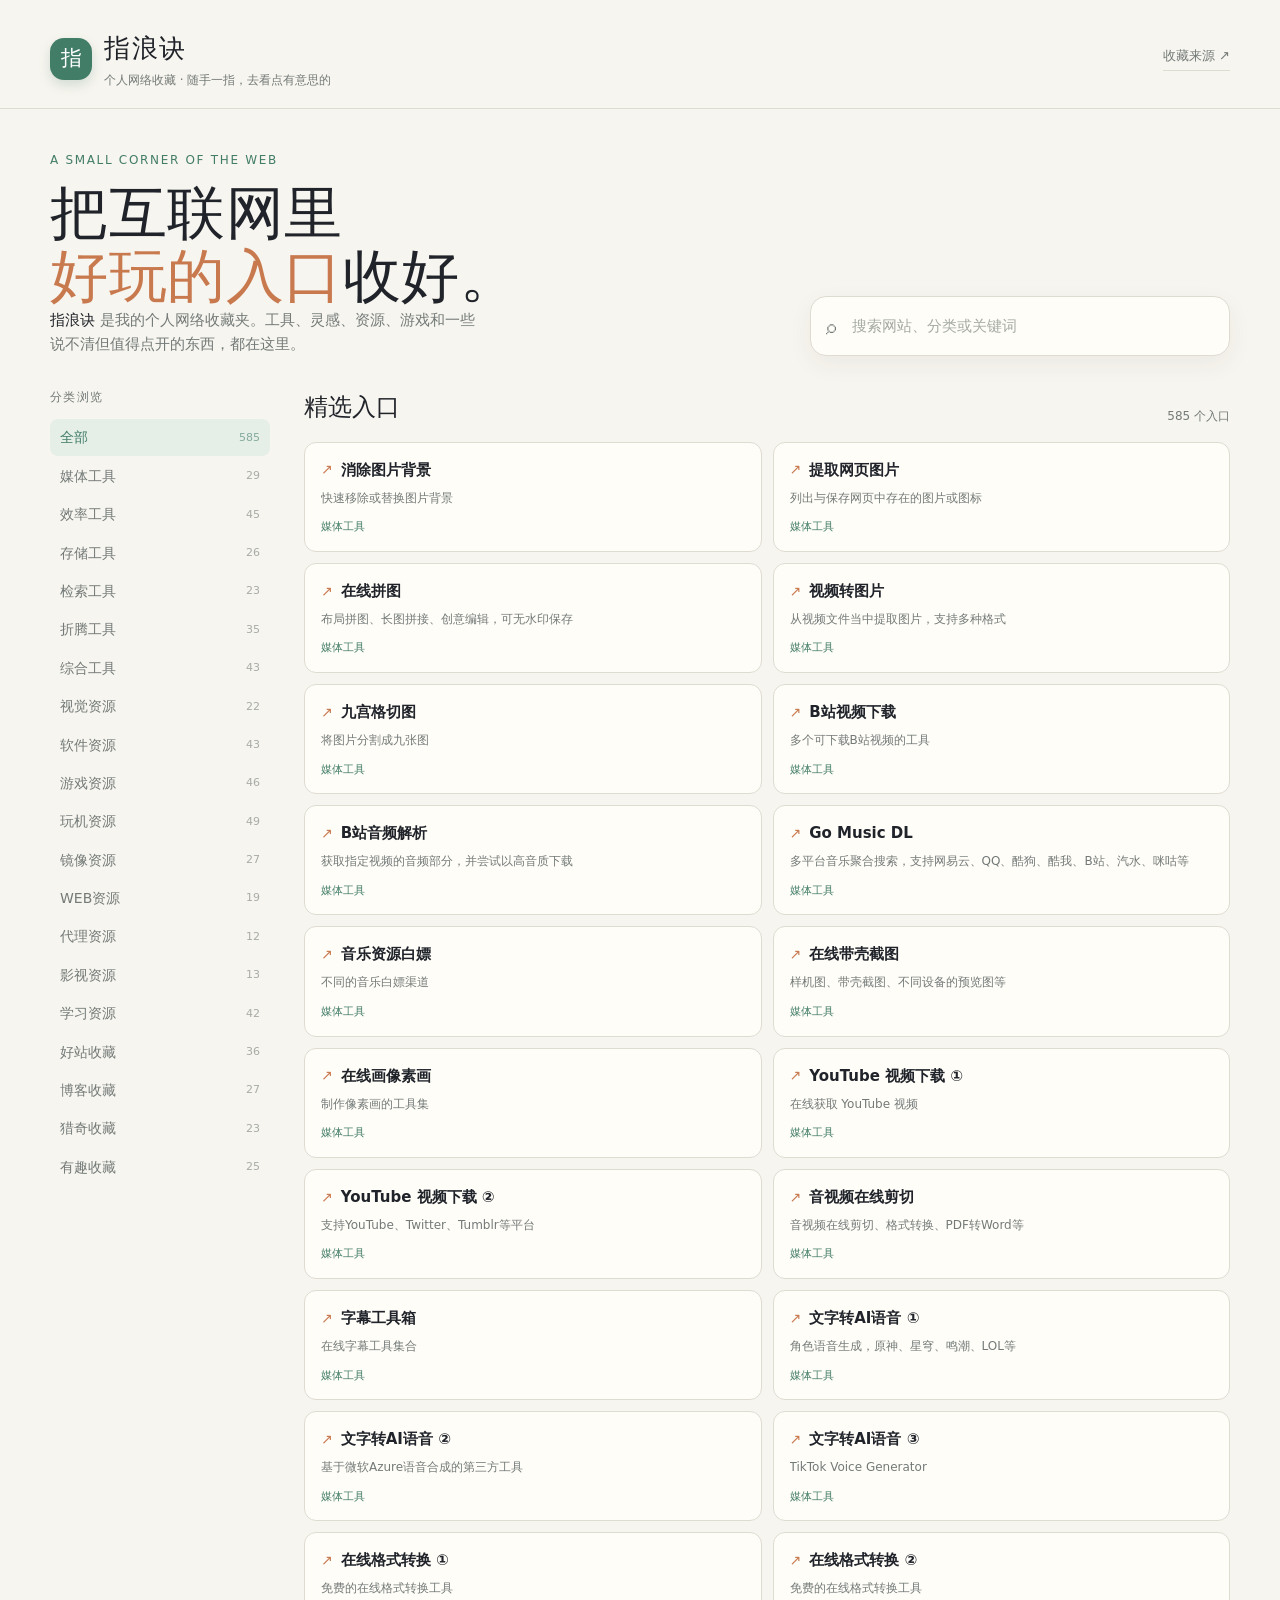
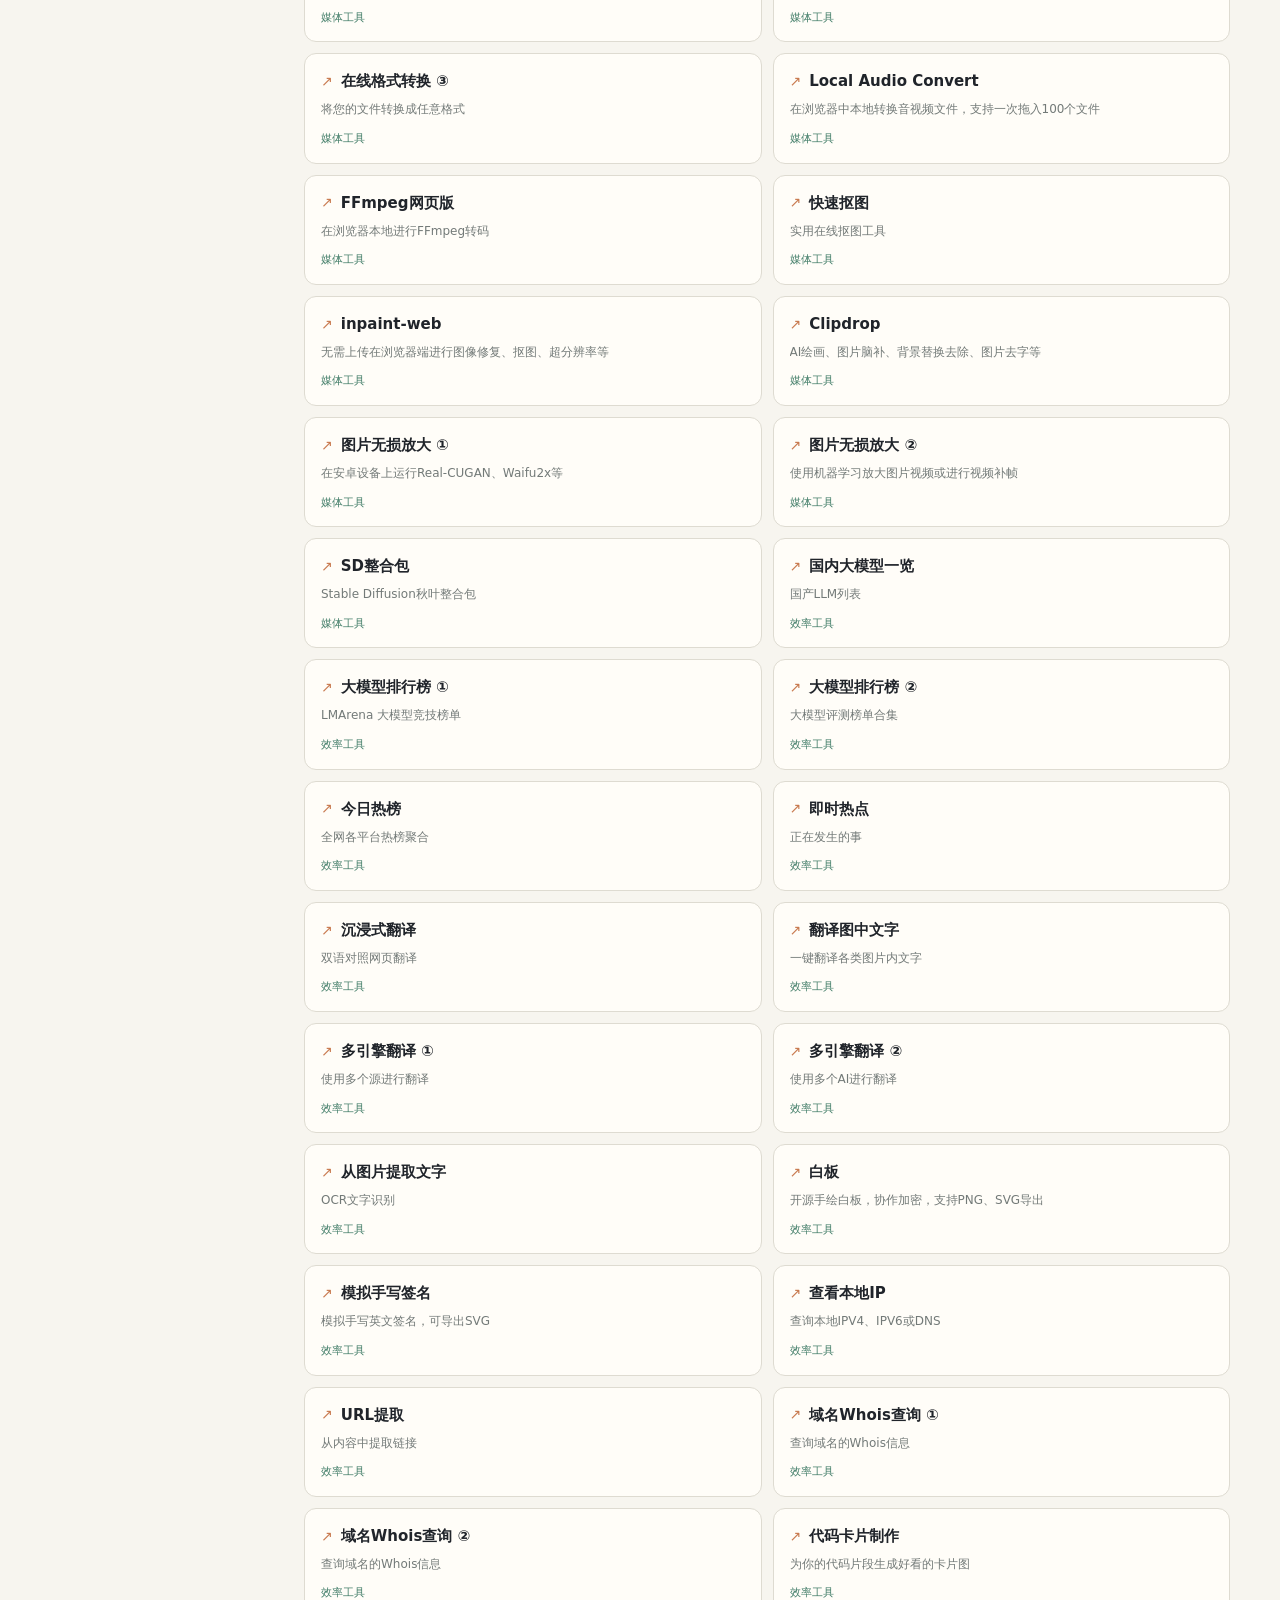
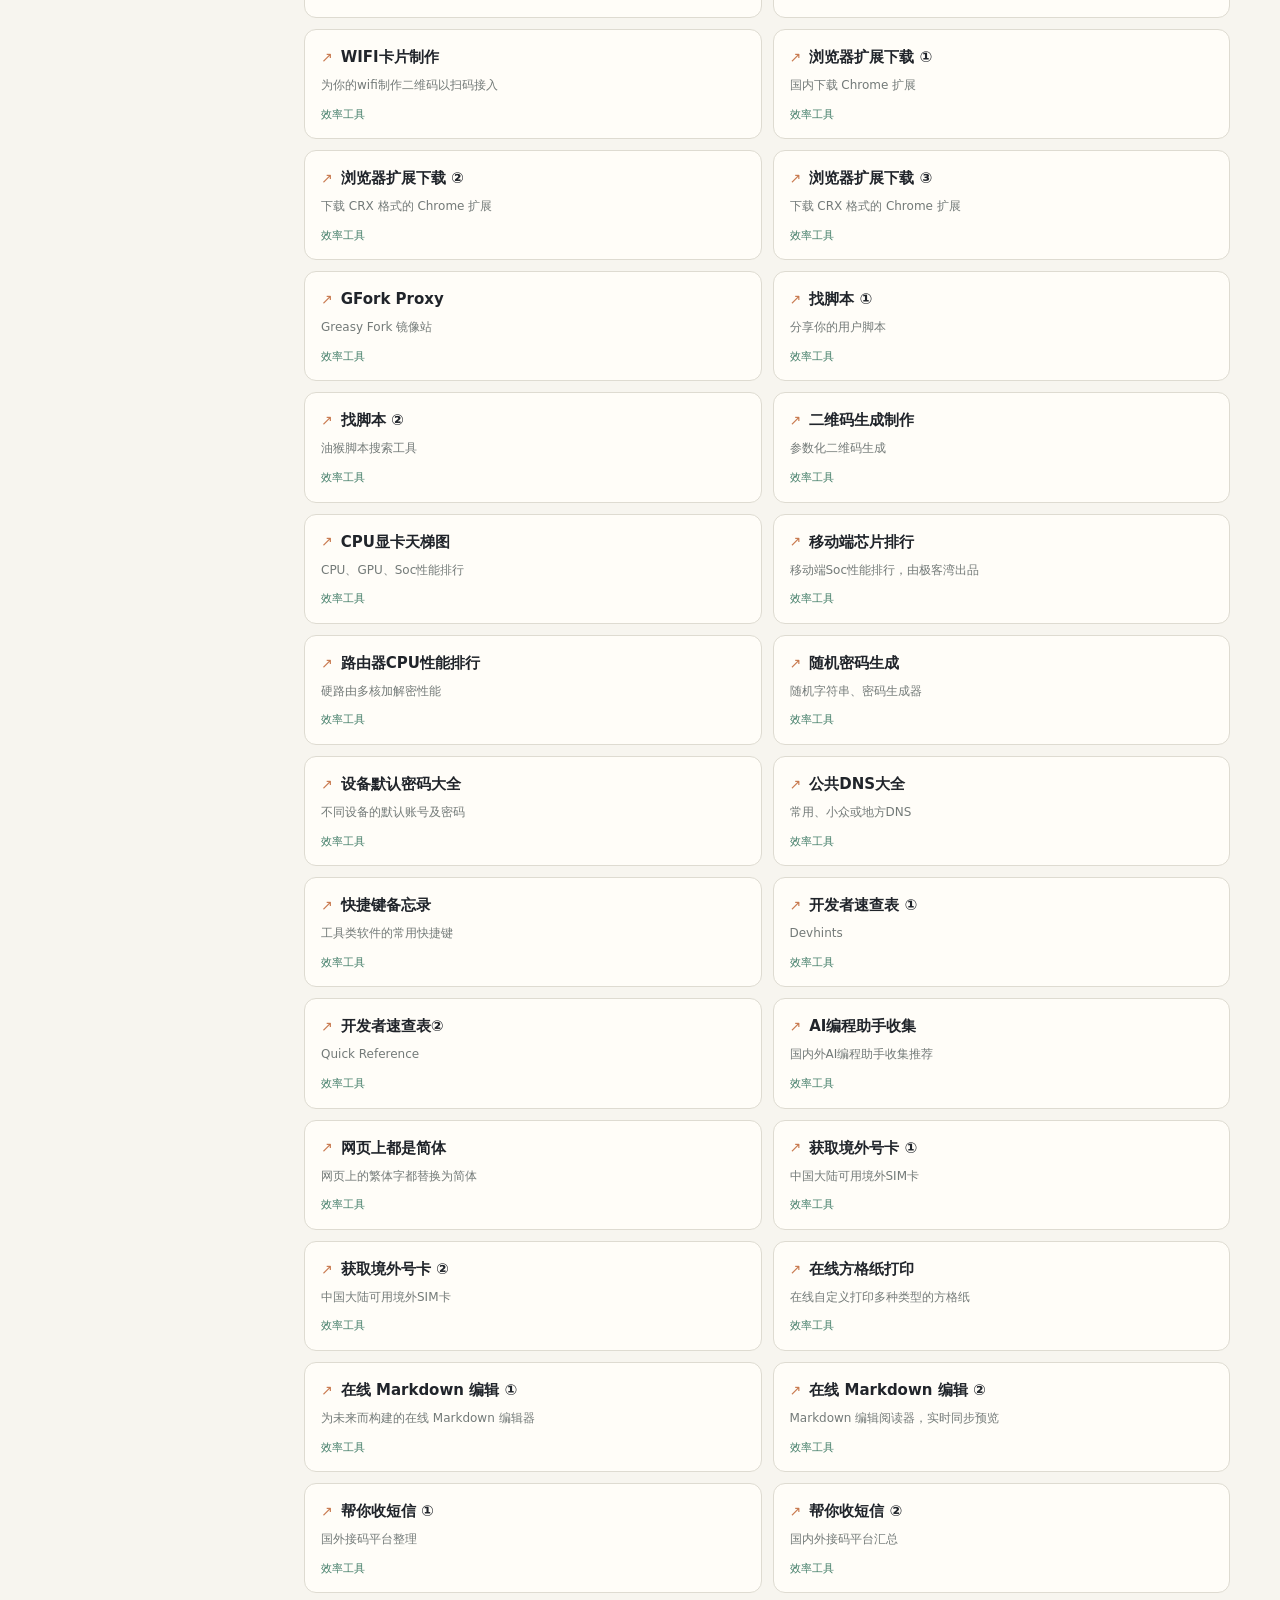
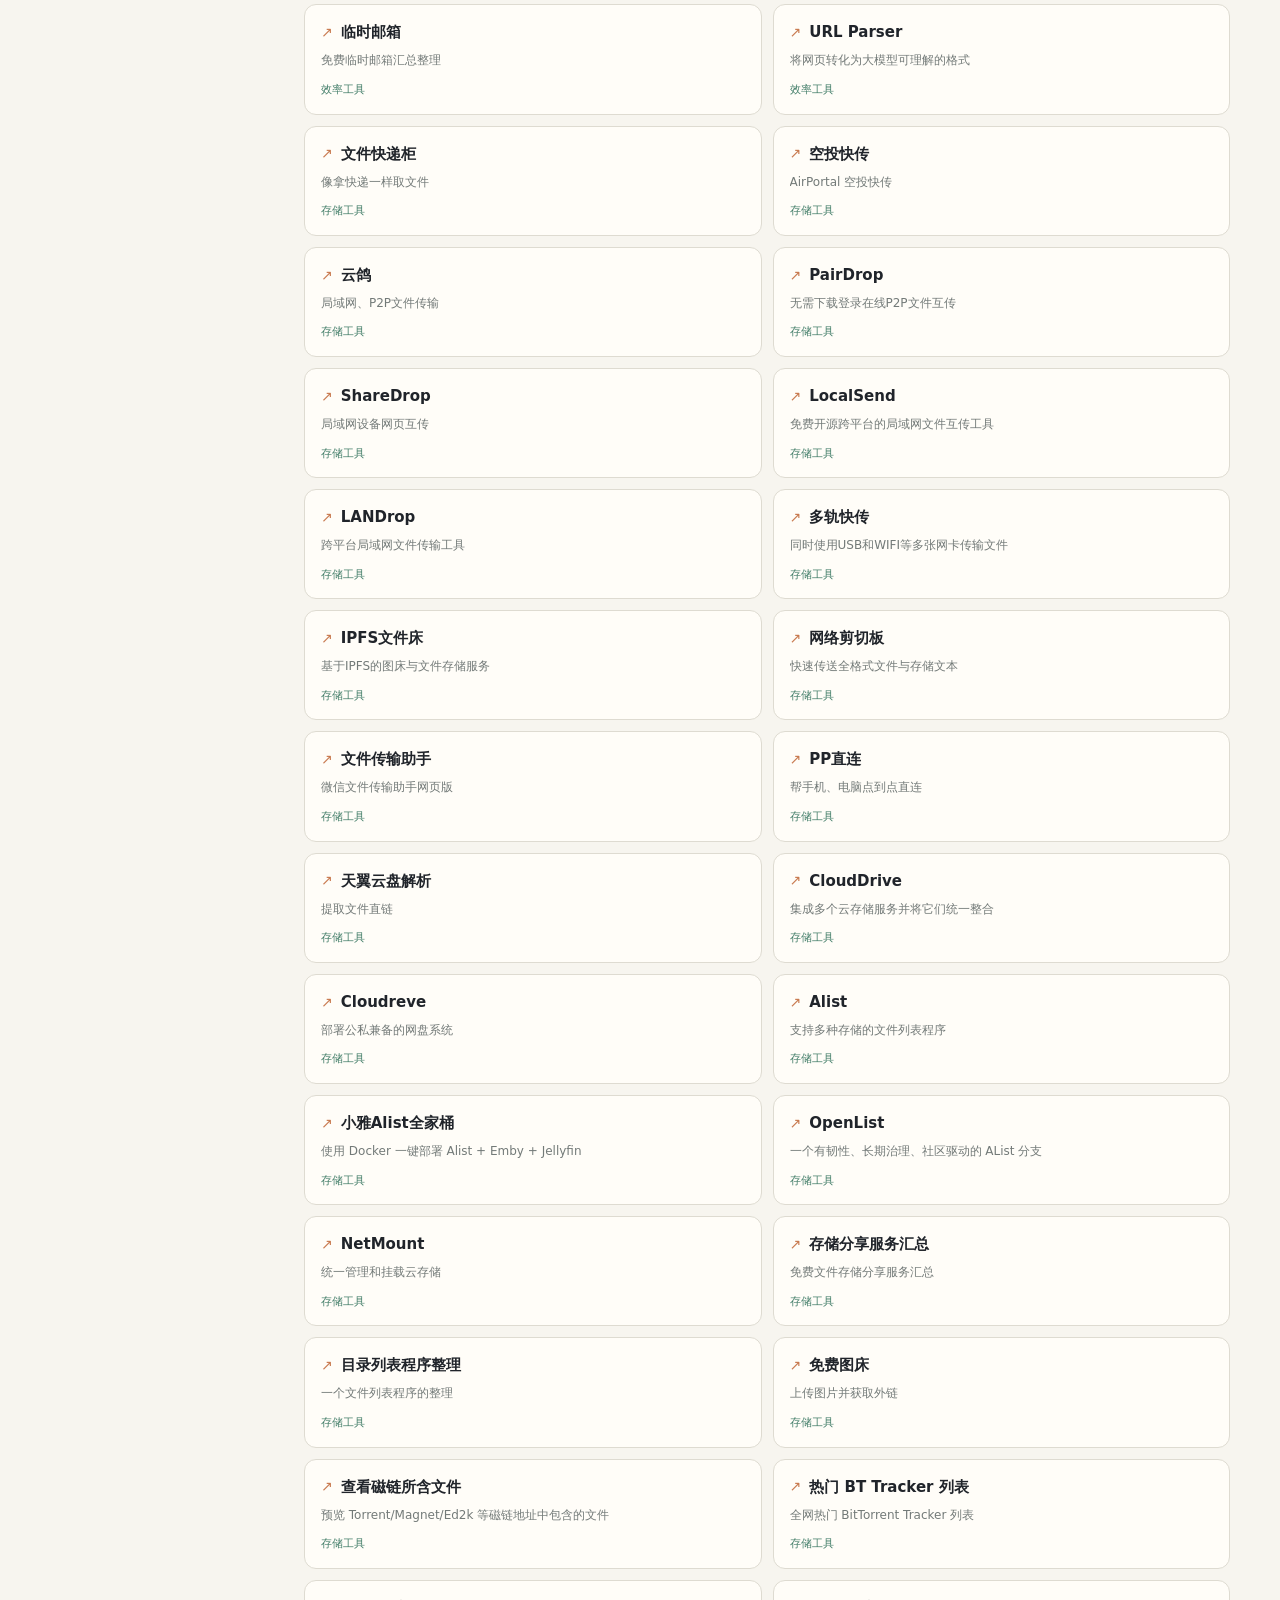
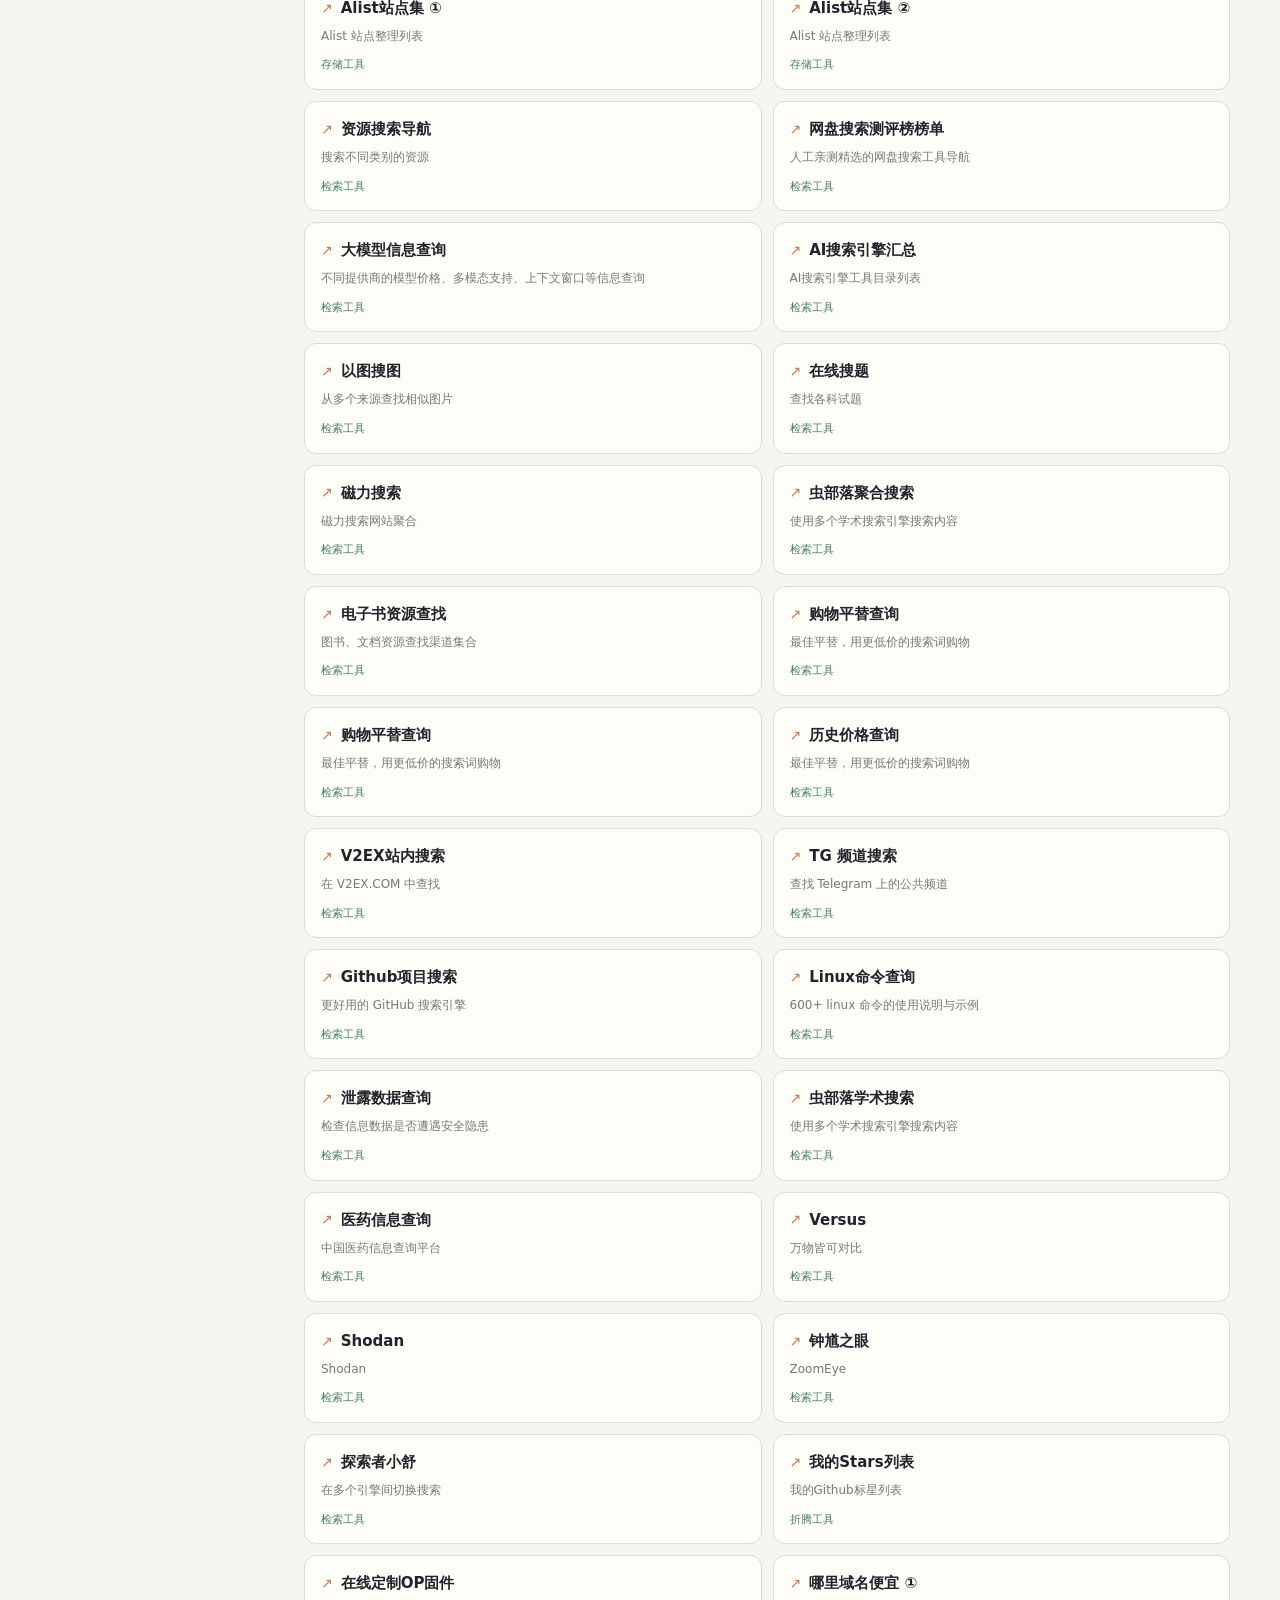
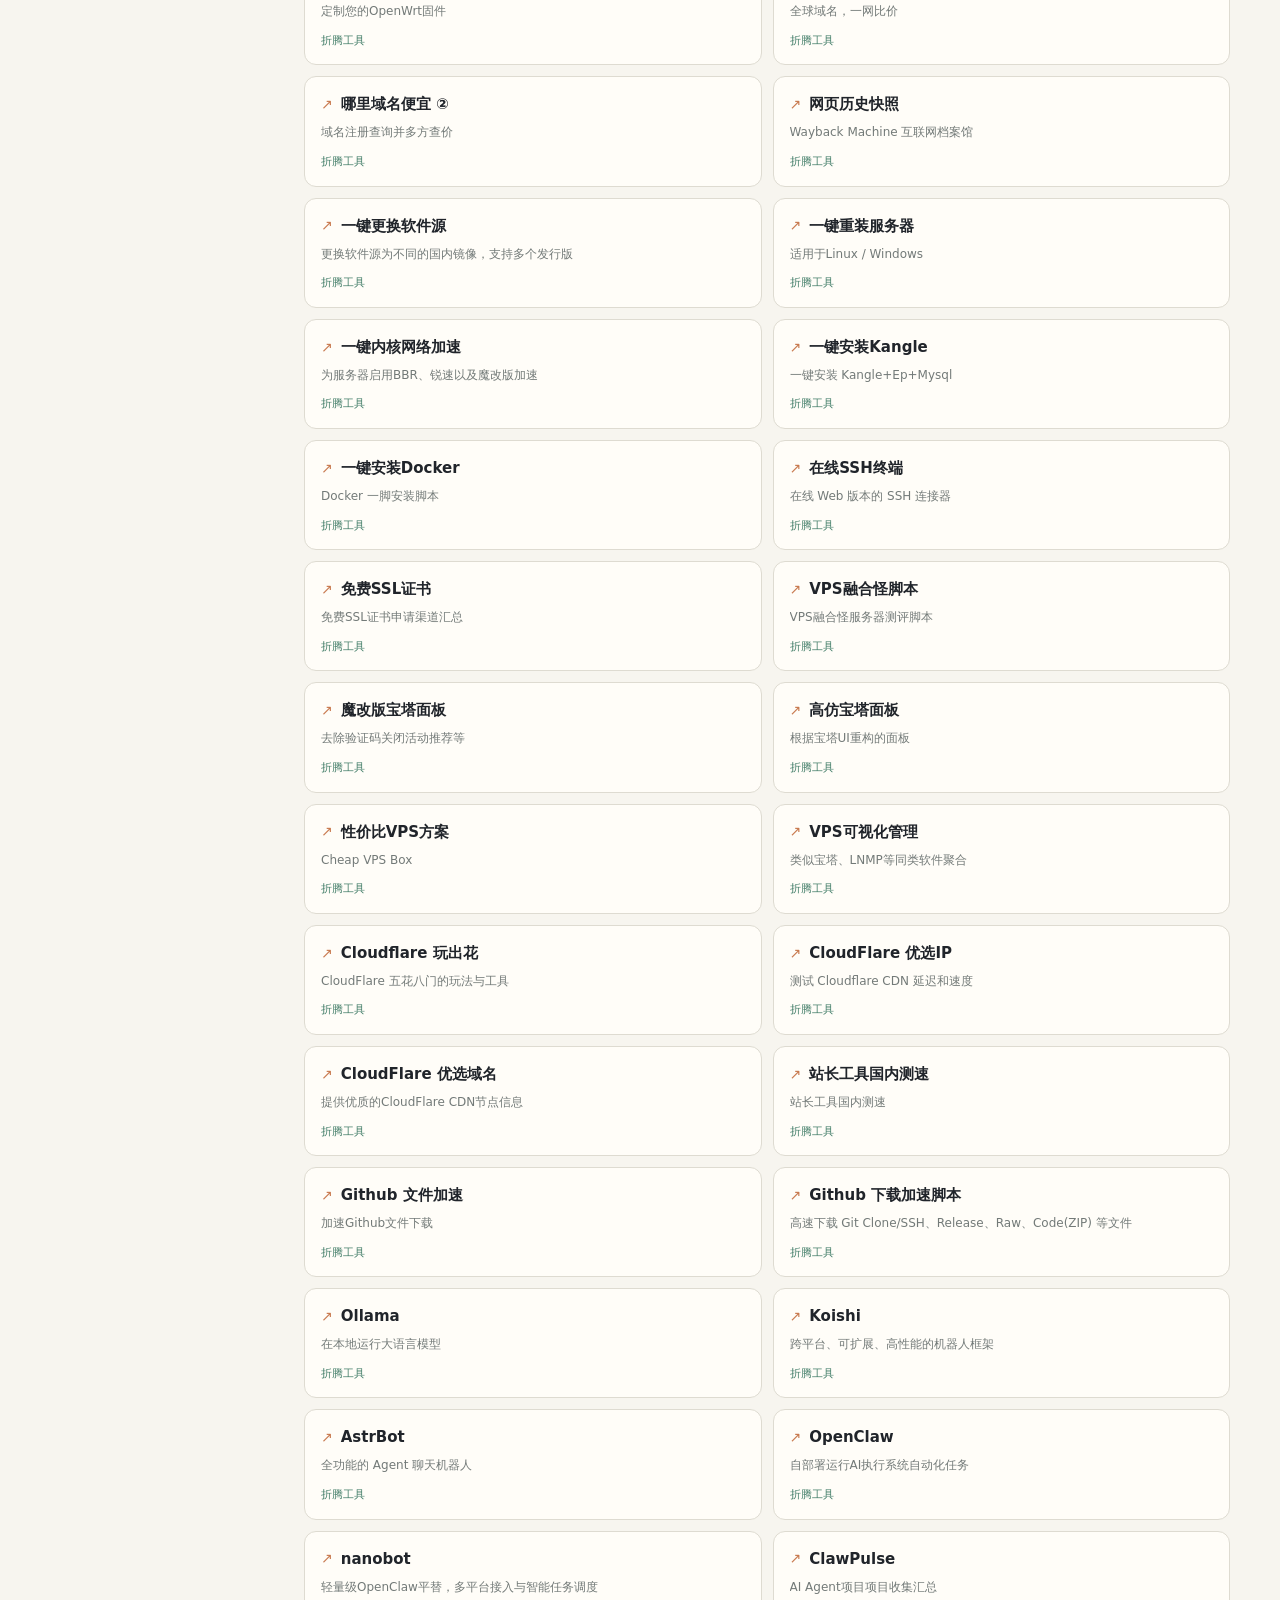
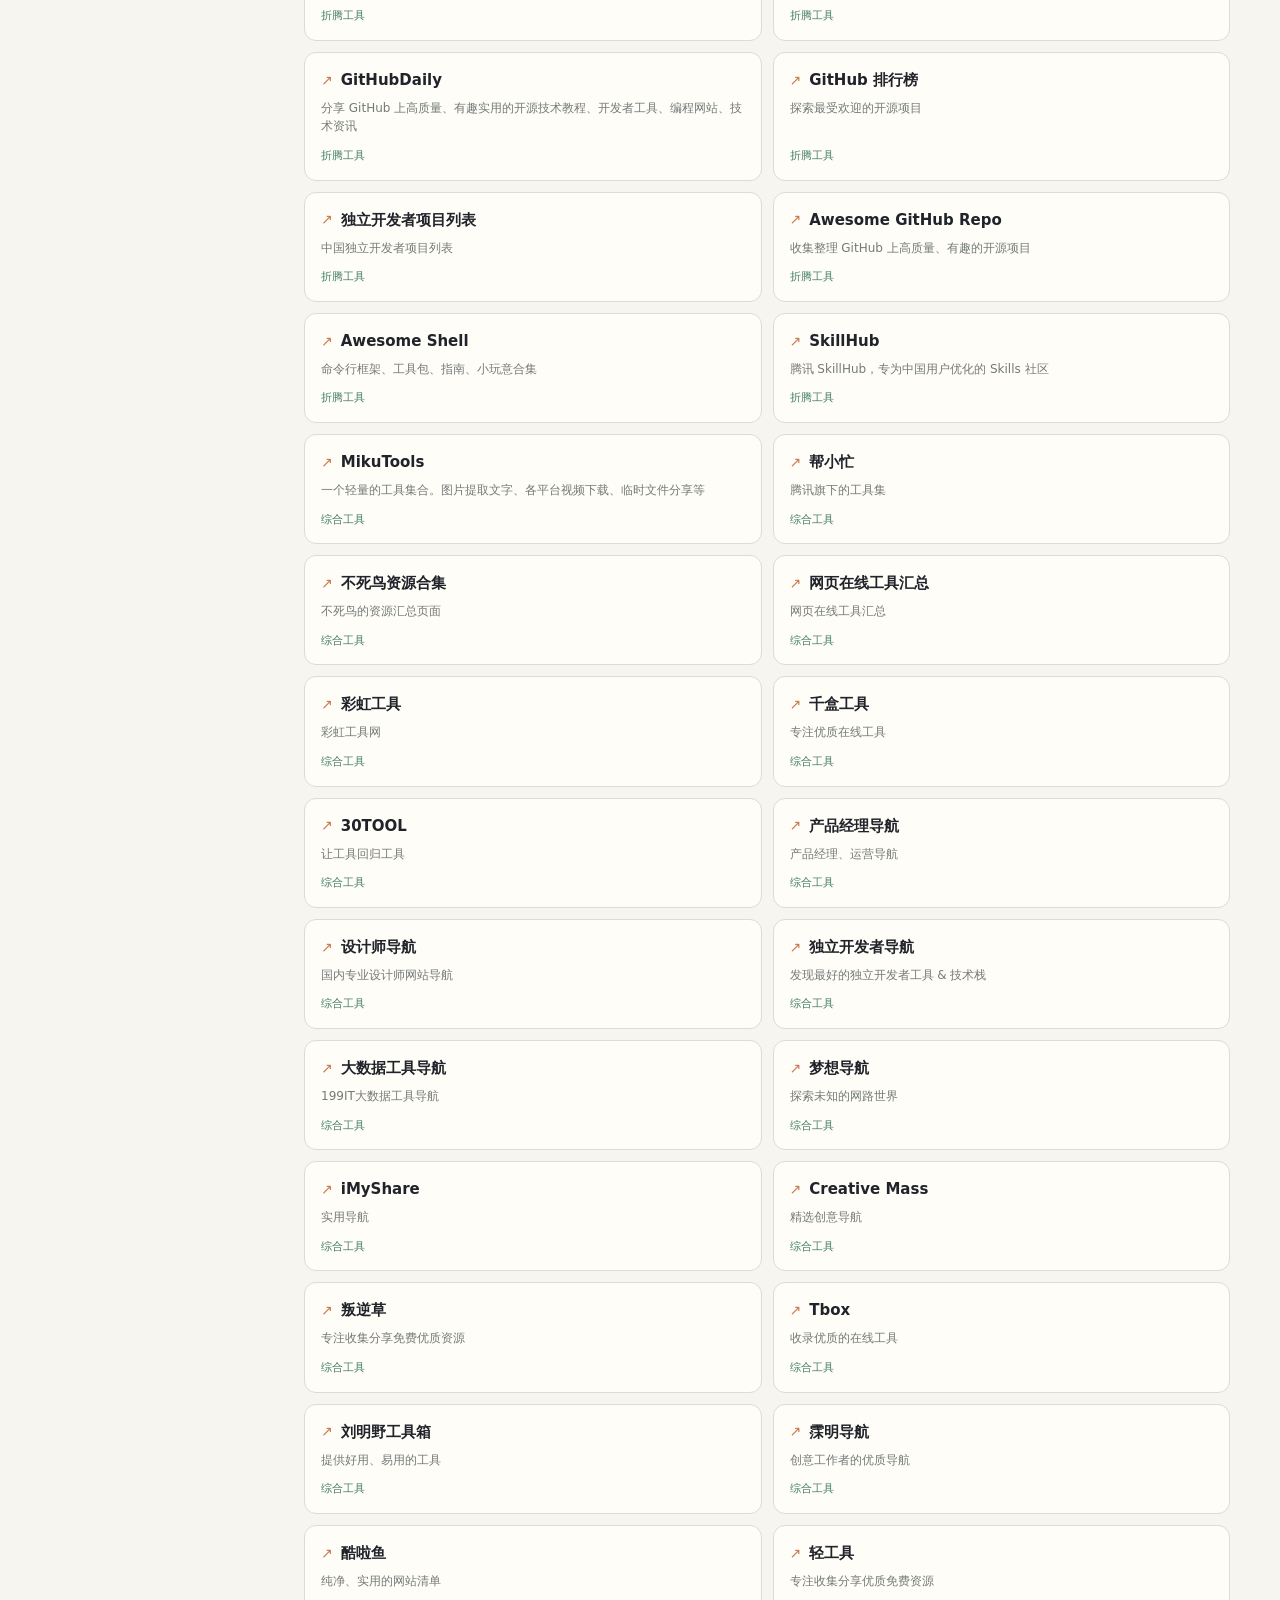
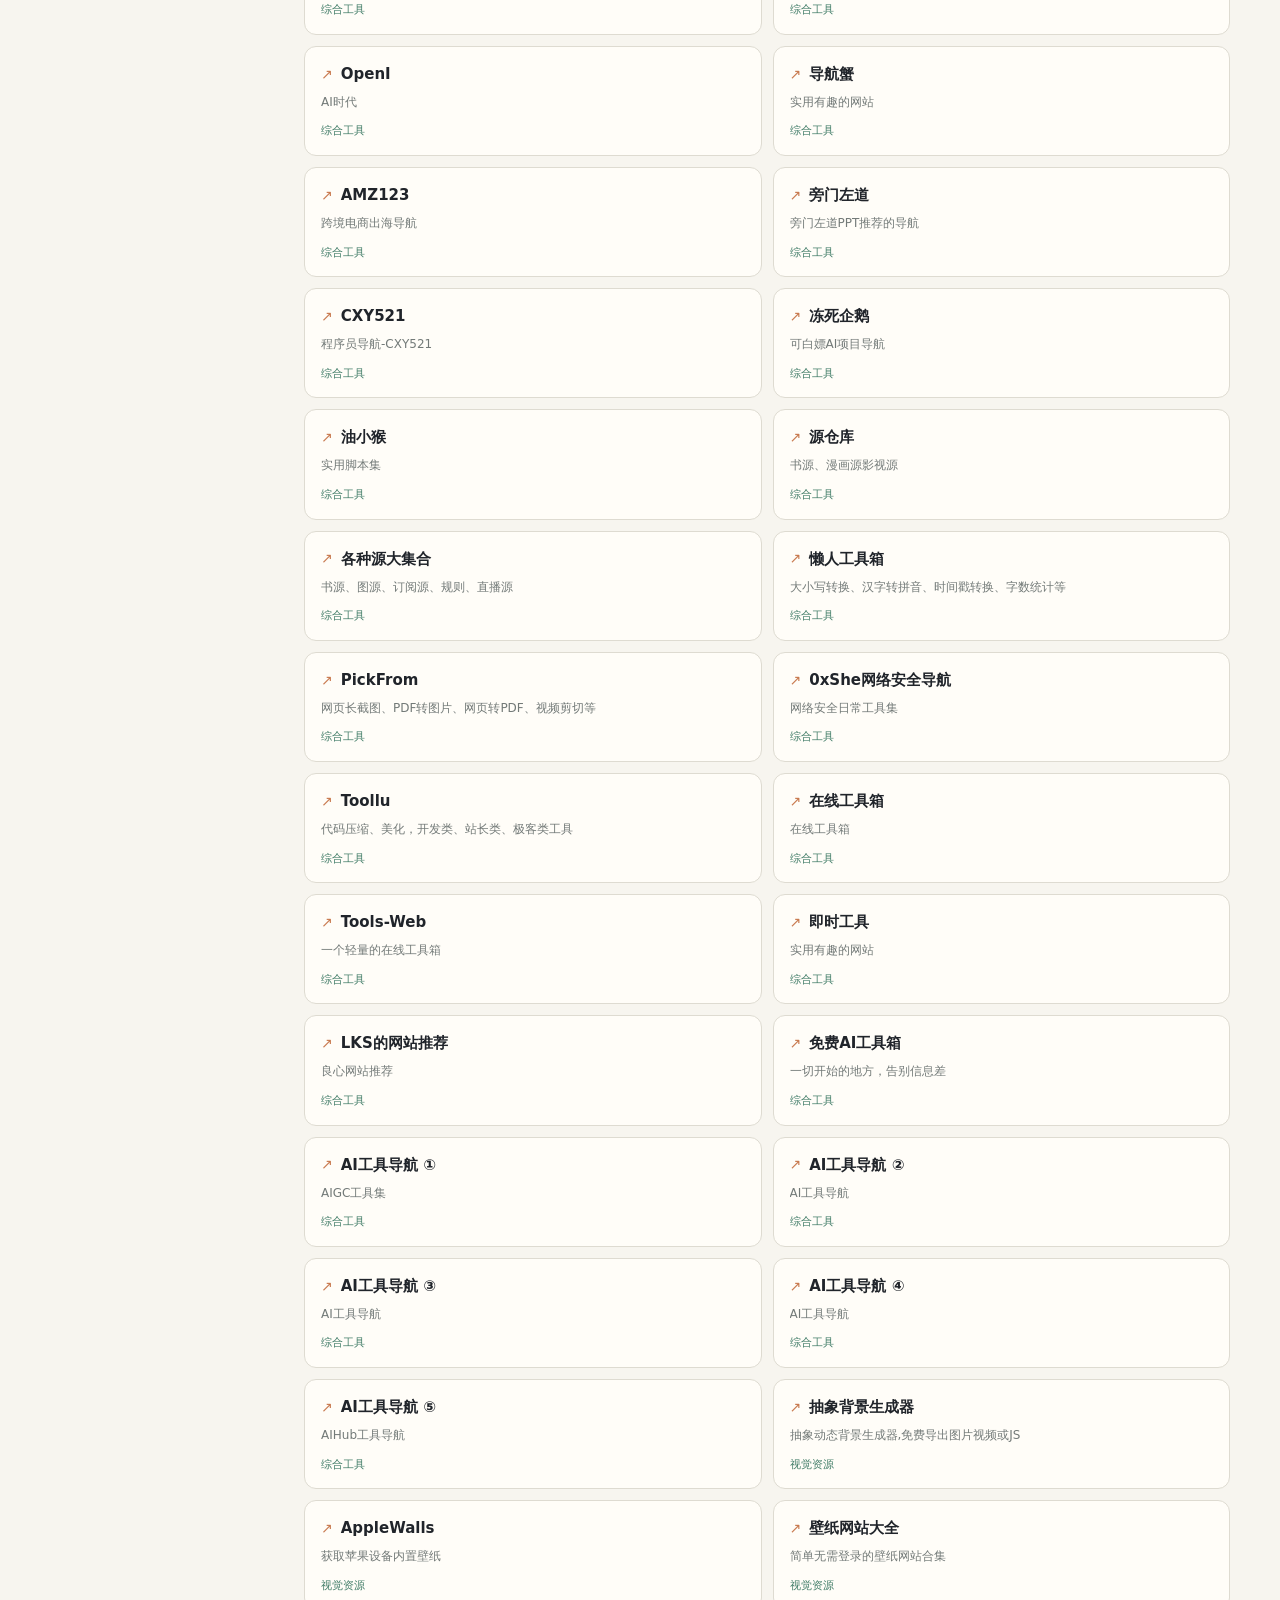
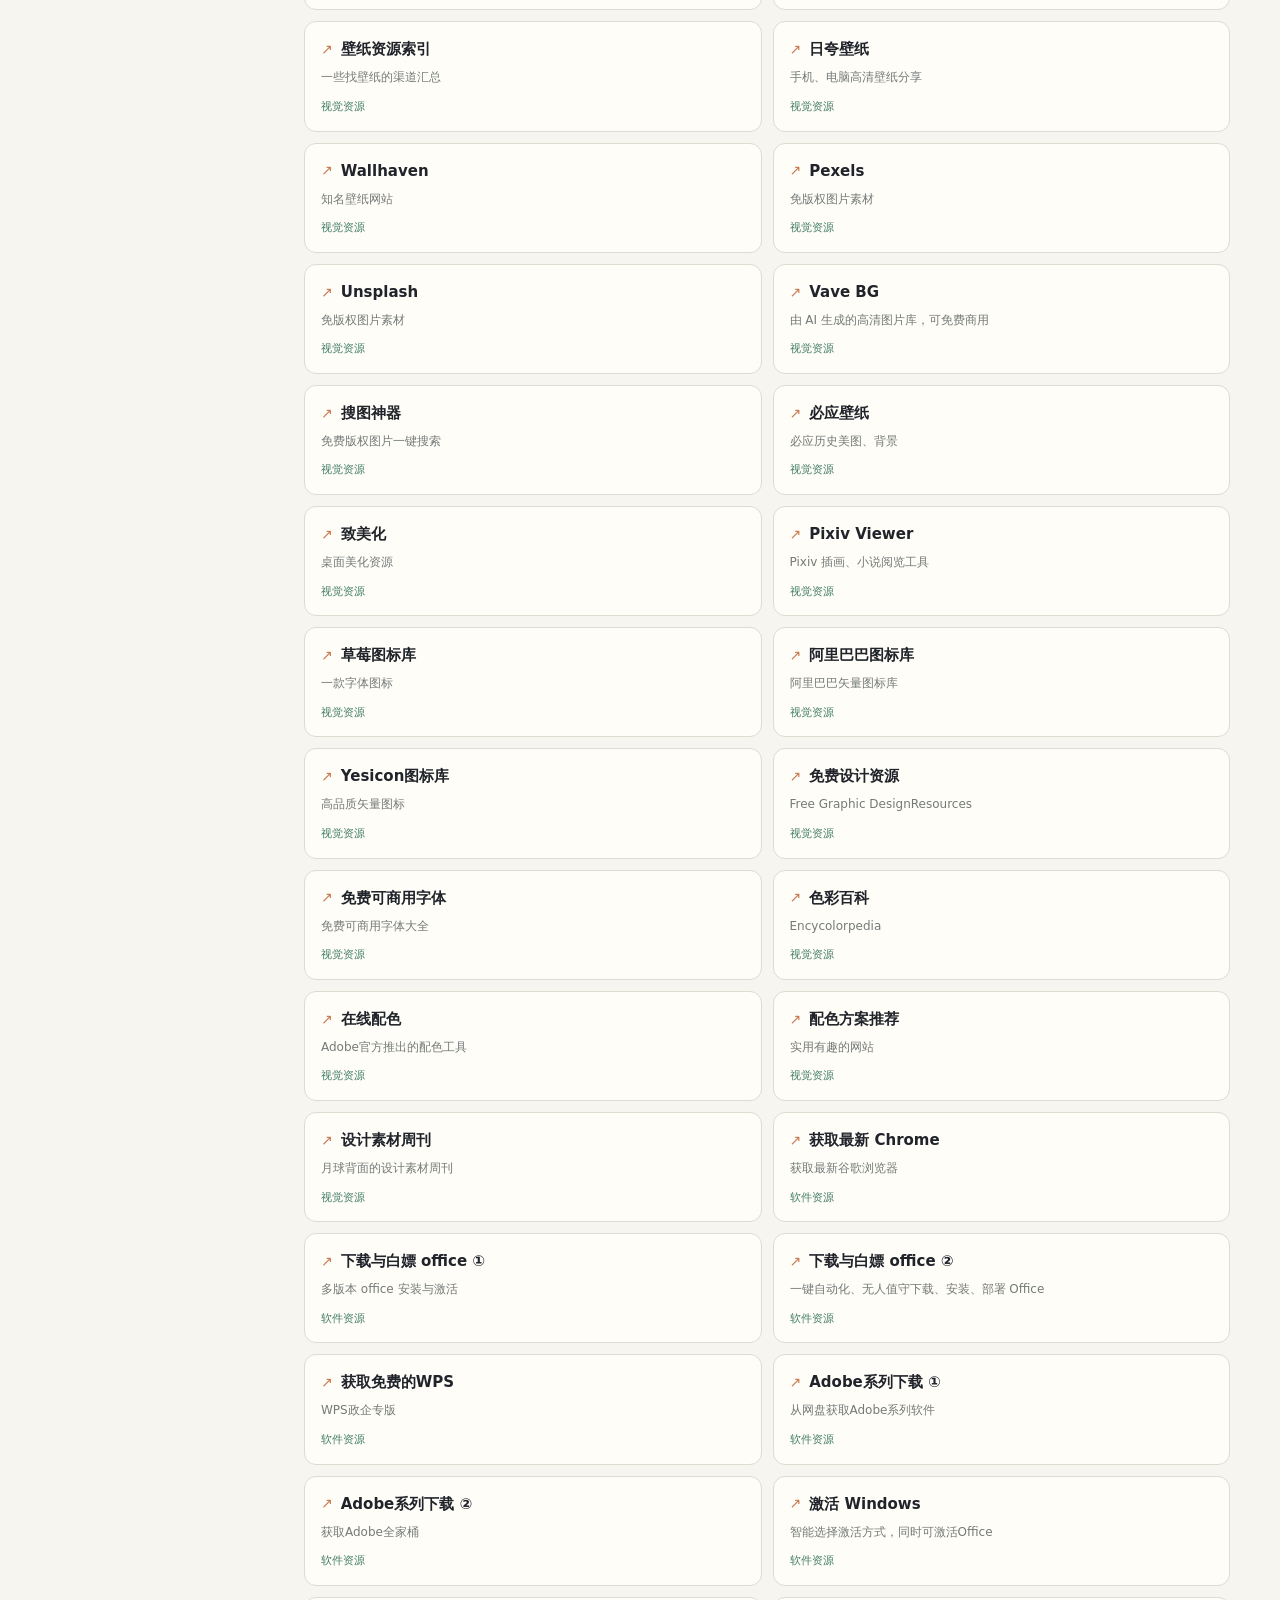
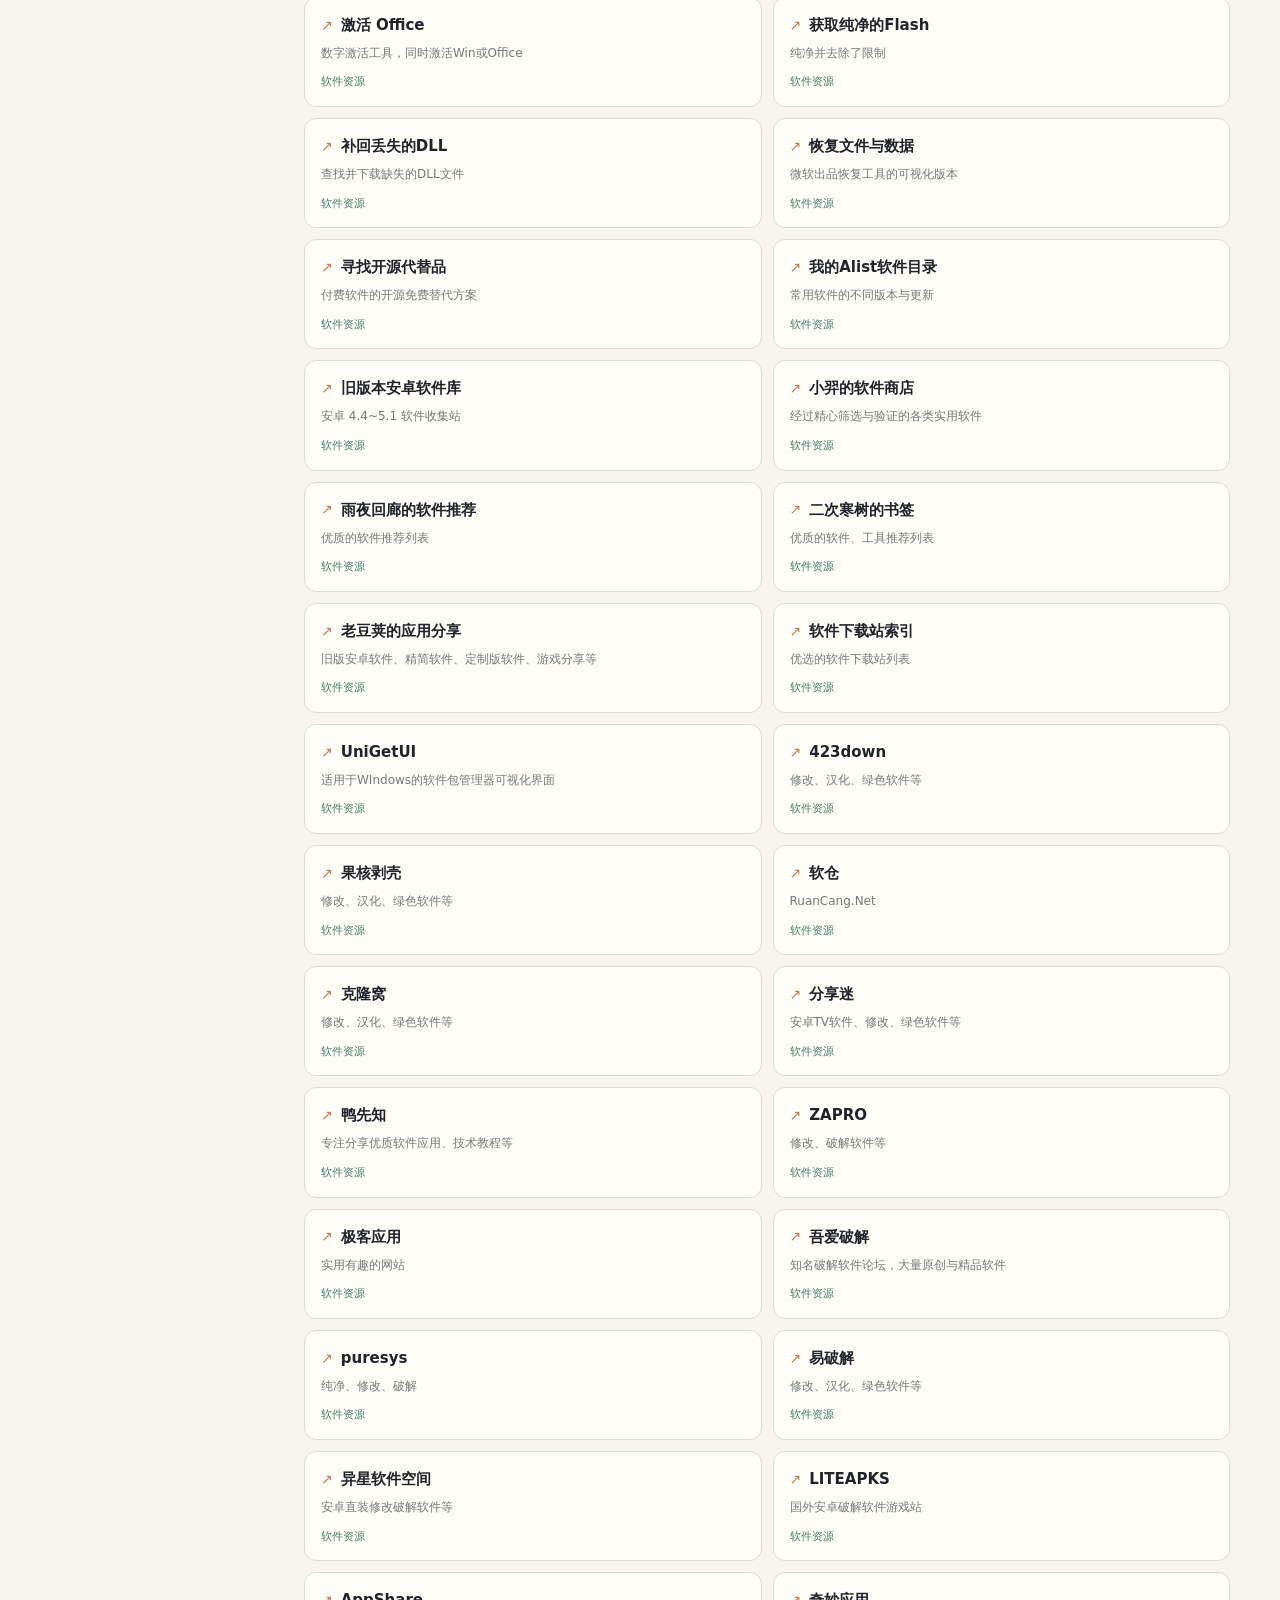
==== index.html @ 89e2f851 "feat: 重做指浪诀个人导航站" ====
﻿<!doctype html>
<html lang="zh-CN">
<head>
<meta charset="utf-8">
<meta name="viewport" content="width=device-width,initial-scale=1,viewport-fit=cover">
<meta name="theme-color" content="#f7f5ef">
<meta name="description" content="指浪诀：把常用、好玩、有趣的互联网入口收在一起。">
<title>指浪诀 · 个人网络收藏</title>
<style>
:root{--paper:#f7f5ef;--ink:#20242a;--muted:#737a78;--line:#dedbd1;--card:#fffdf8;--green:#427d68;--green-soft:#e5efe8;--orange:#c8794e;--shadow:0 8px 24px rgba(46,48,38,.06)}
*{box-sizing:border-box;margin:0;padding:0}
html{scroll-behavior:smooth}
body{background:var(--paper);color:var(--ink);font-family:ui-rounded,"PingFang SC","Microsoft YaHei",system-ui,sans-serif;line-height:1.6;-webkit-font-smoothing:antialiased}
a{color:inherit;text-decoration:none}
.shell{width:min(1180px,calc(100% - 32px));margin:0 auto}
.site-header{padding:28px 0 18px;border-bottom:1px solid var(--line)}
.header-row{display:flex;align-items:center;justify-content:space-between;gap:16px}
.brand{display:flex;align-items:center;gap:12px}.mark{width:42px;height:42px;border-radius:14px;background:var(--green);color:#fff;display:grid;place-items:center;font-size:21px;box-shadow:0 5px 12px rgba(66,125,104,.2)}
.brand h1{font-family:Georgia,"Times New Roman",serif;font-size:26px;letter-spacing:.06em;font-weight:500}.brand p{font-size:12px;color:var(--muted);margin-top:1px}
.header-link{font-size:13px;color:var(--muted);border-bottom:1px solid var(--line);padding-bottom:3px}.header-link:hover{color:var(--green);border-color:var(--green)}
.hero{padding:42px 0 32px;display:grid;grid-template-columns:1fr minmax(280px,420px);gap:48px;align-items:end}.eyebrow{color:var(--green);font-size:12px;letter-spacing:.14em;text-transform:uppercase;margin-bottom:13px}.hero h2{font-family:Georgia,"Times New Roman",serif;font-size:clamp(34px,5vw,58px);line-height:1.08;font-weight:500;letter-spacing:.01em;max-width:600px}.hero h2 em{color:var(--orange);font-style:normal}.hero-copy{color:var(--muted);font-size:15px;max-width:430px}.hero-copy strong{color:var(--ink);font-weight:500}
.search-wrap{background:var(--card);border:1px solid var(--line);border-radius:16px;padding:7px;box-shadow:var(--shadow);display:flex;align-items:center;gap:8px}.search-icon{font-size:20px;padding:0 8px;color:var(--muted)}#search{border:0;outline:0;background:transparent;width:100%;font:inherit;color:var(--ink);font-size:15px;padding:10px 0}#search::placeholder{color:#a5aaa4}.clear{border:0;background:var(--green-soft);color:var(--green);border-radius:10px;padding:8px 10px;cursor:pointer;font-size:12px;display:none}.clear.visible{display:block}
.main-grid{display:grid;grid-template-columns:220px 1fr;gap:34px;align-items:start;padding-bottom:70px}.sidebar{position:sticky;top:18px}.sidebar-title{font-size:12px;color:var(--muted);letter-spacing:.12em;margin-bottom:12px}.category-list{display:flex;flex-direction:column;gap:2px}.category-button{border:0;background:transparent;color:var(--muted);font:inherit;font-size:14px;text-align:left;border-radius:8px;padding:7px 10px;cursor:pointer;display:flex;justify-content:space-between;align-items:center}.category-button:hover,.category-button.active{background:var(--green-soft);color:var(--green)}.category-button span:last-child{font-size:11px;opacity:.6}
.content-head{display:flex;align-items:end;justify-content:space-between;gap:12px;margin-bottom:15px}.content-head h3{font-family:Georgia,"Times New Roman",serif;font-size:24px;font-weight:500}.result-count{font-size:12px;color:var(--muted)}.cards{display:grid;grid-template-columns:repeat(2,minmax(0,1fr));gap:11px}.site-card{background:var(--card);border:1px solid var(--line);border-radius:12px;padding:15px 16px;min-height:108px;display:flex;flex-direction:column;justify-content:space-between;transition:transform .18s,box-shadow .18s,border-color .18s}.site-card:hover{transform:translateY(-2px);border-color:#b9d4c5;box-shadow:var(--shadow)}.site-name{font-size:15px;font-weight:600;display:flex;gap:8px;align-items:center}.site-name::before{content:"↗";color:var(--orange);font-size:14px;font-weight:400}.site-desc{color:var(--muted);font-size:12px;line-height:1.55;margin-top:7px;display:-webkit-box;-webkit-line-clamp:2;-webkit-box-orient:vertical;overflow:hidden}.site-category{font-size:11px;color:var(--green);margin-top:11px}.empty{background:var(--card);border:1px dashed var(--line);border-radius:12px;padding:34px 20px;text-align:center;color:var(--muted);display:none}.empty.show{display:block}.empty strong{display:block;color:var(--ink);font-family:Georgia,serif;font-size:20px;font-weight:500;margin-bottom:5px}
.site-footer{border-top:1px solid var(--line);padding:20px 0 30px;color:var(--muted);font-size:12px;display:flex;justify-content:space-between;gap:12px}.site-footer a:hover{color:var(--green)}
@media(max-width:780px){.hero{grid-template-columns:1fr;gap:22px;padding-top:30px}.main-grid{grid-template-columns:1fr;gap:22px}.sidebar{position:static}.category-list{flex-direction:row;overflow:auto;padding-bottom:4px;scrollbar-width:none}.category-list::-webkit-scrollbar{display:none}.category-button{white-space:nowrap;background:var(--card);border:1px solid var(--line);padding:7px 11px}.category-button.active{border-color:#b9d4c5}.cards{grid-template-columns:repeat(2,minmax(0,1fr))}}
@media(max-width:500px){.shell{width:min(100% - 24px,1180px)}.site-header{padding-top:19px}.brand h1{font-size:23px}.mark{width:38px;height:38px;border-radius:12px}.header-link{font-size:12px}.hero h2{font-size:38px}.hero-copy{font-size:14px}.cards{grid-template-columns:1fr;gap:9px}.site-card{min-height:96px;padding:14px}.site-footer{display:block}.site-footer span{display:block;margin-bottom:4px}}
</style>
</head>
<body>
<header class="site-header"><div class="shell header-row"><a class="brand" href="."><span class="mark">指</span><span><h1>指浪诀</h1><p>个人网络收藏 · 随手一指，去看点有意思的</p></span></a><a class="header-link" href="https://link.pixcat.cn" target="_blank" rel="noreferrer">收藏来源 ↗</a></div></header>
<main class="shell">
<section class="hero"><div><p class="eyebrow">A small corner of the web</p><h2>把互联网里<br><em>好玩的入口</em>收好。</h2><p class="hero-copy"><strong>指浪诀</strong> 是我的个人网络收藏夹。工具、灵感、资源、游戏和一些说不清但值得点开的东西，都在这里。</p></div><div class="search-wrap"><span class="search-icon">⌕</span><input id="search" type="search" placeholder="搜索网站、分类或关键词" autocomplete="off"><button id="clear" class="clear" type="button">清除</button></div></section>
<div class="main-grid"><aside class="sidebar"><p class="sidebar-title">分类浏览</p><nav id="categories" class="category-list" aria-label="网站分类"></nav></aside><section><div class="content-head"><h3 id="heading">精选入口</h3><p id="count" class="result-count"></p></div><div id="cards" class="cards"></div><div id="empty" class="empty"><strong>没有找到这个入口</strong><span>换个关键词，或从左侧挑一个分类看看。</span></div></section></div>
</main>
<footer class="site-footer shell"><span>指浪诀 · 把常用的留在手边</span><a href="https://link.pixcat.cn" target="_blank" rel="noreferrer">部分收藏整理自 link.pixcat.cn ↗</a></footer>
<script>
const state={groups:[],category:'全部',query:''};
const els={categories:document.querySelector('#categories'),cards:document.querySelector('#cards'),heading:document.querySelector('#heading'),count:document.querySelector('#count'),empty:document.querySelector('#empty'),search:document.querySelector('#search'),clear:document.querySelector('#clear')};
const featured=['效率工具','媒体工具','检索工具','视觉资源','游戏资源','学习资源','好站收藏','博客收藏','有趣收藏'];
function totalSites(){return state.groups.reduce((n,g)=>n+g.sites.length,0)}
function renderCategories(){const all=[{category:'全部',sites:Array(totalSites())},...state.groups];els.categories.innerHTML=all.map(g=>`<button class="category-button ${state.category===g.category?'active':''}" data-category="${escapeAttr(g.category)}"><span>${escapeHtml(g.category)}</span><span>${g.sites.length}</span></button>`).join('')}
function currentSites(){let groups=state.groups.filter(g=>state.category==='全部'||g.category===state.category);let sites=groups.flatMap(g=>g.sites.map(s=>({...s,category:g.category})));const q=state.query.trim().toLowerCase();if(q)sites=sites.filter(s=>`${s.name} ${s.desc} ${s.category}`.toLowerCase().includes(q));return sites}
function render(){const sites=currentSites();els.heading.textContent=state.query?`搜索：${state.query}`:state.category==='全部'?'精选入口':state.category;els.count.textContent=`${sites.length} 个入口`;els.cards.innerHTML=sites.map(s=>`<a class="site-card" href="${escapeAttr(s.href)}" target="_blank" rel="noopener noreferrer"><span><span class="site-name">${escapeHtml(s.name)}</span><span class="site-desc">${escapeHtml(s.desc||'实用有趣的网站')}</span></span><span class="site-category">${escapeHtml(s.category)}</span></a>`).join('');els.empty.classList.toggle('show',sites.length===0);els.cards.style.display=sites.length?'grid':'none';renderCategories()}
function escapeHtml(v){return String(v).replace(/[&<>"']/g,c=>({'&':'&amp;','<':'&lt;','>':'&gt;','"':'&quot;',"'":'&#39;'}[c]))}function escapeAttr(v){return escapeHtml(v)}
els.categories.addEventListener('click',e=>{const b=e.target.closest('[data-category]');if(!b)return;state.category=b.dataset.category;state.query='';els.search.value='';els.clear.classList.remove('visible');render();window.scrollTo({top:document.querySelector('.main-grid').offsetTop-12,behavior:'smooth'})});els.search.addEventListener('input',e=>{state.query=e.target.value;state.category='全部';els.clear.classList.toggle('visible',Boolean(state.query));render()});els.clear.addEventListener('click',()=>{state.query='';els.search.value='';els.clear.classList.remove('visible');render();els.search.focus()});
fetch('./bookmarks.json').then(r=>{if(!r.ok)throw new Error('load failed');return r.json()}).then(data=>{state.groups=data;render()}).catch(()=>{els.heading.textContent='暂时无法加载收藏';els.count.textContent='请刷新页面重试';els.empty.classList.add('show');els.empty.querySelector('span').textContent='收藏数据加载失败，请稍后刷新。'});
</script>
</body>
</html>
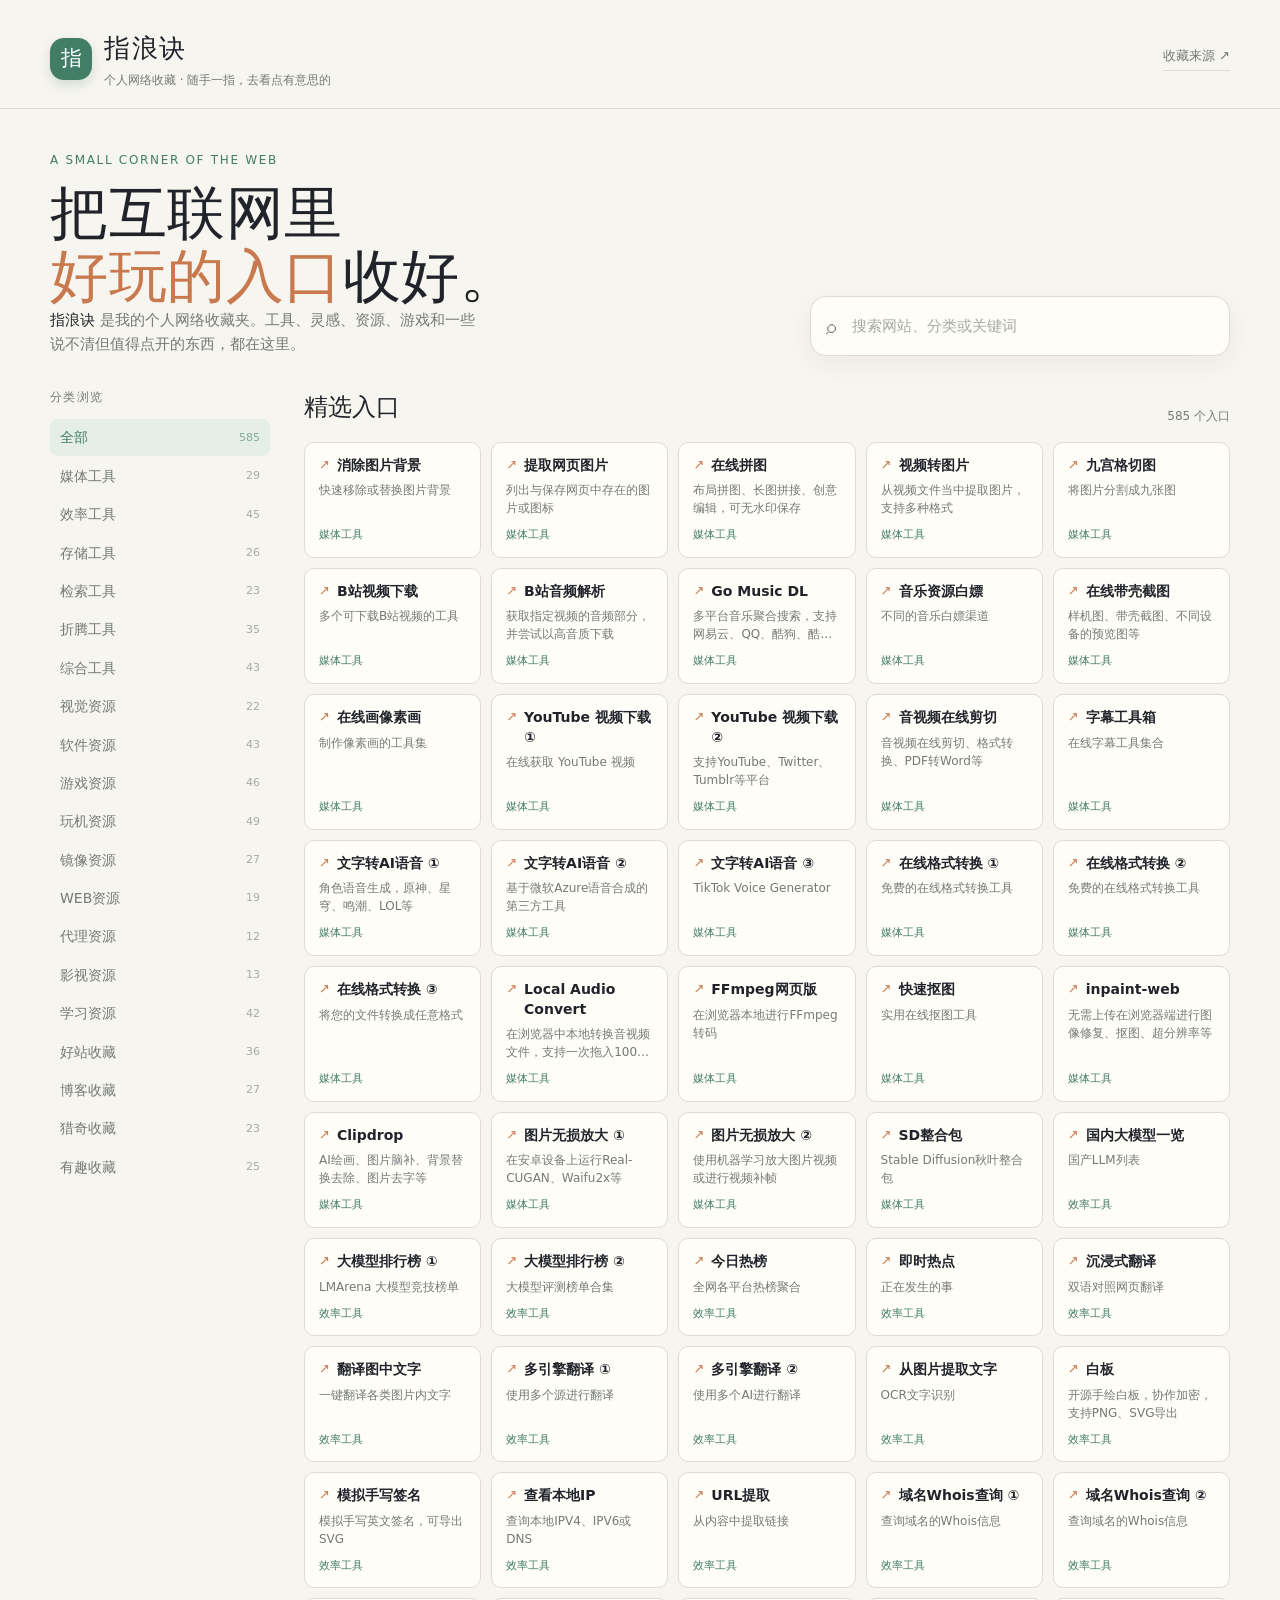
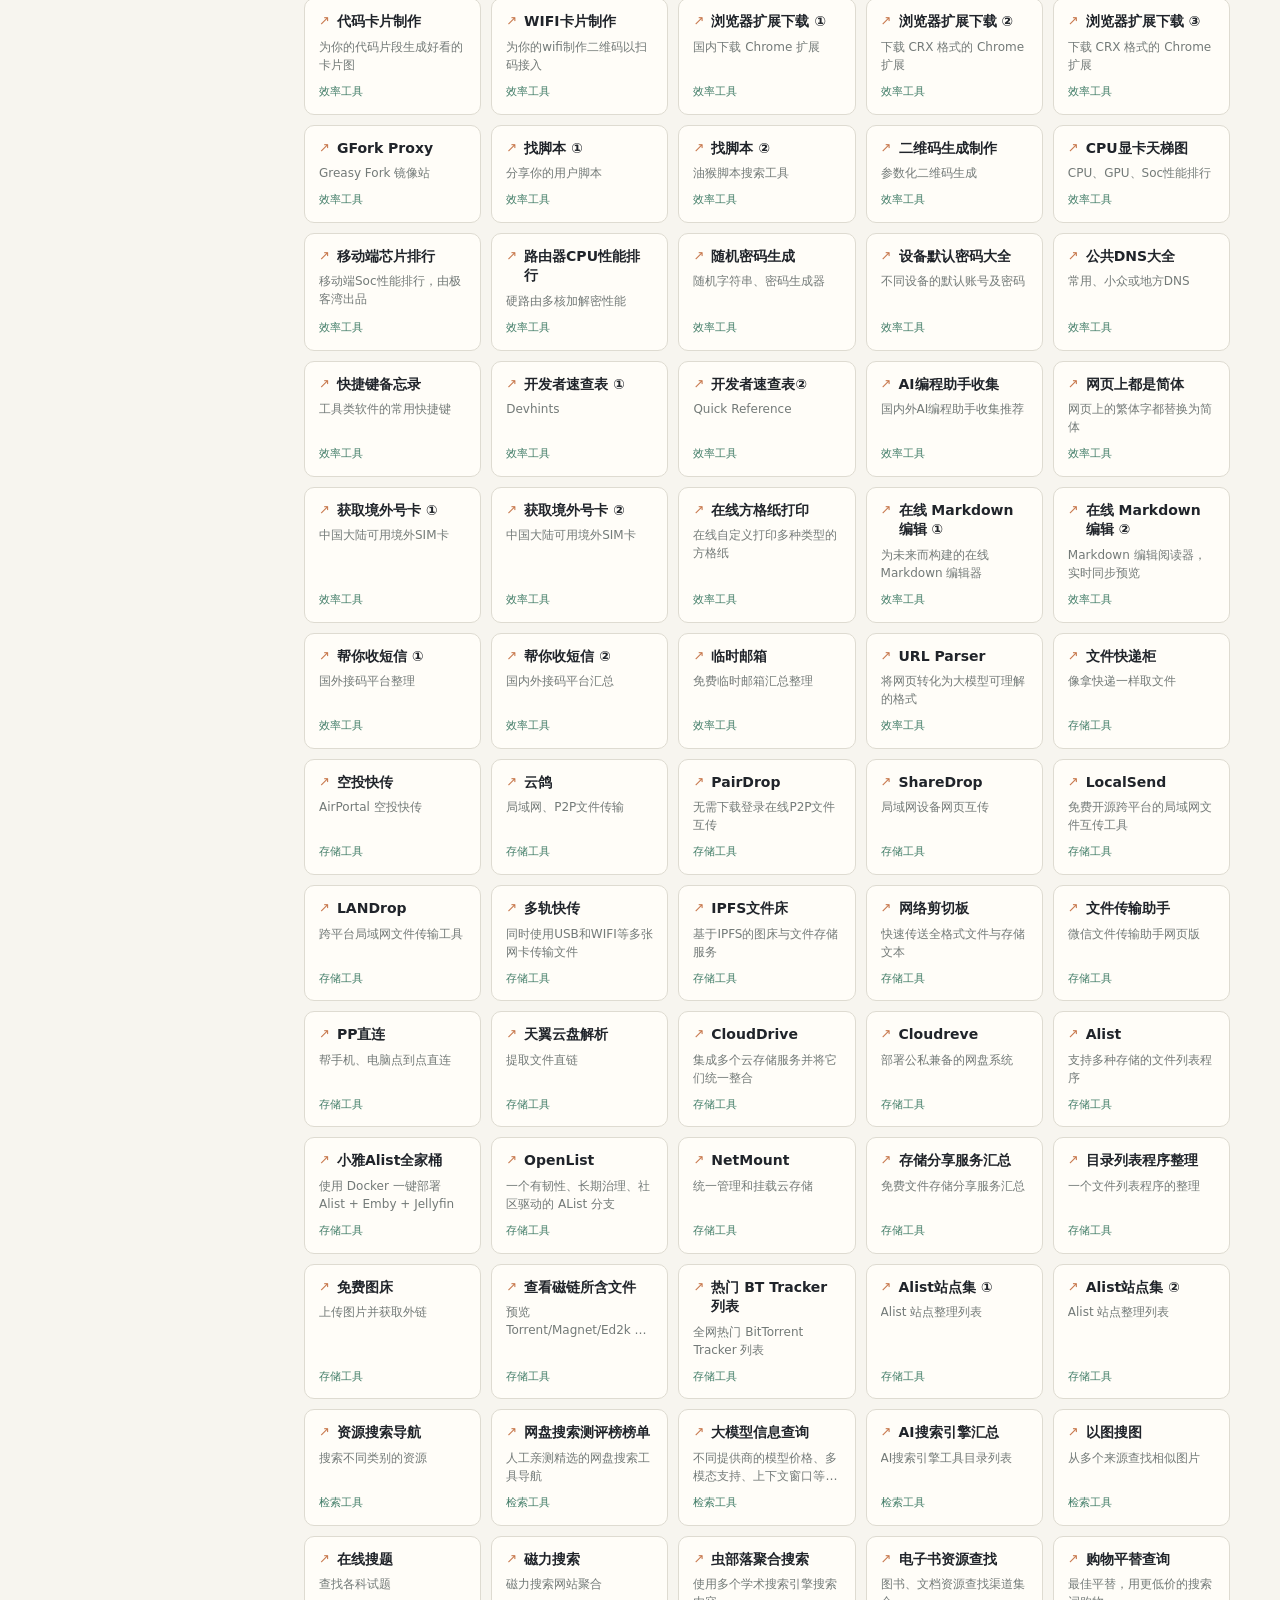
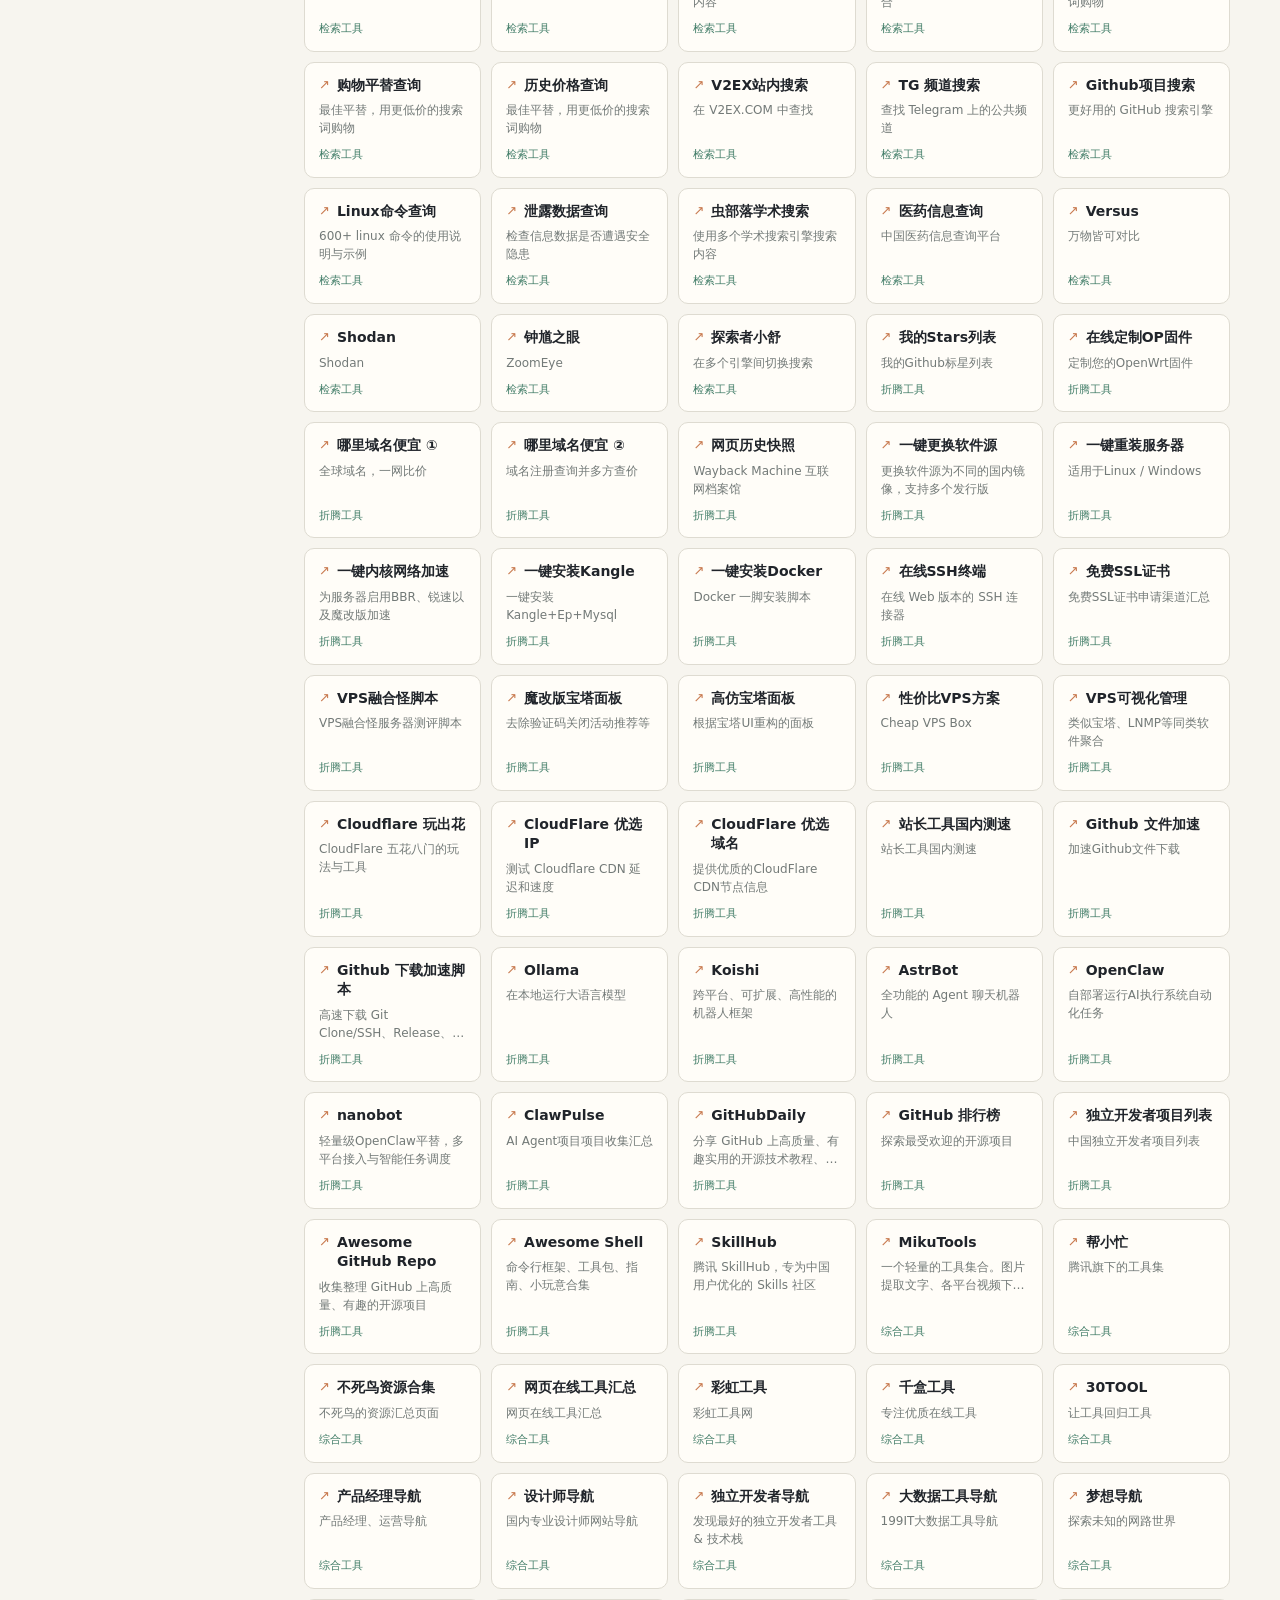
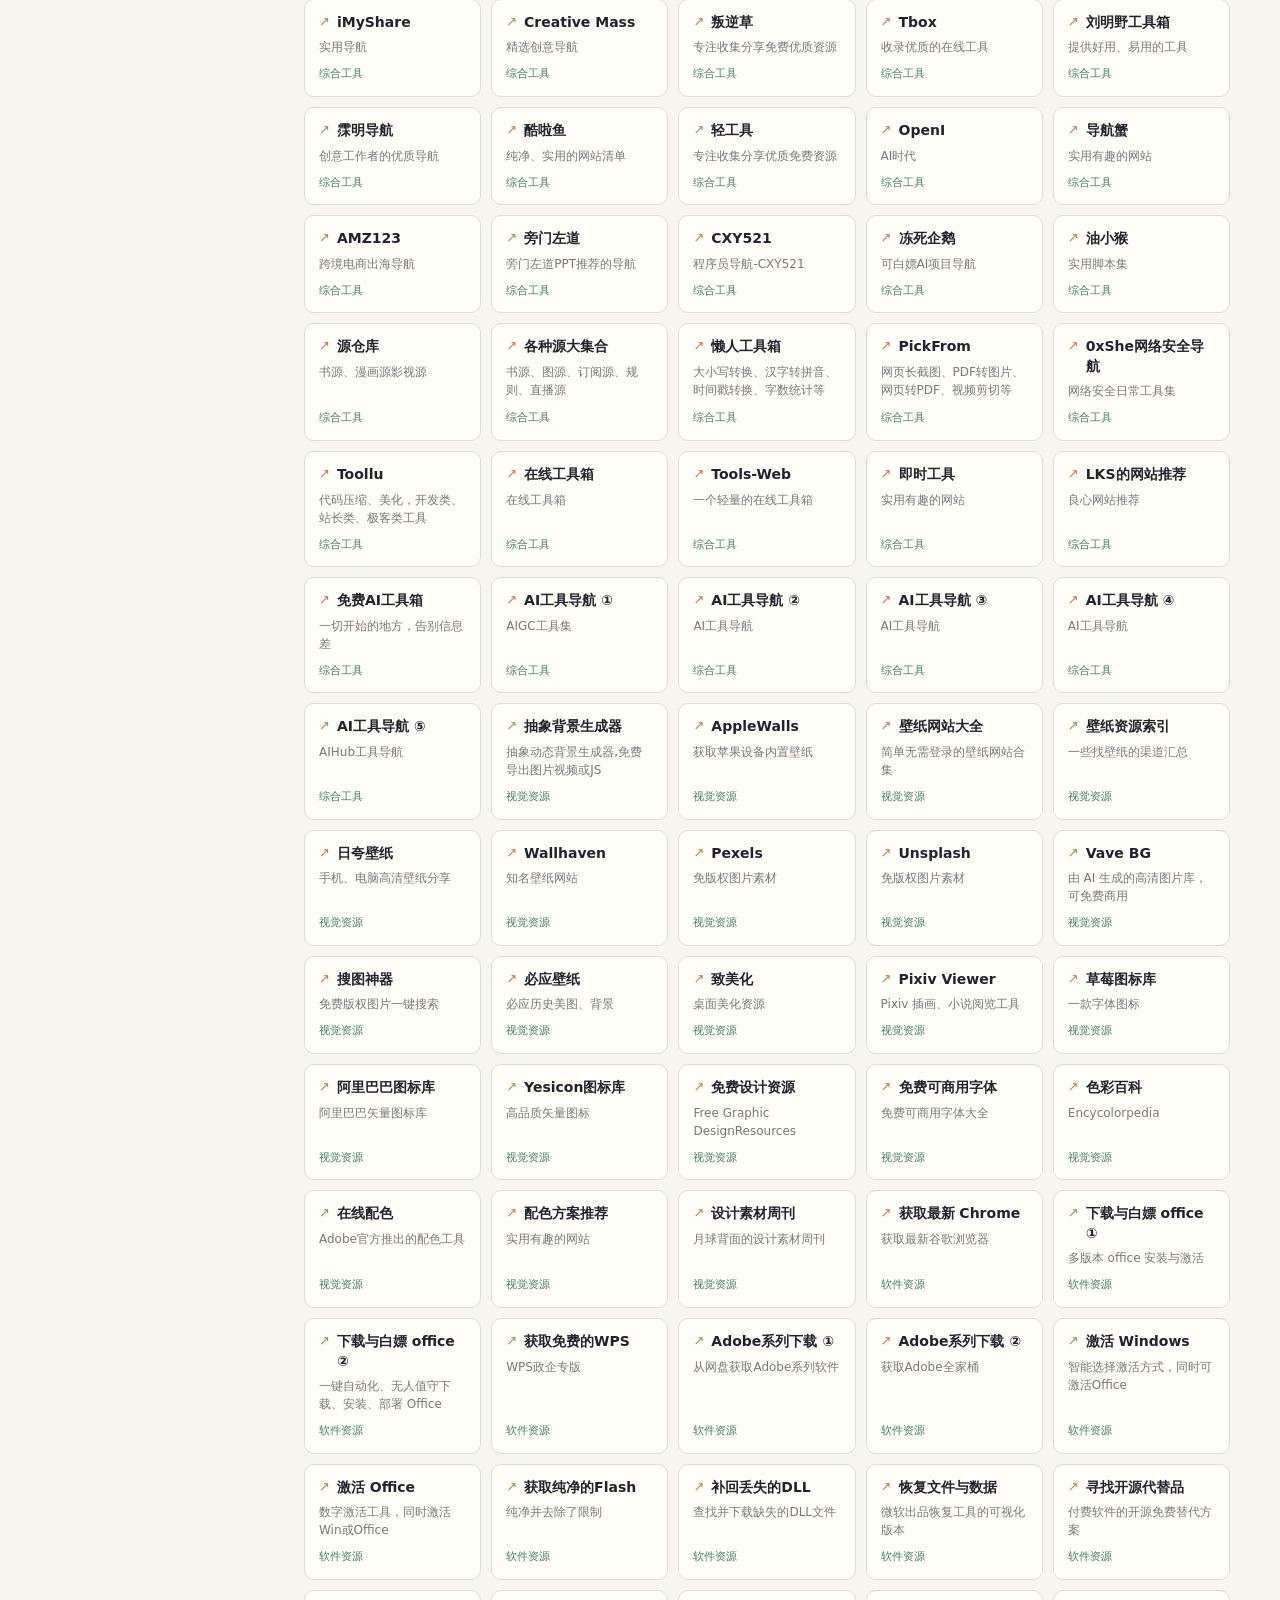
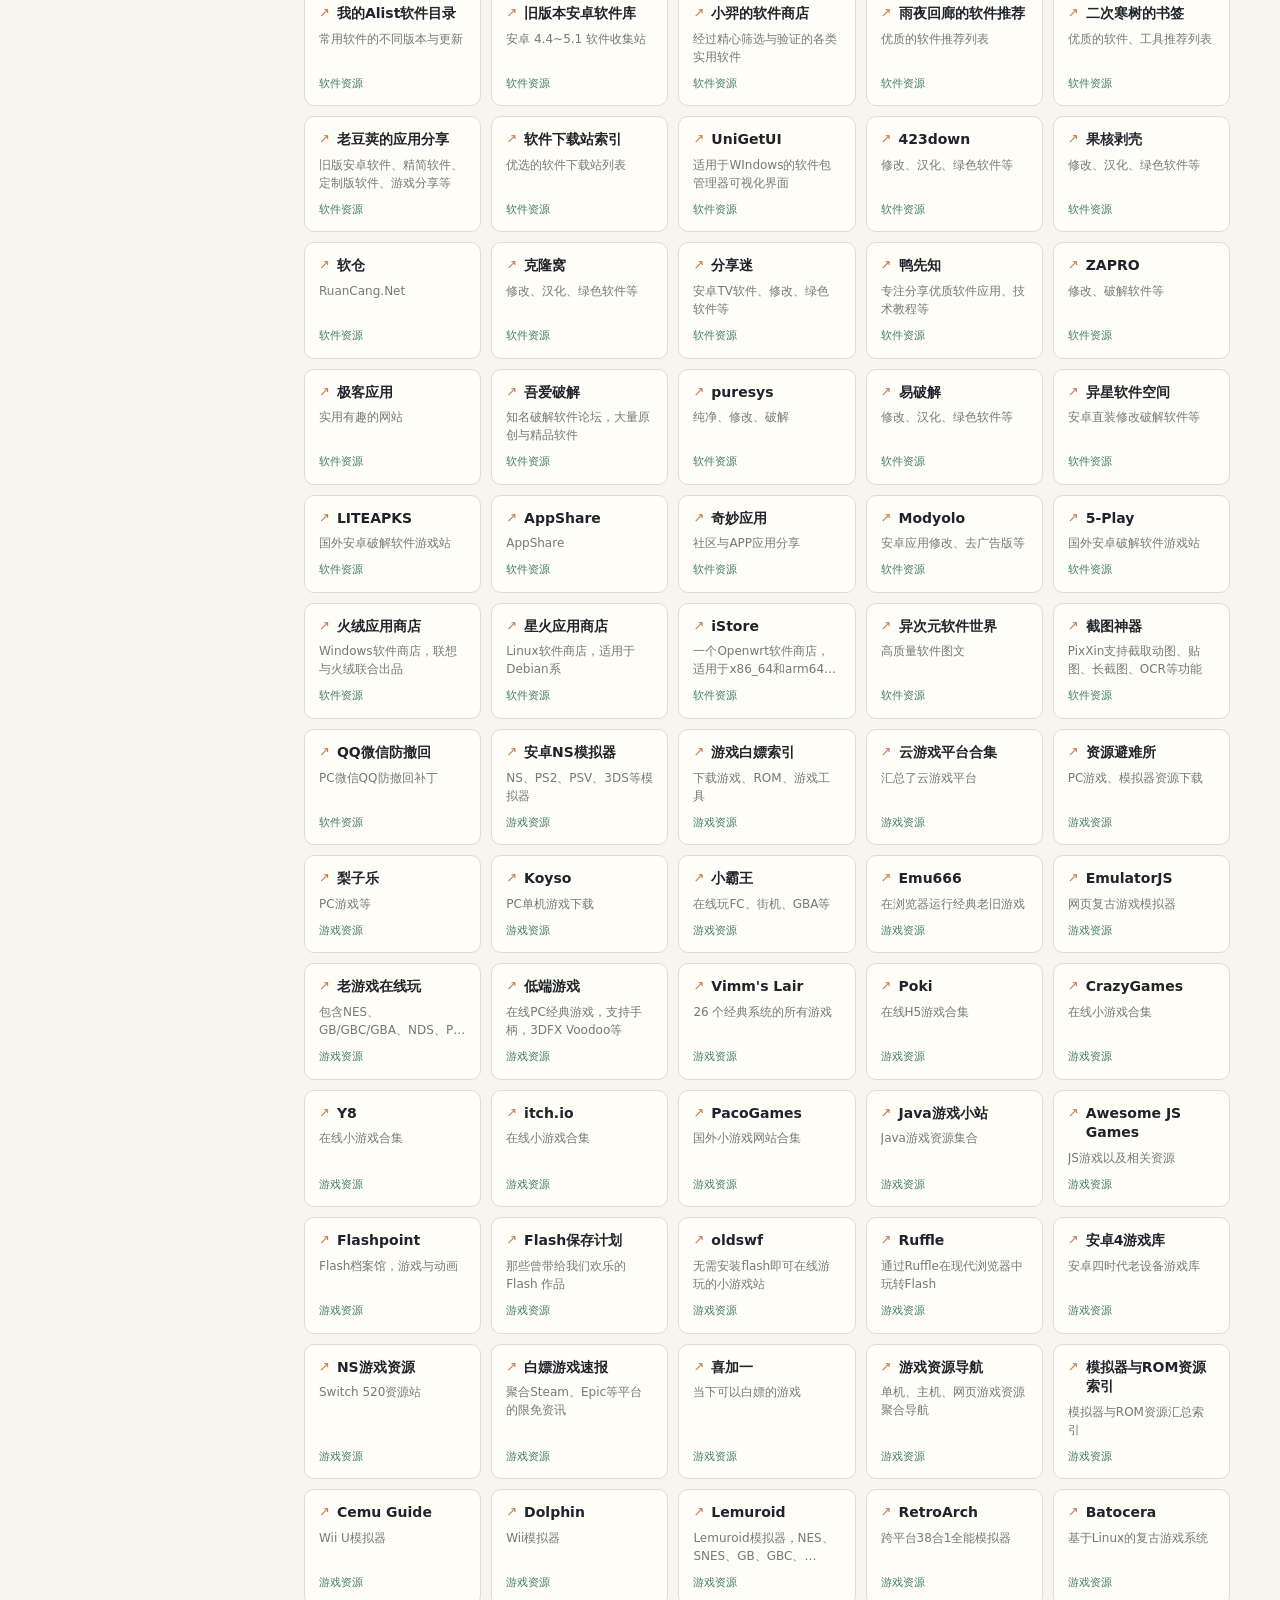
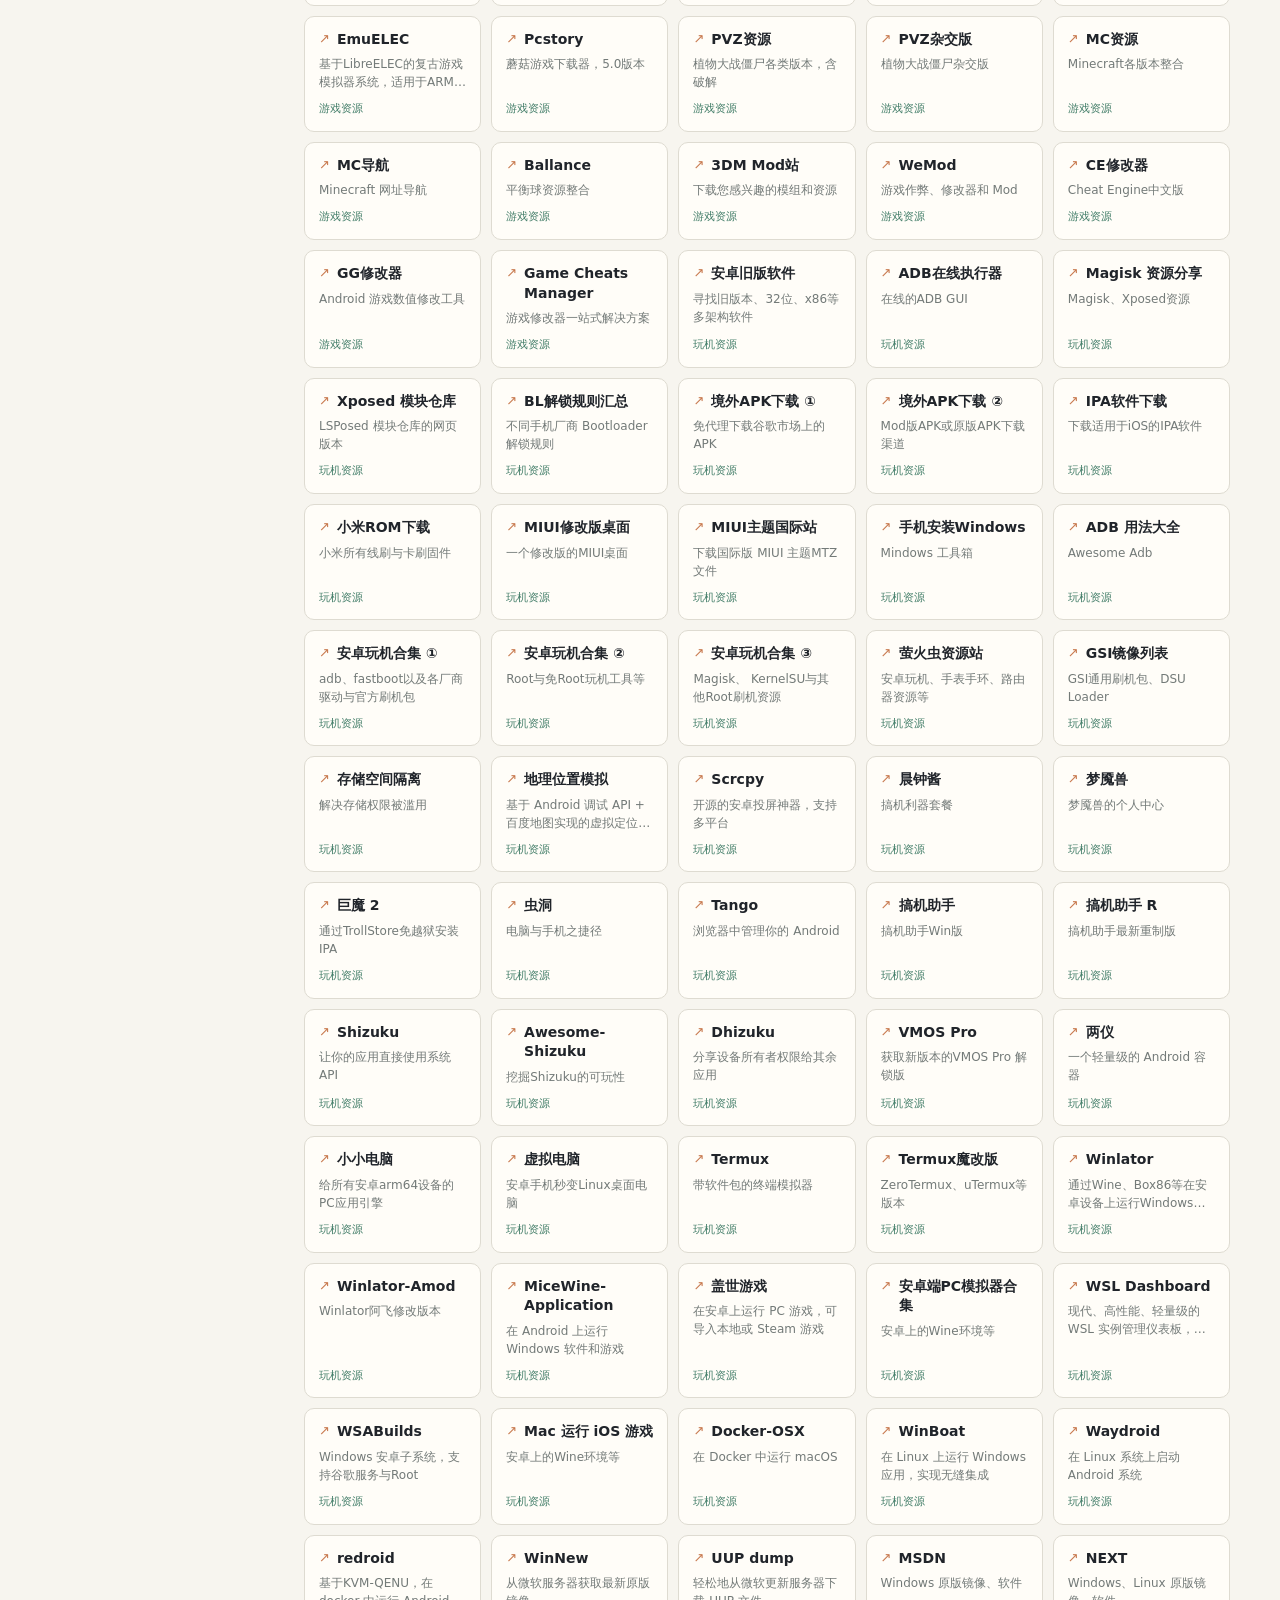
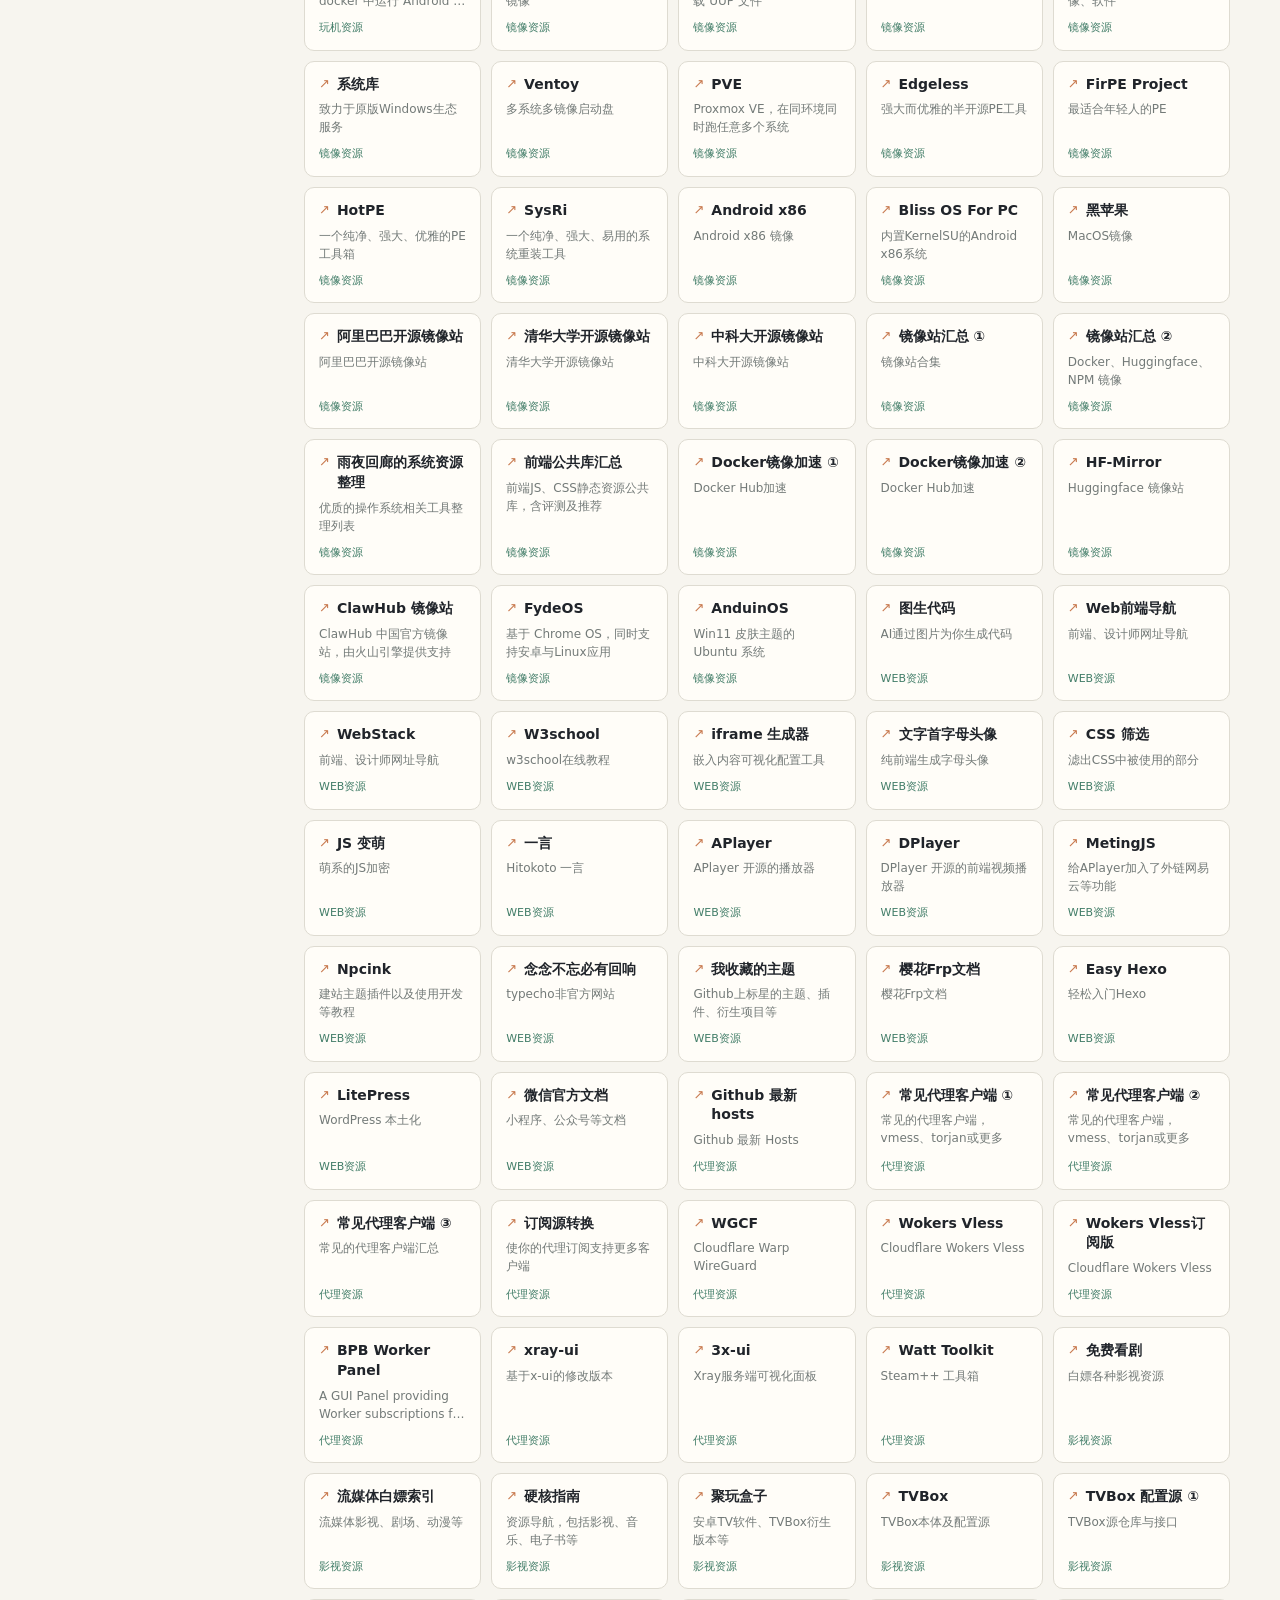
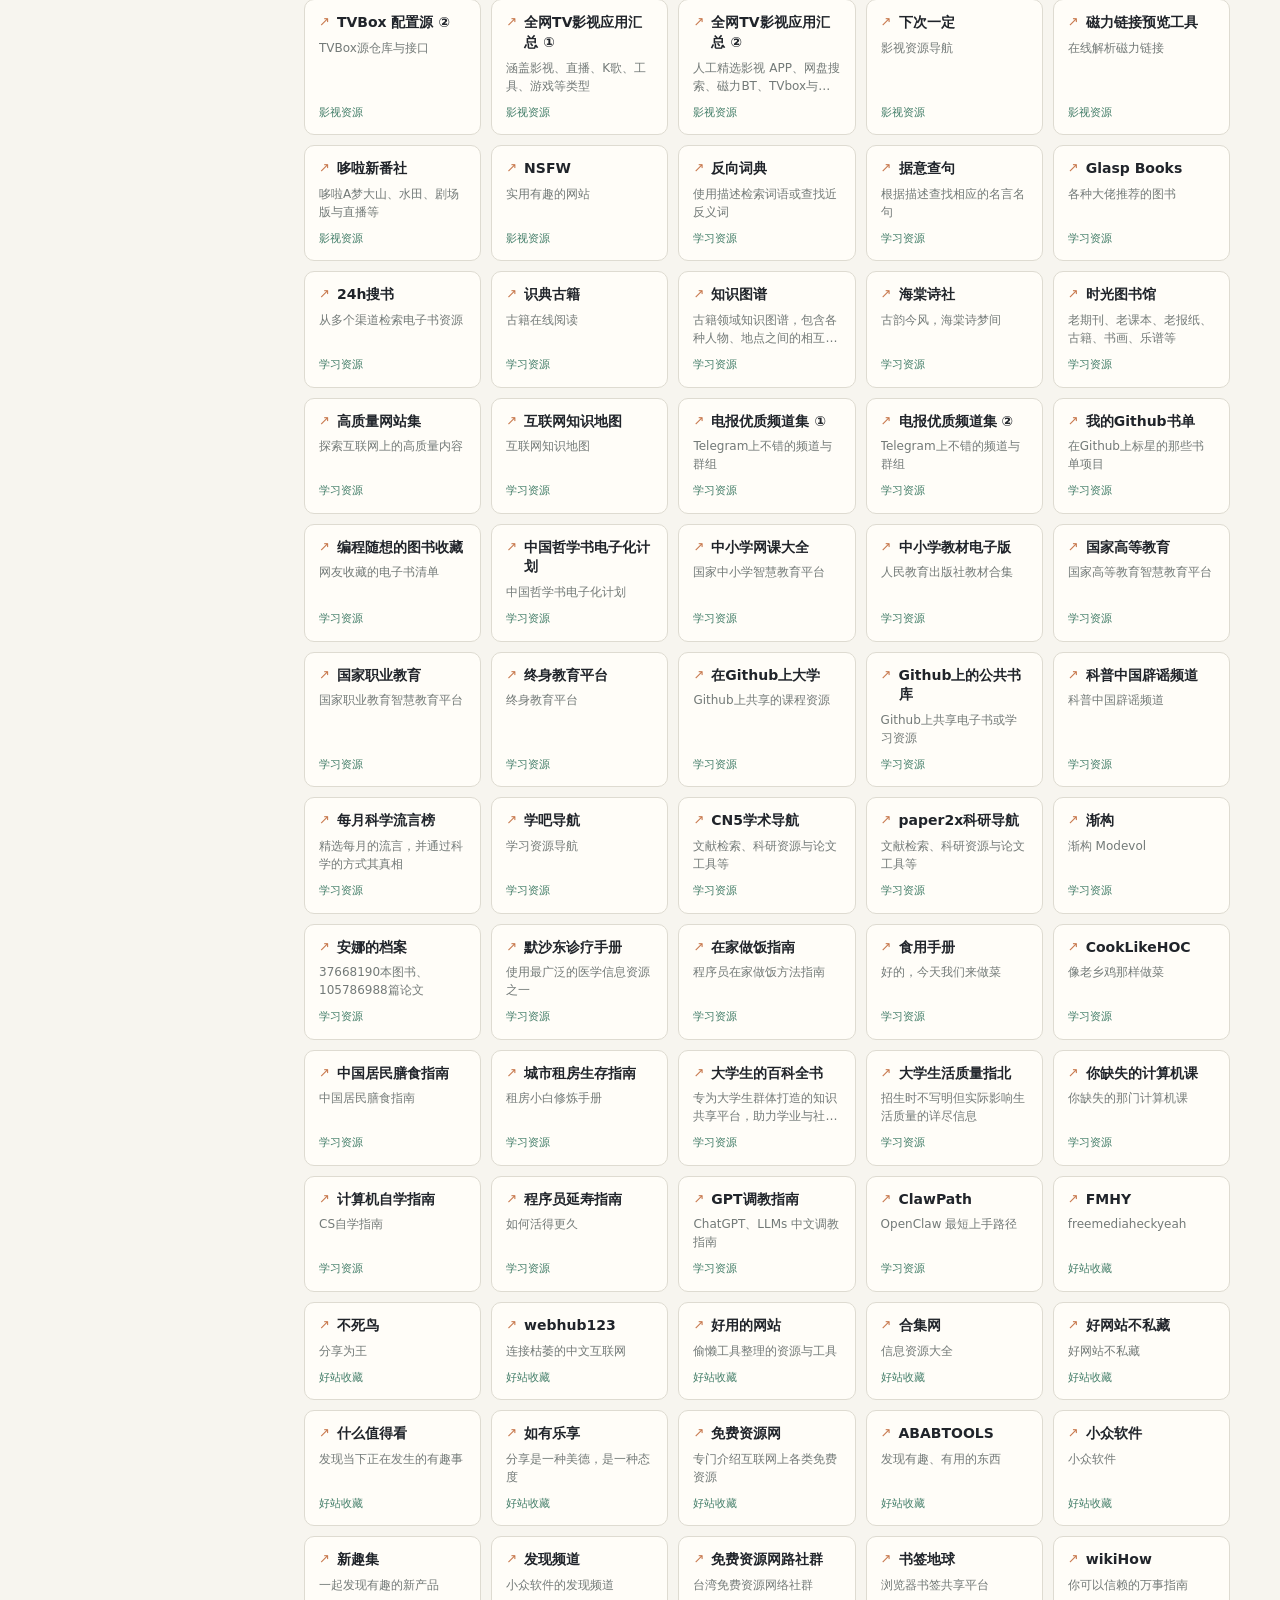
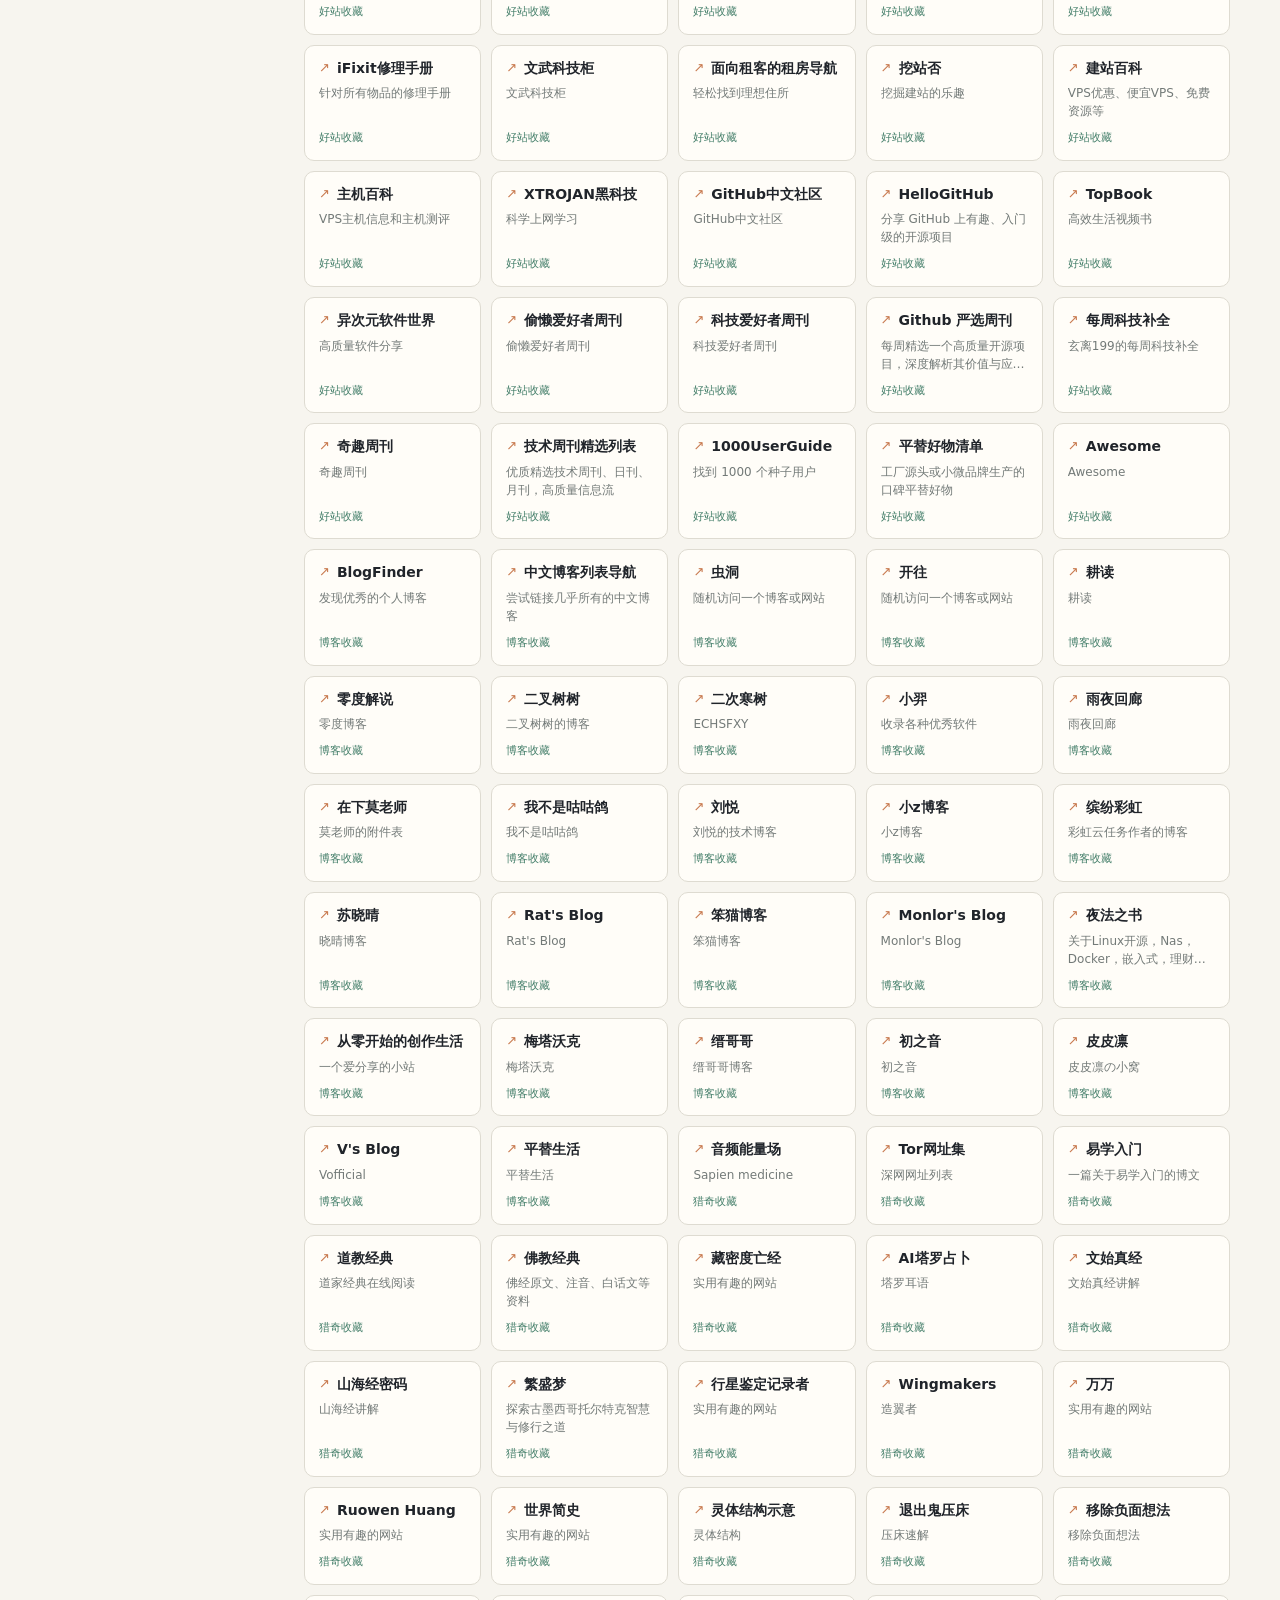
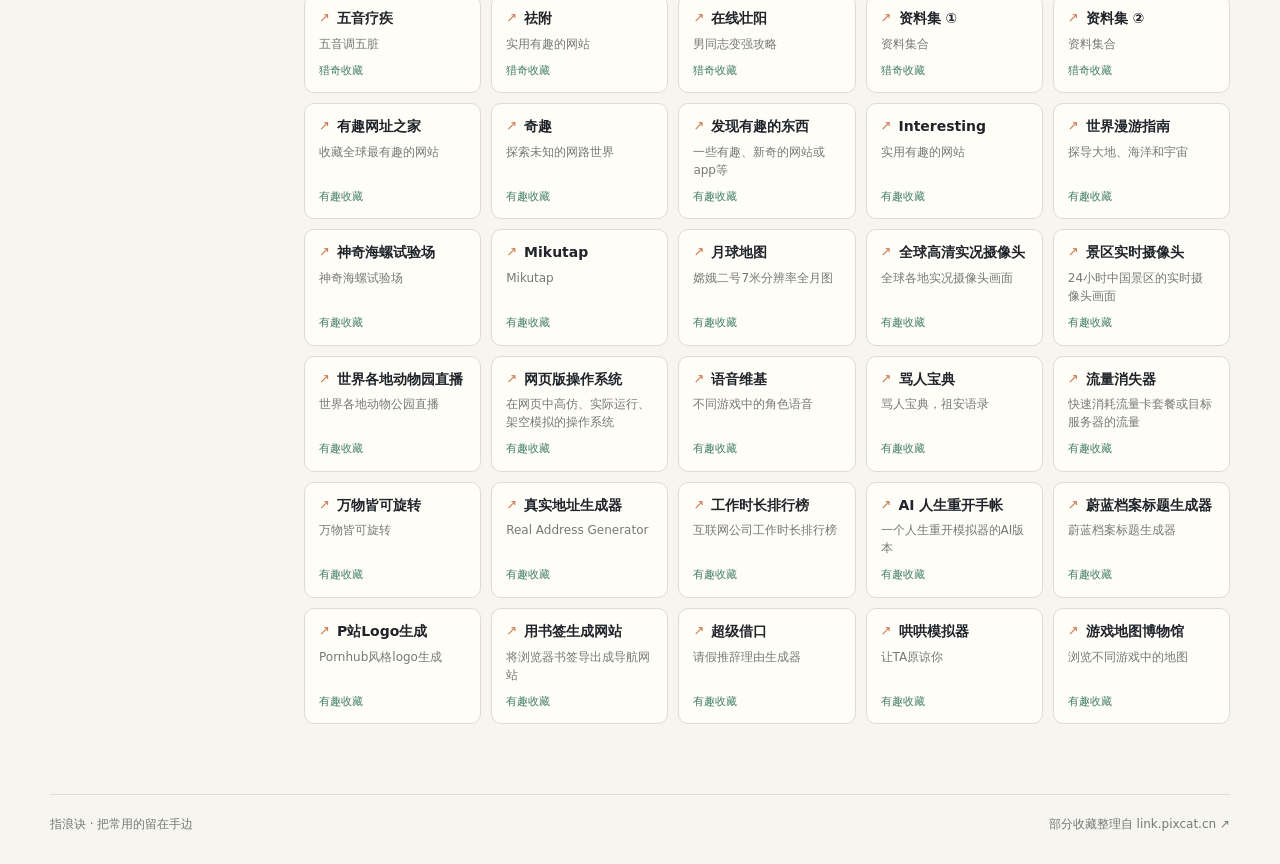
==== commit 378580f0: "Add mobile gesture category menu" ====
--- a/index.html
+++ b/index.html
@@ -20,30 +20,41 @@
 .header-link{font-size:13px;color:var(--muted);border-bottom:1px solid var(--line);padding-bottom:3px}.header-link:hover{color:var(--green);border-color:var(--green)}
 .hero{padding:42px 0 32px;display:grid;grid-template-columns:1fr minmax(280px,420px);gap:48px;align-items:end}.eyebrow{color:var(--green);font-size:12px;letter-spacing:.14em;text-transform:uppercase;margin-bottom:13px}.hero h2{font-family:Georgia,"Times New Roman",serif;font-size:clamp(34px,5vw,58px);line-height:1.08;font-weight:500;letter-spacing:.01em;max-width:600px}.hero h2 em{color:var(--orange);font-style:normal}.hero-copy{color:var(--muted);font-size:15px;max-width:430px}.hero-copy strong{color:var(--ink);font-weight:500}
 .search-wrap{background:var(--card);border:1px solid var(--line);border-radius:16px;padding:7px;box-shadow:var(--shadow);display:flex;align-items:center;gap:8px}.search-icon{font-size:20px;padding:0 8px;color:var(--muted)}#search{border:0;outline:0;background:transparent;width:100%;font:inherit;color:var(--ink);font-size:15px;padding:10px 0}#search::placeholder{color:#a5aaa4}.clear{border:0;background:var(--green-soft);color:var(--green);border-radius:10px;padding:8px 10px;cursor:pointer;font-size:12px;display:none}.clear.visible{display:block}
-.main-grid{display:grid;grid-template-columns:220px 1fr;gap:34px;align-items:start;padding-bottom:70px}.sidebar{position:sticky;top:18px}.sidebar-title{font-size:12px;color:var(--muted);letter-spacing:.12em;margin-bottom:12px}.category-list{display:flex;flex-direction:column;gap:2px}.category-button{border:0;background:transparent;color:var(--muted);font:inherit;font-size:14px;text-align:left;border-radius:8px;padding:7px 10px;cursor:pointer;display:flex;justify-content:space-between;align-items:center}.category-button:hover,.category-button.active{background:var(--green-soft);color:var(--green)}.category-button span:last-child{font-size:11px;opacity:.6}
-.content-head{display:flex;align-items:end;justify-content:space-between;gap:12px;margin-bottom:15px}.content-head h3{font-family:Georgia,"Times New Roman",serif;font-size:24px;font-weight:500}.result-count{font-size:12px;color:var(--muted)}.cards{display:grid;grid-template-columns:repeat(2,minmax(0,1fr));gap:11px}.site-card{background:var(--card);border:1px solid var(--line);border-radius:12px;padding:15px 16px;min-height:108px;display:flex;flex-direction:column;justify-content:space-between;transition:transform .18s,box-shadow .18s,border-color .18s}.site-card:hover{transform:translateY(-2px);border-color:#b9d4c5;box-shadow:var(--shadow)}.site-name{font-size:15px;font-weight:600;display:flex;gap:8px;align-items:center}.site-name::before{content:"↗";color:var(--orange);font-size:14px;font-weight:400}.site-desc{color:var(--muted);font-size:12px;line-height:1.55;margin-top:7px;display:-webkit-box;-webkit-line-clamp:2;-webkit-box-orient:vertical;overflow:hidden}.site-category{font-size:11px;color:var(--green);margin-top:11px}.empty{background:var(--card);border:1px dashed var(--line);border-radius:12px;padding:34px 20px;text-align:center;color:var(--muted);display:none}.empty.show{display:block}.empty strong{display:block;color:var(--ink);font-family:Georgia,serif;font-size:20px;font-weight:500;margin-bottom:5px}
+.main-grid{display:grid;grid-template-columns:220px 1fr;gap:34px;align-items:start;padding-bottom:70px}.sidebar{position:sticky;top:18px}.sidebar-title{font-size:12px;color:var(--muted);letter-spacing:.12em;margin-bottom:12px}.category-select{display:none;width:100%;border:1px solid var(--line);border-radius:12px;background:var(--card);color:var(--ink);font:inherit;font-size:15px;padding:11px 12px;outline:0}.category-list{display:flex;flex-direction:column;gap:2px}.category-button{border:0;background:transparent;color:var(--muted);font:inherit;font-size:14px;text-align:left;border-radius:8px;padding:7px 10px;cursor:pointer;display:flex;justify-content:space-between;align-items:center}.category-button:hover,.category-button.active{background:var(--green-soft);color:var(--green)}.category-button span:last-child{font-size:11px;opacity:.6}
+.content-head{display:flex;align-items:end;justify-content:space-between;gap:12px;margin-bottom:15px}.content-head h3{font-family:Georgia,"Times New Roman",serif;font-size:24px;font-weight:500}.result-count{font-size:12px;color:var(--muted)}.mobile-hint{display:none;color:var(--muted);font-size:12px;margin:-7px 0 12px}.cards{display:grid;grid-template-columns:repeat(auto-fill,minmax(150px,1fr));gap:10px}.site-card{background:var(--card);border:1px solid var(--line);border-radius:10px;padding:13px 14px;min-height:96px;display:flex;flex-direction:column;justify-content:space-between;transition:transform .18s,box-shadow .18s,border-color .18s}.site-card:hover{transform:translateY(-2px);border-color:#b9d4c5;box-shadow:var(--shadow)}.site-name{font-size:14px;font-weight:600;display:flex;gap:7px;align-items:flex-start;line-height:1.4}.site-name::before{content:"↗";color:var(--orange);font-size:13px;font-weight:400;line-height:1.4}.site-desc{color:var(--muted);font-size:12px;line-height:1.5;margin-top:6px;display:-webkit-box;-webkit-line-clamp:2;-webkit-box-orient:vertical;overflow:hidden}.site-category{font-size:11px;color:var(--green);margin-top:9px}.gesture-menu{position:fixed;inset:0;z-index:40;display:none;pointer-events:none;background:rgba(32,36,42,.08)}.gesture-menu.open{display:block}.gesture-item{position:fixed;left:0;top:0;border:1px solid rgba(66,125,104,.22);background:rgba(255,253,248,.96);color:var(--green);box-shadow:0 10px 26px rgba(32,36,42,.12);border-radius:999px;padding:8px 11px;font:inherit;font-size:12px;white-space:nowrap;transform:translate(-50%,-50%) scale(.96);transition:transform .1s,background .1s,color .1s;pointer-events:auto}.gesture-item.active{background:var(--green);color:#fff;transform:translate(-50%,-50%) scale(1.08)}.empty{background:var(--card);border:1px dashed var(--line);border-radius:12px;padding:34px 20px;text-align:center;color:var(--muted);display:none}.empty.show{display:block}.empty strong{display:block;color:var(--ink);font-family:Georgia,serif;font-size:20px;font-weight:500;margin-bottom:5px}
 .site-footer{border-top:1px solid var(--line);padding:20px 0 30px;color:var(--muted);font-size:12px;display:flex;justify-content:space-between;gap:12px}.site-footer a:hover{color:var(--green)}
-@media(max-width:780px){.hero{grid-template-columns:1fr;gap:22px;padding-top:30px}.main-grid{grid-template-columns:1fr;gap:22px}.sidebar{position:static}.category-list{flex-direction:row;overflow:auto;padding-bottom:4px;scrollbar-width:none}.category-list::-webkit-scrollbar{display:none}.category-button{white-space:nowrap;background:var(--card);border:1px solid var(--line);padding:7px 11px}.category-button.active{border-color:#b9d4c5}.cards{grid-template-columns:repeat(2,minmax(0,1fr))}}
-@media(max-width:500px){.shell{width:min(100% - 24px,1180px)}.site-header{padding-top:19px}.brand h1{font-size:23px}.mark{width:38px;height:38px;border-radius:12px}.header-link{font-size:12px}.hero h2{font-size:38px}.hero-copy{font-size:14px}.cards{grid-template-columns:1fr;gap:9px}.site-card{min-height:96px;padding:14px}.site-footer{display:block}.site-footer span{display:block;margin-bottom:4px}}
+@media(max-width:780px){.hero{grid-template-columns:1fr;gap:20px;padding:28px 0 22px}.main-grid{grid-template-columns:1fr;gap:18px}.sidebar{position:sticky;top:0;z-index:5;background:linear-gradient(var(--paper) 0%,var(--paper) 78%,rgba(247,245,239,0));padding:10px 0 18px}.sidebar-title{margin-bottom:8px}.category-select{display:block}.category-list{display:none}.content-head{margin-top:-4px}.cards{grid-template-columns:repeat(2,minmax(0,1fr));gap:8px}.site-card{min-height:84px;padding:10px 10px;border-radius:9px}.site-card:hover{transform:none}.site-name{font-size:13px;gap:5px}.site-desc{font-size:11px;line-height:1.45;-webkit-line-clamp:1}.site-category{margin-top:5px;font-size:10px}.mobile-hint.show{display:block}}
+@media(max-width:500px){.shell{width:min(100% - 24px,1180px)}.site-header{padding-top:16px}.header-row{align-items:flex-start}.brand{gap:10px}.brand h1{font-size:22px}.brand p{font-size:11px;line-height:1.45}.mark{width:36px;height:36px;border-radius:11px;font-size:19px}.header-link{font-size:12px;white-space:nowrap}.hero h2{font-size:34px}.hero-copy{font-size:14px}.search-wrap{border-radius:13px;padding:5px}.content-head h3{font-size:22px}.site-name{font-size:14px}.site-footer{display:block}.site-footer span{display:block;margin-bottom:4px}}
 </style>
 </head>
 <body>
 <header class="site-header"><div class="shell header-row"><a class="brand" href="."><span class="mark">指</span><span><h1>指浪诀</h1><p>个人网络收藏 · 随手一指，去看点有意思的</p></span></a><a class="header-link" href="https://link.pixcat.cn" target="_blank" rel="noreferrer">收藏来源 ↗</a></div></header>
 <main class="shell">
 <section class="hero"><div><p class="eyebrow">A small corner of the web</p><h2>把互联网里<br><em>好玩的入口</em>收好。</h2><p class="hero-copy"><strong>指浪诀</strong> 是我的个人网络收藏夹。工具、灵感、资源、游戏和一些说不清但值得点开的东西，都在这里。</p></div><div class="search-wrap"><span class="search-icon">⌕</span><input id="search" type="search" placeholder="搜索网站、分类或关键词" autocomplete="off"><button id="clear" class="clear" type="button">清除</button></div></section>
-<div class="main-grid"><aside class="sidebar"><p class="sidebar-title">分类浏览</p><nav id="categories" class="category-list" aria-label="网站分类"></nav></aside><section><div class="content-head"><h3 id="heading">精选入口</h3><p id="count" class="result-count"></p></div><div id="cards" class="cards"></div><div id="empty" class="empty"><strong>没有找到这个入口</strong><span>换个关键词，或从左侧挑一个分类看看。</span></div></section></div>
+<div class="main-grid"><aside class="sidebar"><p class="sidebar-title">分类浏览</p><select id="categorySelect" class="category-select" aria-label="选择网站分类"></select><nav id="categories" class="category-list" aria-label="网站分类"></nav></aside><section><div class="content-head"><h3 id="heading">精选入口</h3><p id="count" class="result-count"></p></div><p id="mobileHint" class="mobile-hint"></p><div id="cards" class="cards"></div><div id="empty" class="empty"><strong>没有找到这个入口</strong><span>换个关键词，或从左侧挑一个分类看看。</span></div></section></div>
 </main>
 <footer class="site-footer shell"><span>指浪诀 · 把常用的留在手边</span><a href="https://link.pixcat.cn" target="_blank" rel="noreferrer">部分收藏整理自 link.pixcat.cn ↗</a></footer>
+<div id="gestureMenu" class="gesture-menu" aria-hidden="true"></div>
 <script>
 const state={groups:[],category:'全部',query:''};
-const els={categories:document.querySelector('#categories'),cards:document.querySelector('#cards'),heading:document.querySelector('#heading'),count:document.querySelector('#count'),empty:document.querySelector('#empty'),search:document.querySelector('#search'),clear:document.querySelector('#clear')};
+const els={categories:document.querySelector('#categories'),categorySelect:document.querySelector('#categorySelect'),cards:document.querySelector('#cards'),heading:document.querySelector('#heading'),count:document.querySelector('#count'),mobileHint:document.querySelector('#mobileHint'),empty:document.querySelector('#empty'),search:document.querySelector('#search'),clear:document.querySelector('#clear'),gestureMenu:document.querySelector('#gestureMenu')};
 const featured=['效率工具','媒体工具','检索工具','视觉资源','游戏资源','学习资源','好站收藏','博客收藏','有趣收藏'];
 function totalSites(){return state.groups.reduce((n,g)=>n+g.sites.length,0)}
-function renderCategories(){const all=[{category:'全部',sites:Array(totalSites())},...state.groups];els.categories.innerHTML=all.map(g=>`<button class="category-button ${state.category===g.category?'active':''}" data-category="${escapeAttr(g.category)}"><span>${escapeHtml(g.category)}</span><span>${g.sites.length}</span></button>`).join('')}
+function renderCategories(){const all=[{category:'全部',sites:Array(totalSites())},...state.groups];els.categories.innerHTML=all.map(g=>`<button class="category-button ${state.category===g.category?'active':''}" data-category="${escapeAttr(g.category)}" aria-current="${state.category===g.category?'true':'false'}"><span>${escapeHtml(g.category)}</span><span>${g.sites.length}</span></button>`).join('');els.categorySelect.innerHTML=all.map(g=>`<option value="${escapeAttr(g.category)}">${escapeHtml(g.category)} · ${g.sites.length}</option>`).join('');els.categorySelect.value=state.category}
 function currentSites(){let groups=state.groups.filter(g=>state.category==='全部'||g.category===state.category);let sites=groups.flatMap(g=>g.sites.map(s=>({...s,category:g.category})));const q=state.query.trim().toLowerCase();if(q)sites=sites.filter(s=>`${s.name} ${s.desc} ${s.category}`.toLowerCase().includes(q));return sites}
-function render(){const sites=currentSites();els.heading.textContent=state.query?`搜索：${state.query}`:state.category==='全部'?'精选入口':state.category;els.count.textContent=`${sites.length} 个入口`;els.cards.innerHTML=sites.map(s=>`<a class="site-card" href="${escapeAttr(s.href)}" target="_blank" rel="noopener noreferrer"><span><span class="site-name">${escapeHtml(s.name)}</span><span class="site-desc">${escapeHtml(s.desc||'实用有趣的网站')}</span></span><span class="site-category">${escapeHtml(s.category)}</span></a>`).join('');els.empty.classList.toggle('show',sites.length===0);els.cards.style.display=sites.length?'grid':'none';renderCategories()}
+function render(){const sites=currentSites();els.heading.textContent=state.query?`搜索：${state.query}`:state.category==='全部'?'精选入口':state.category;els.count.textContent=`${sites.length} 个入口`;els.mobileHint.textContent=sites.length>24?'当前分类内容较多，建议用搜索框继续缩小范围。':'';els.mobileHint.classList.toggle('show',sites.length>24);els.cards.innerHTML=sites.map(s=>`<a class="site-card" href="${escapeAttr(s.href)}" target="_blank" rel="noopener noreferrer"><span><span class="site-name">${escapeHtml(s.name)}</span><span class="site-desc">${escapeHtml(s.desc||'实用有趣的网站')}</span></span><span class="site-category">${escapeHtml(s.category)}</span></a>`).join('');els.empty.classList.toggle('show',sites.length===0);els.cards.style.display=sites.length?'grid':'none';renderCategories()}
 function escapeHtml(v){return String(v).replace(/[&<>"']/g,c=>({'&':'&amp;','<':'&lt;','>':'&gt;','"':'&quot;',"'":'&#39;'}[c]))}function escapeAttr(v){return escapeHtml(v)}
-els.categories.addEventListener('click',e=>{const b=e.target.closest('[data-category]');if(!b)return;state.category=b.dataset.category;state.query='';els.search.value='';els.clear.classList.remove('visible');render();window.scrollTo({top:document.querySelector('.main-grid').offsetTop-12,behavior:'smooth'})});els.search.addEventListener('input',e=>{state.query=e.target.value;state.category='全部';els.clear.classList.toggle('visible',Boolean(state.query));render()});els.clear.addEventListener('click',()=>{state.query='';els.search.value='';els.clear.classList.remove('visible');render();els.search.focus()});
+function chooseCategory(category){state.category=category;state.query='';els.search.value='';els.clear.classList.remove('visible');render();window.scrollTo({top:document.querySelector('.main-grid').offsetTop-12,behavior:'smooth'})}
+els.categories.addEventListener('click',e=>{const b=e.target.closest('[data-category]');if(!b)return;chooseCategory(b.dataset.category)});els.categorySelect.addEventListener('change',e=>chooseCategory(e.target.value));els.search.addEventListener('input',e=>{state.query=e.target.value;state.category='全部';els.clear.classList.toggle('visible',Boolean(state.query));render()});els.clear.addEventListener('click',()=>{state.query='';els.search.value='';els.clear.classList.remove('visible');render();els.search.focus()});
+const gesture={tracking:false,open:false,side:'left',startX:0,startY:0,active:null};
+function gestureCategories(){return ['全部',...state.groups.map(g=>g.category)]}
+function openGestureMenu(x,y,side){const cats=gestureCategories();els.gestureMenu.innerHTML=cats.map(c=>`<button class="gesture-item" type="button" data-category="${escapeAttr(c)}">${escapeHtml(c)}</button>`).join('');const items=[...els.gestureMenu.querySelectorAll('.gesture-item')];const originX=side==='left'?0:window.innerWidth;const originY=Math.min(Math.max(y,96),window.innerHeight-230);items.forEach((item,i)=>{const ring=Math.floor(i/7);const slot=i%7;const angle=(18+slot*10+ring*4)*Math.PI/180;const radius=86+ring*64;const x=originX+(side==='left'?Math.cos(angle)*radius:-Math.cos(angle)*radius);const y=originY+Math.sin(angle)*radius;item.style.left=`${Math.min(Math.max(x,42),window.innerWidth-42)}px`;item.style.top=`${Math.min(Math.max(y,70),window.innerHeight-32)}px`;item.classList.toggle('active',item.dataset.category===state.category)});els.gestureMenu.classList.add('open');els.gestureMenu.setAttribute('aria-hidden','false');gesture.open=true;updateGestureTarget(x,y)}
+function closeGestureMenu(choose){if(choose&&gesture.active)chooseCategory(gesture.active.dataset.category);els.gestureMenu.classList.remove('open');els.gestureMenu.setAttribute('aria-hidden','true');els.gestureMenu.innerHTML='';gesture.tracking=false;gesture.open=false;gesture.active=null}
+function updateGestureTarget(x,y){const item=document.elementFromPoint(x,y)?.closest?.('.gesture-item');if(item!==gesture.active){gesture.active?.classList.remove('active');gesture.active=item||null;gesture.active?.classList.add('active')}}
+window.addEventListener('pointerdown',e=>{if(!matchMedia('(max-width:780px) and (pointer:coarse)').matches||state.groups.length===0)return;const edge=28;if(e.clientX>edge&&e.clientX<window.innerWidth-edge)return;gesture.tracking=true;gesture.side=e.clientX<edge?'left':'right';gesture.startX=e.clientX;gesture.startY=e.clientY;gesture.active=null},{passive:true});
+window.addEventListener('pointermove',e=>{if(!gesture.tracking)return;const dx=e.clientX-gesture.startX;const dy=e.clientY-gesture.startY;const inward=gesture.side==='left'?dx:-dx;if(!gesture.open&&inward>34&&dy>22)openGestureMenu(e.clientX,e.clientY,gesture.side);if(gesture.open){e.preventDefault();updateGestureTarget(e.clientX,e.clientY)}},{passive:false});
+window.addEventListener('pointerup',()=>{if(gesture.open)closeGestureMenu(true);else gesture.tracking=false});
+window.addEventListener('pointercancel',()=>closeGestureMenu(false));
 fetch('./bookmarks.json').then(r=>{if(!r.ok)throw new Error('load failed');return r.json()}).then(data=>{state.groups=data;render()}).catch(()=>{els.heading.textContent='暂时无法加载收藏';els.count.textContent='请刷新页面重试';els.empty.classList.add('show');els.empty.querySelector('span').textContent='收藏数据加载失败，请稍后刷新。'});
 </script>
 </body>
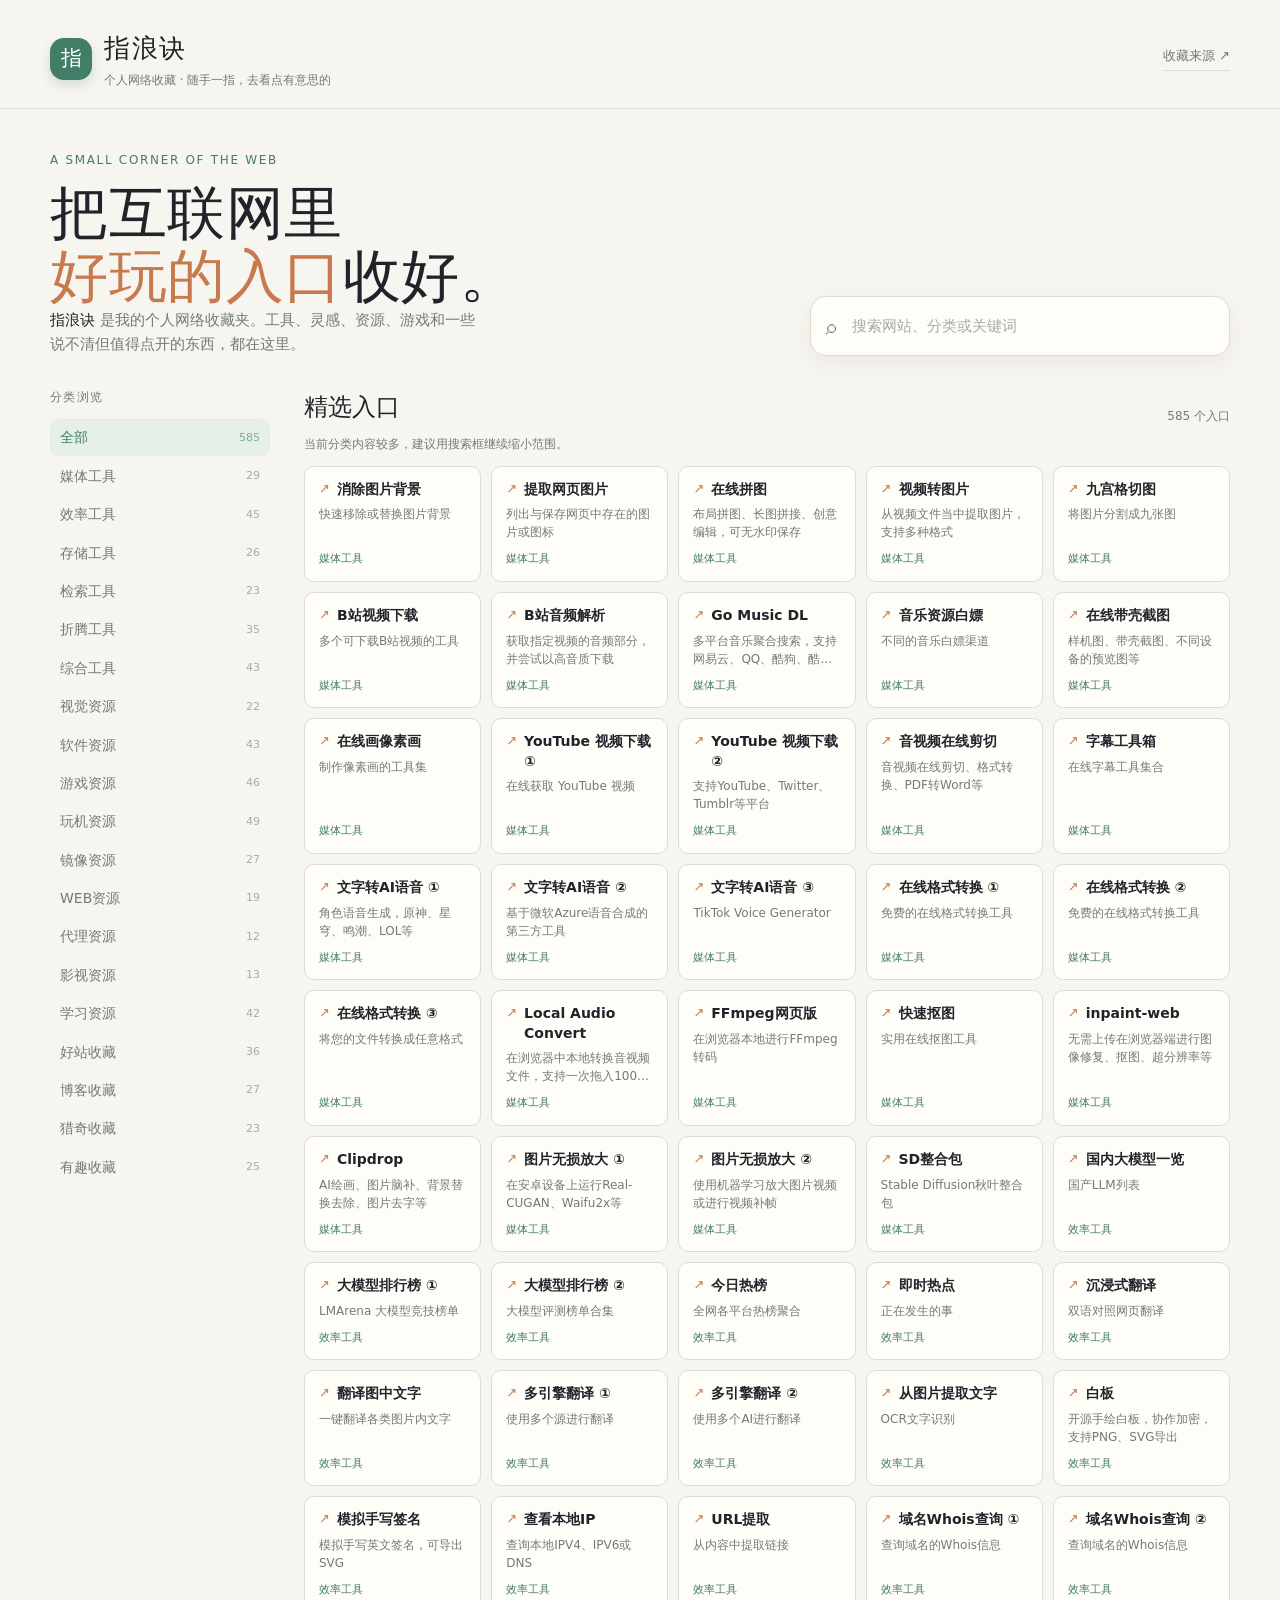
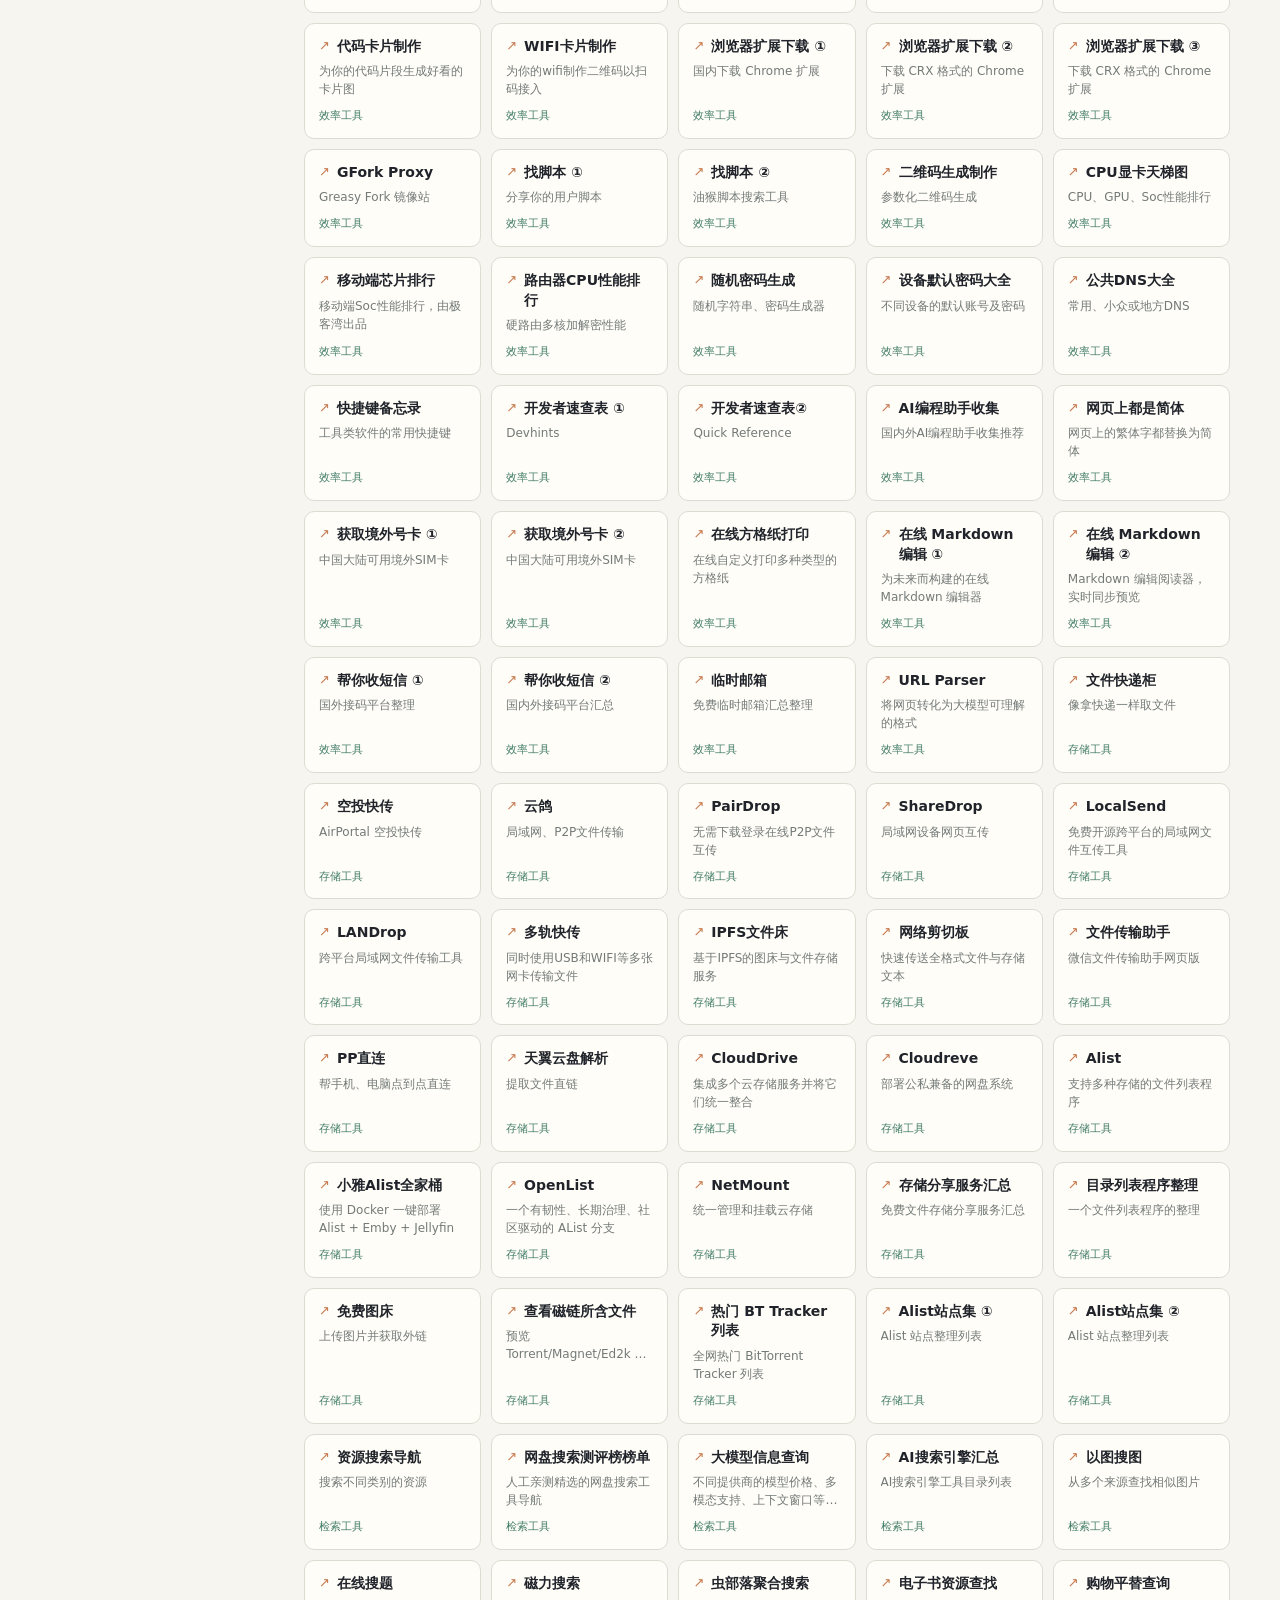
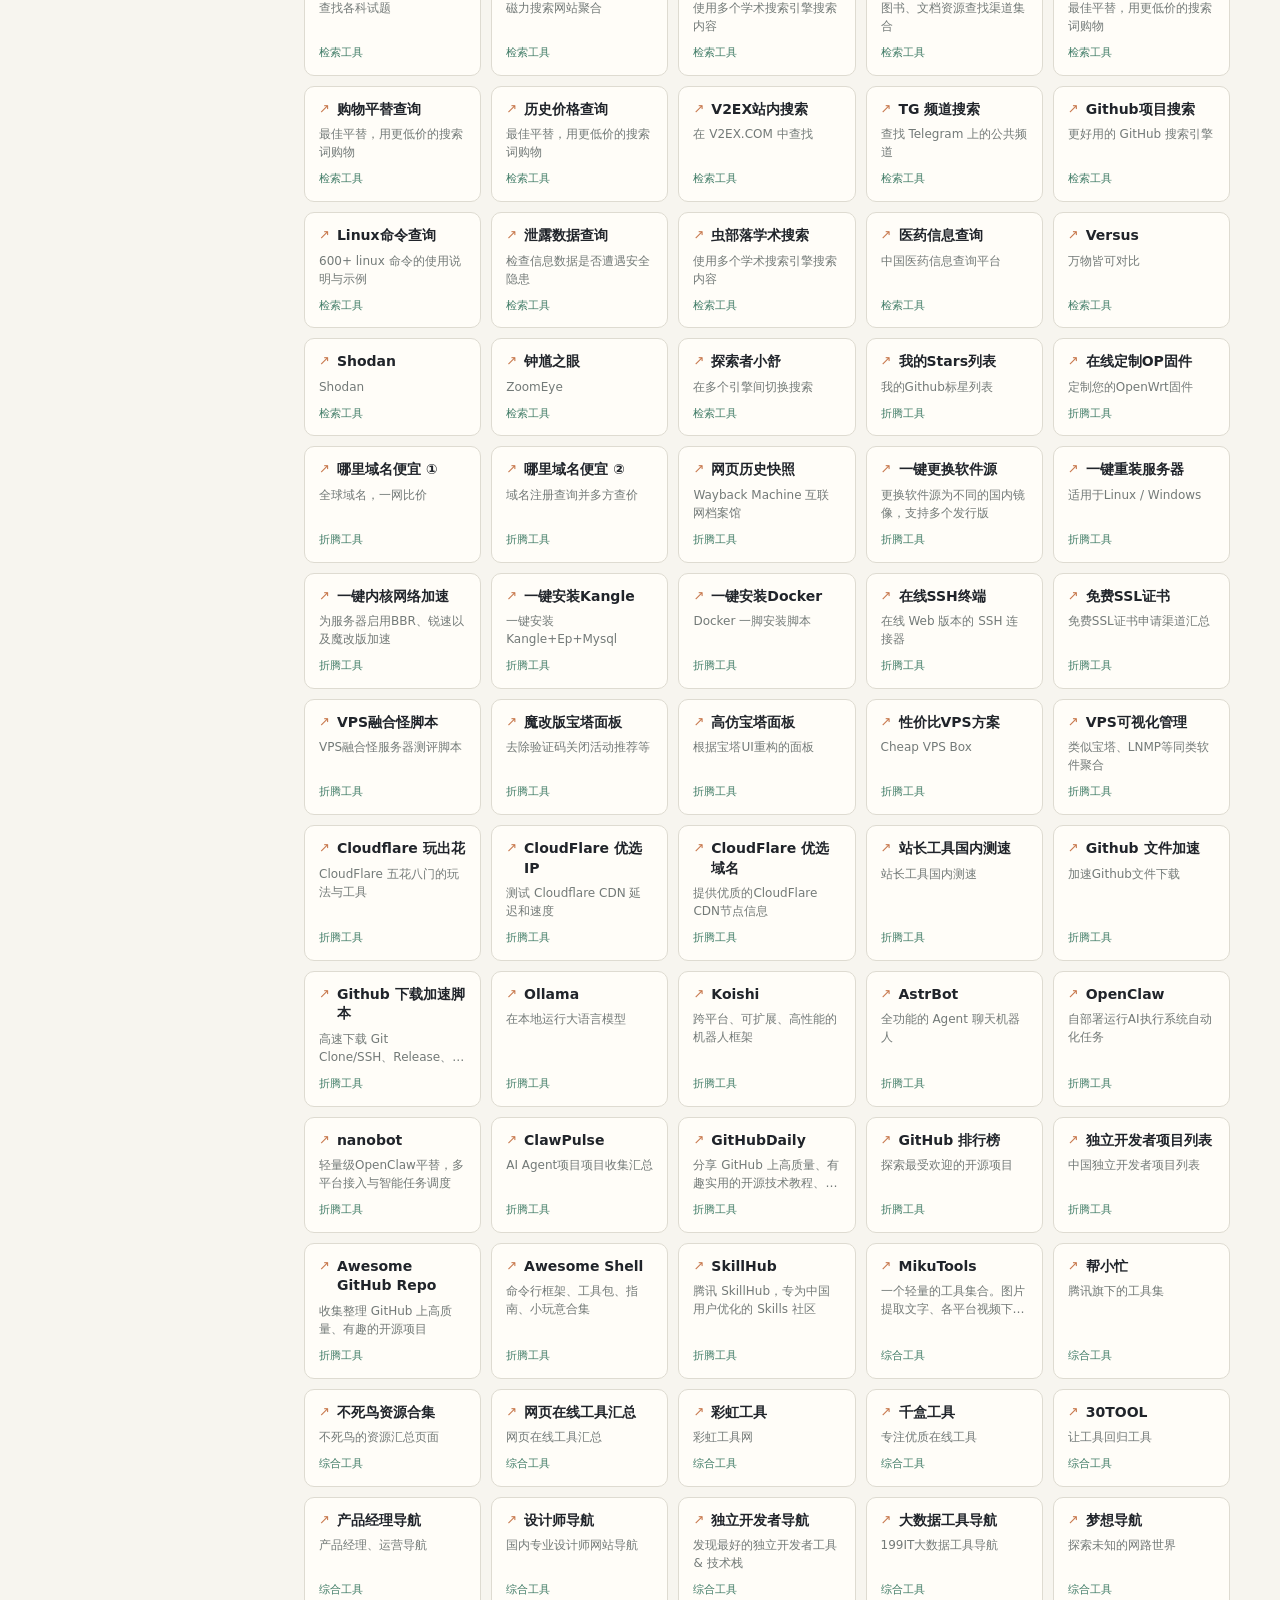
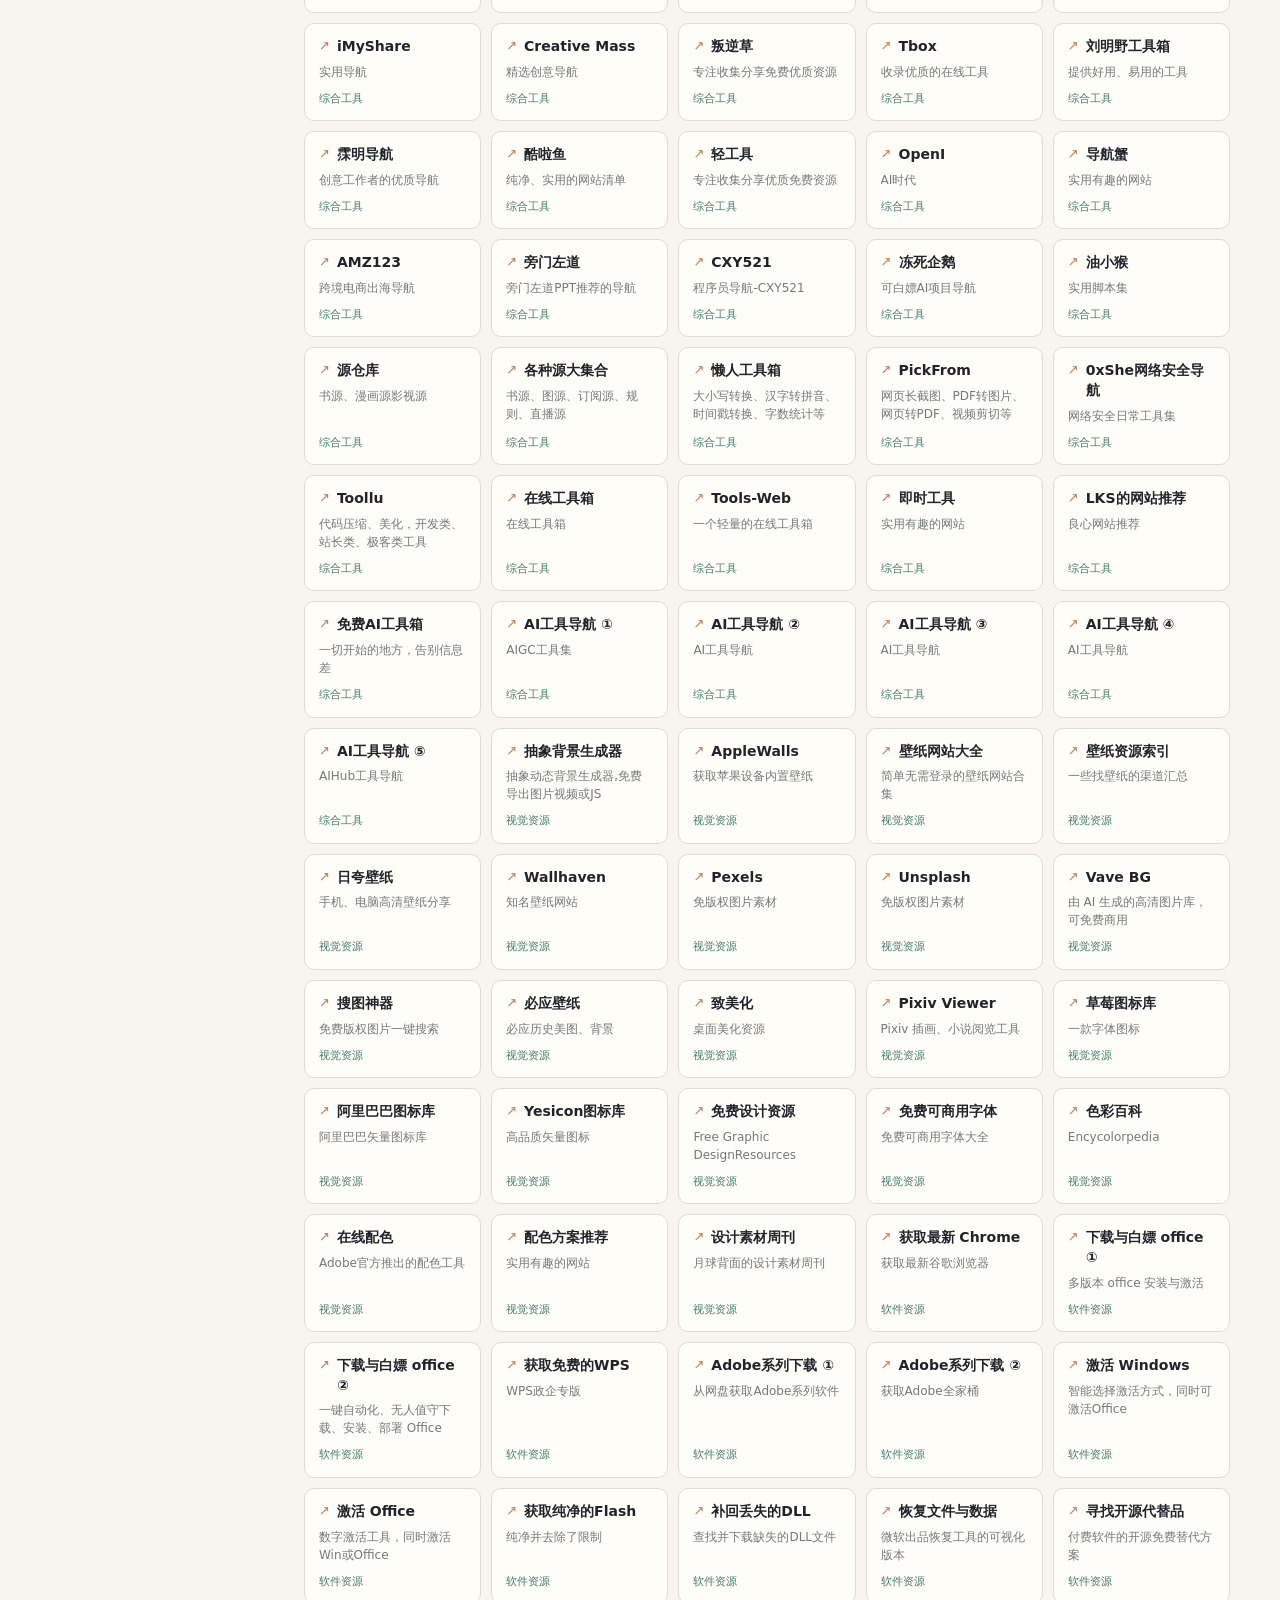
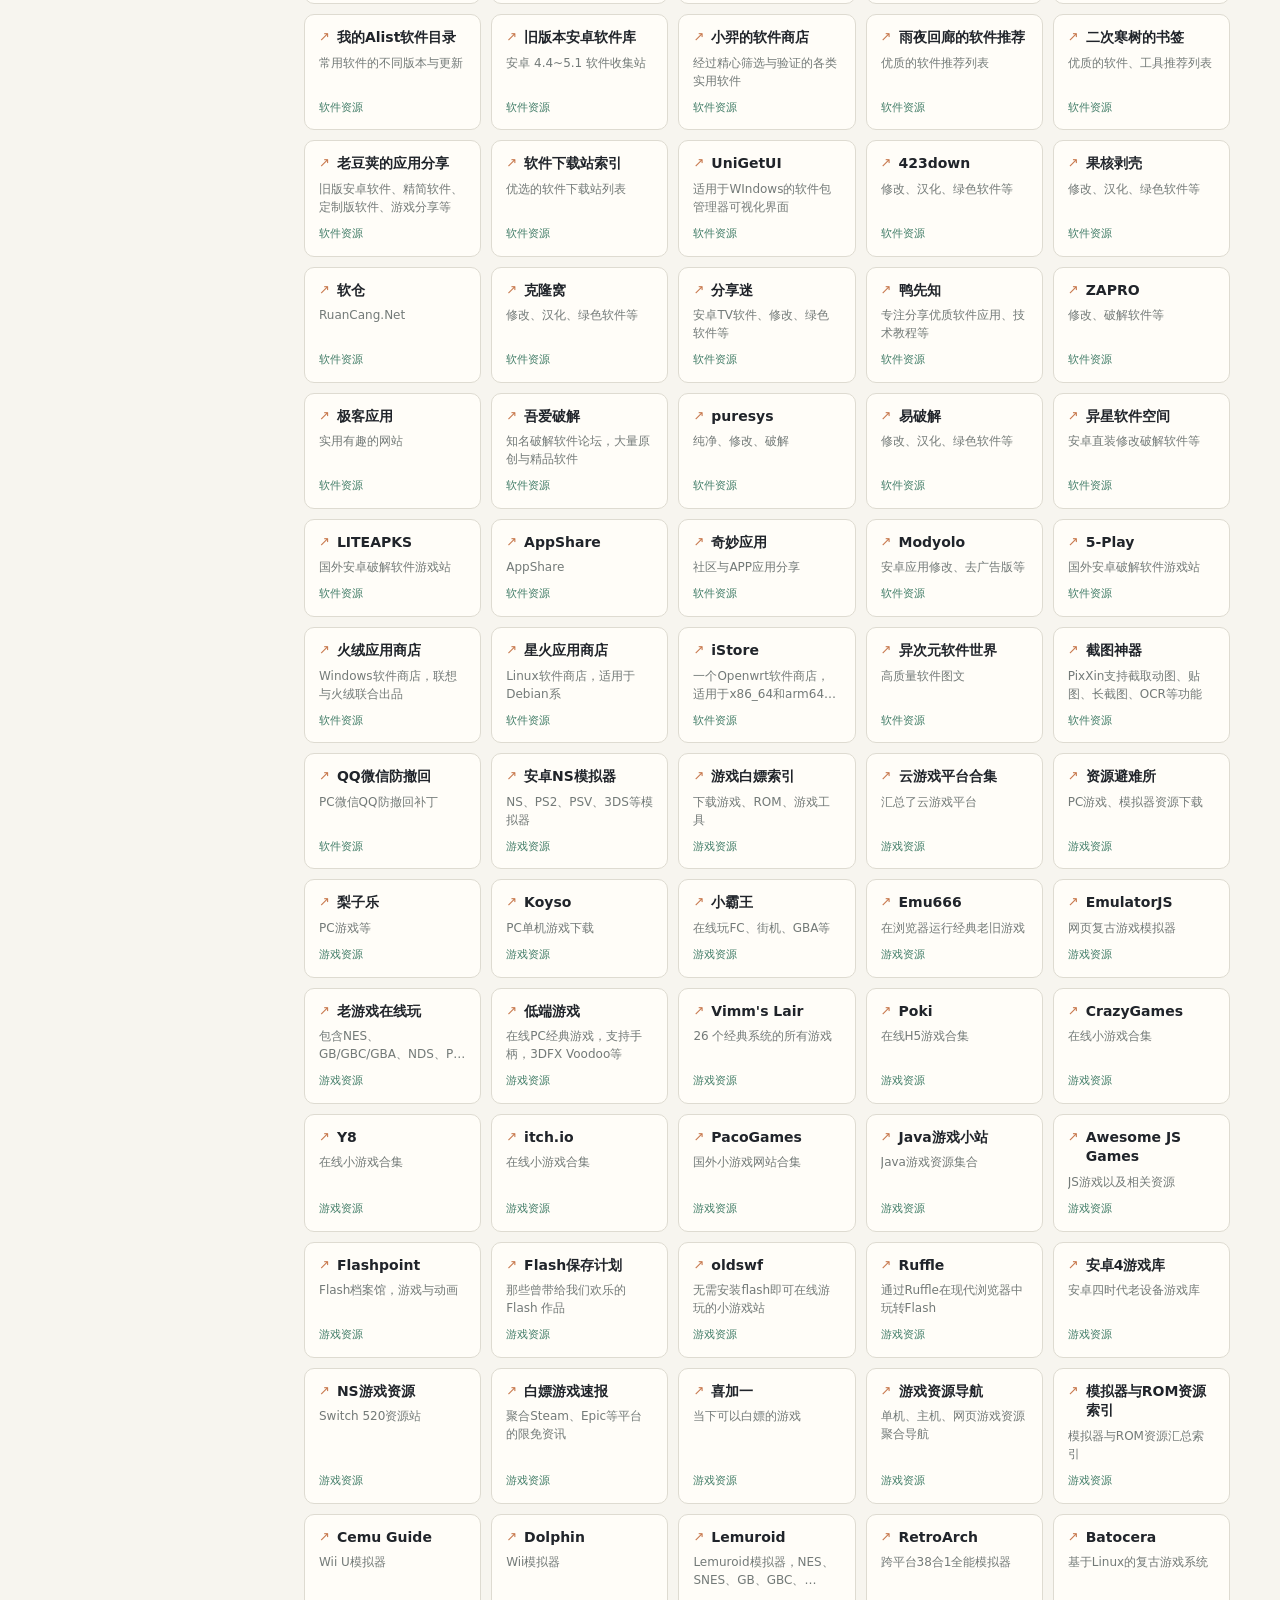
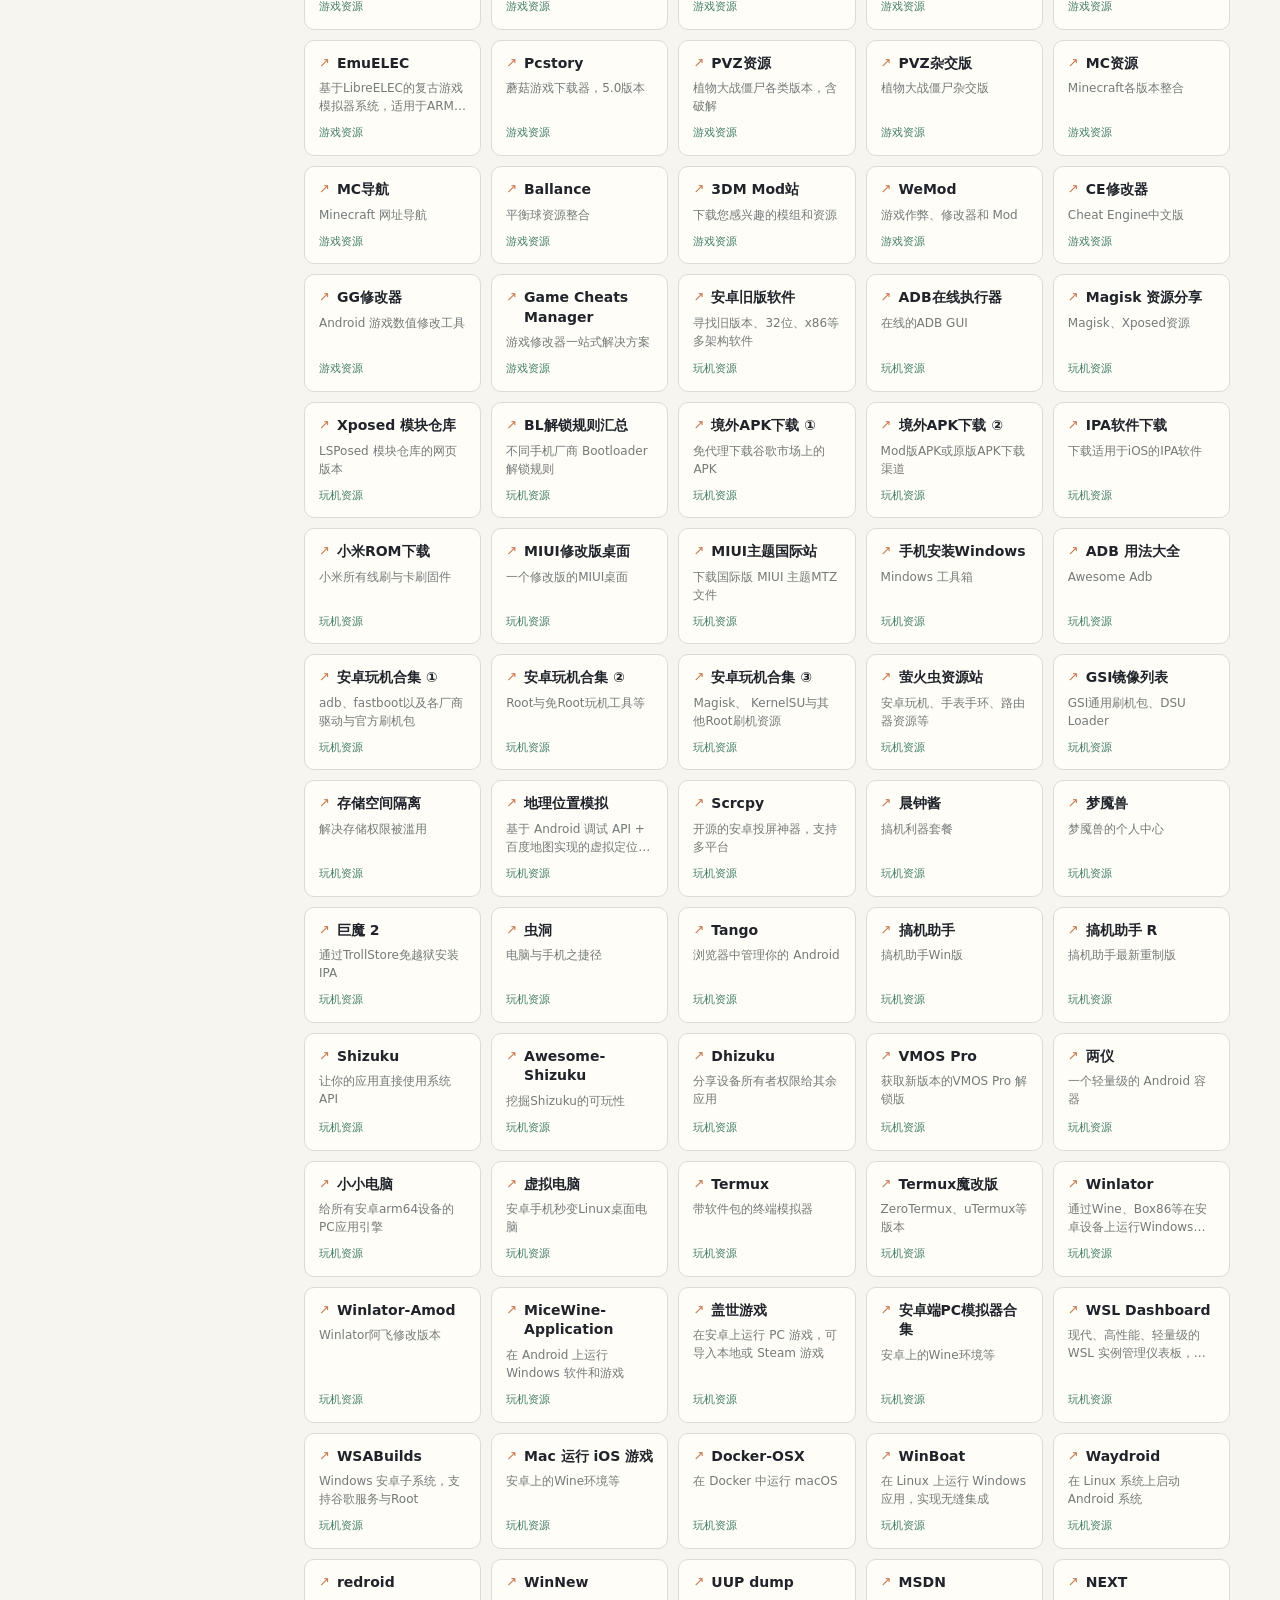
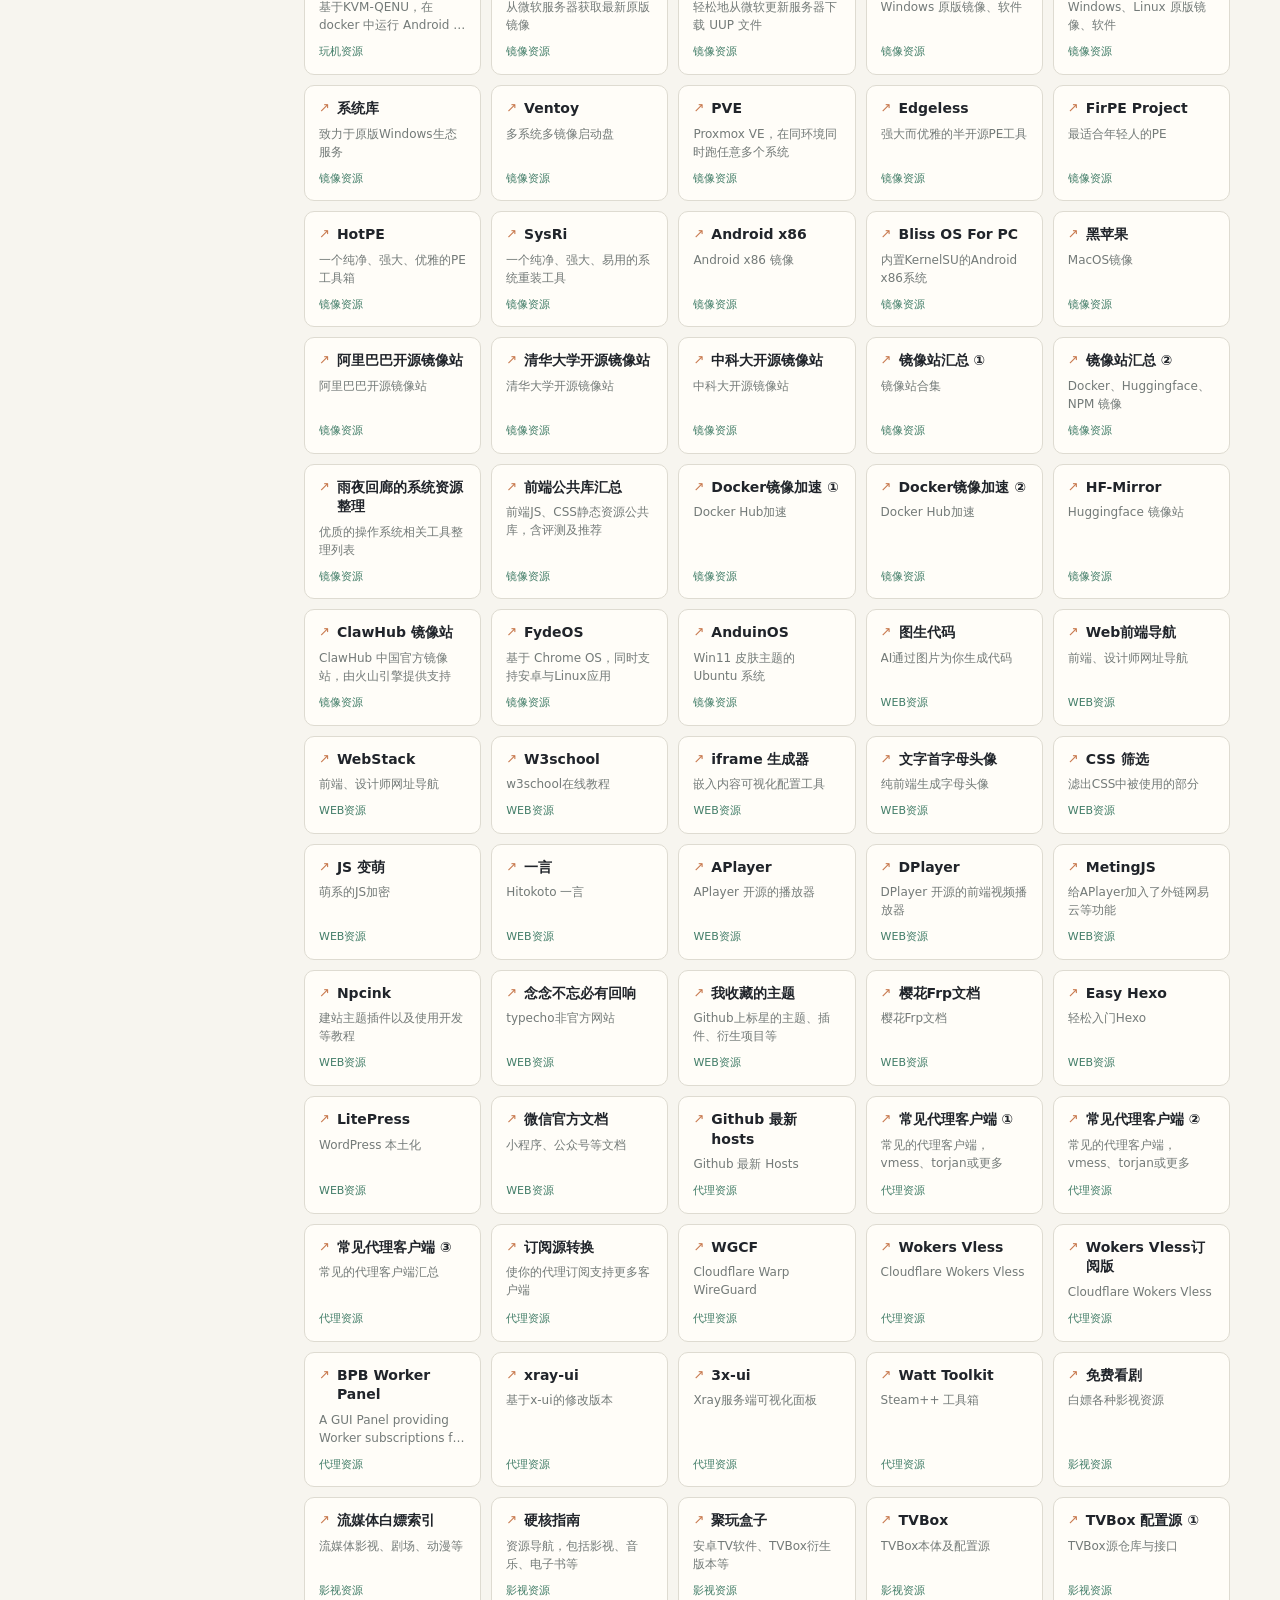
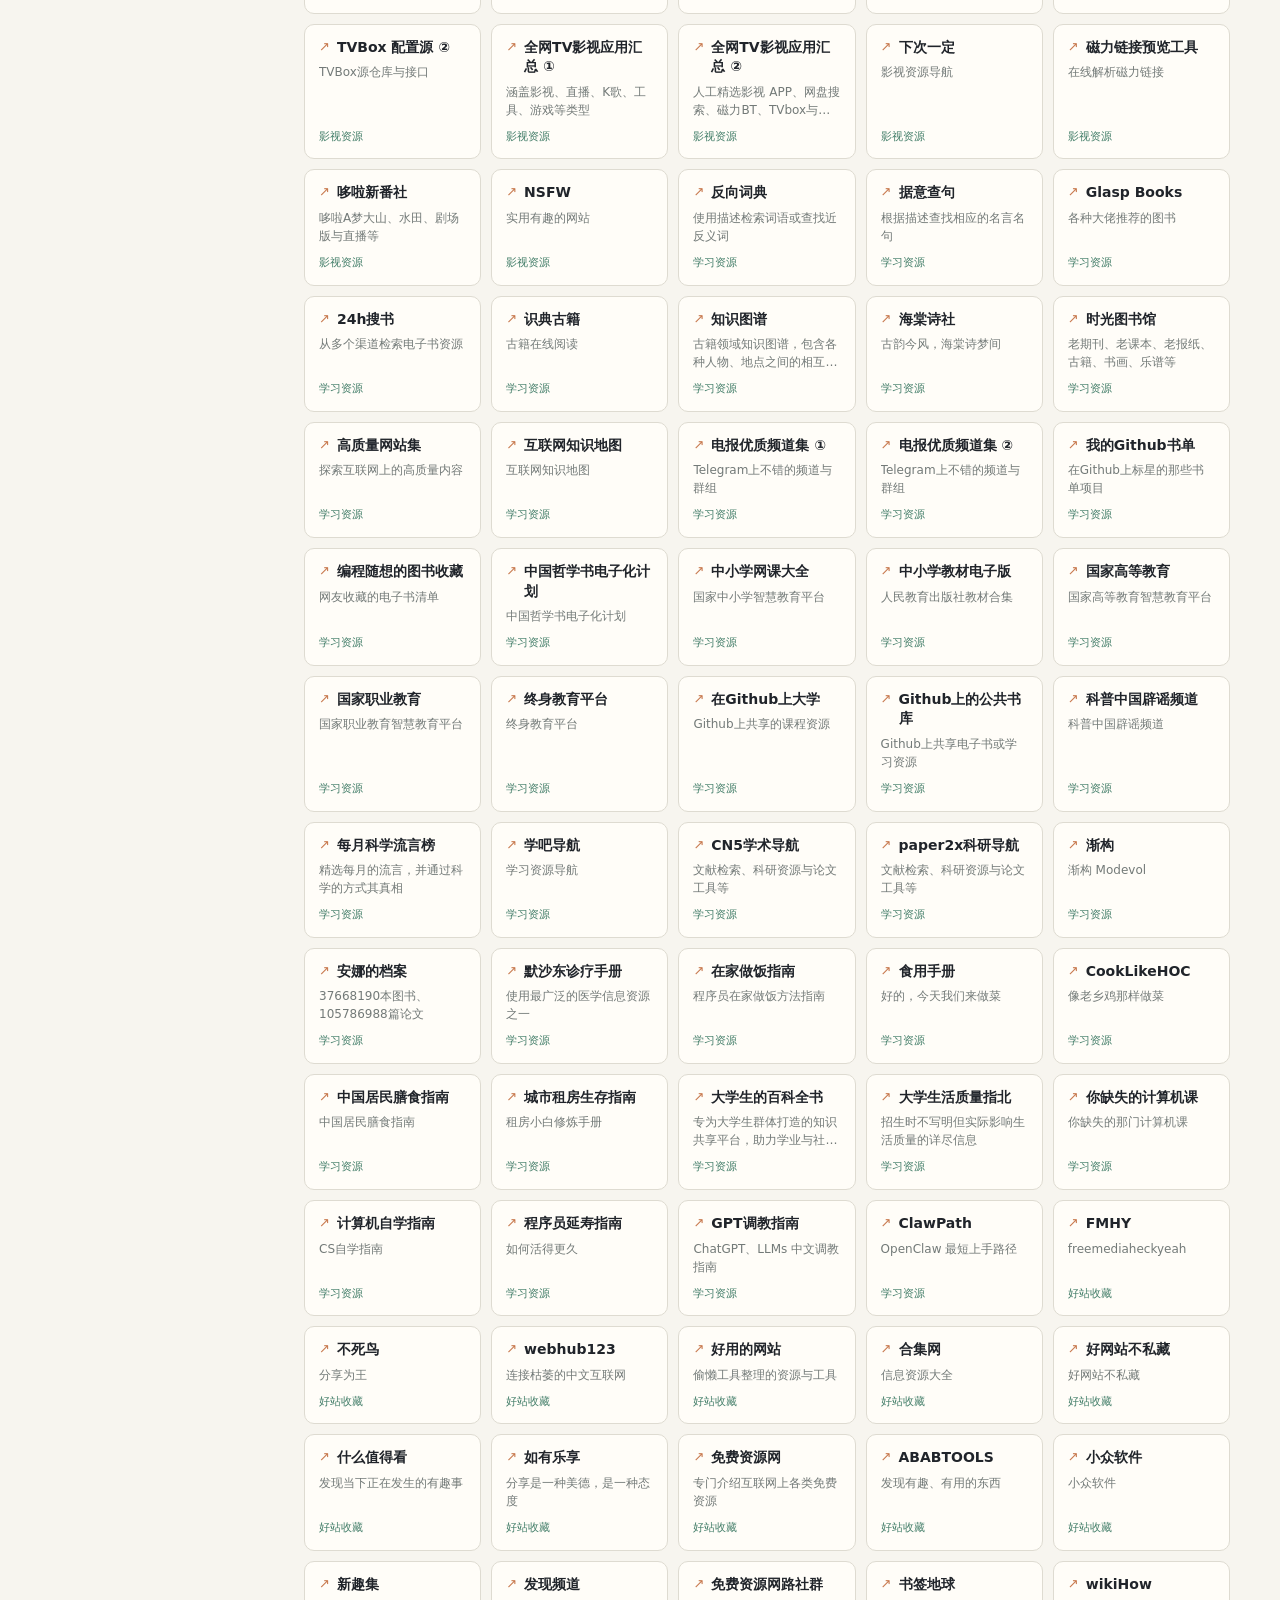
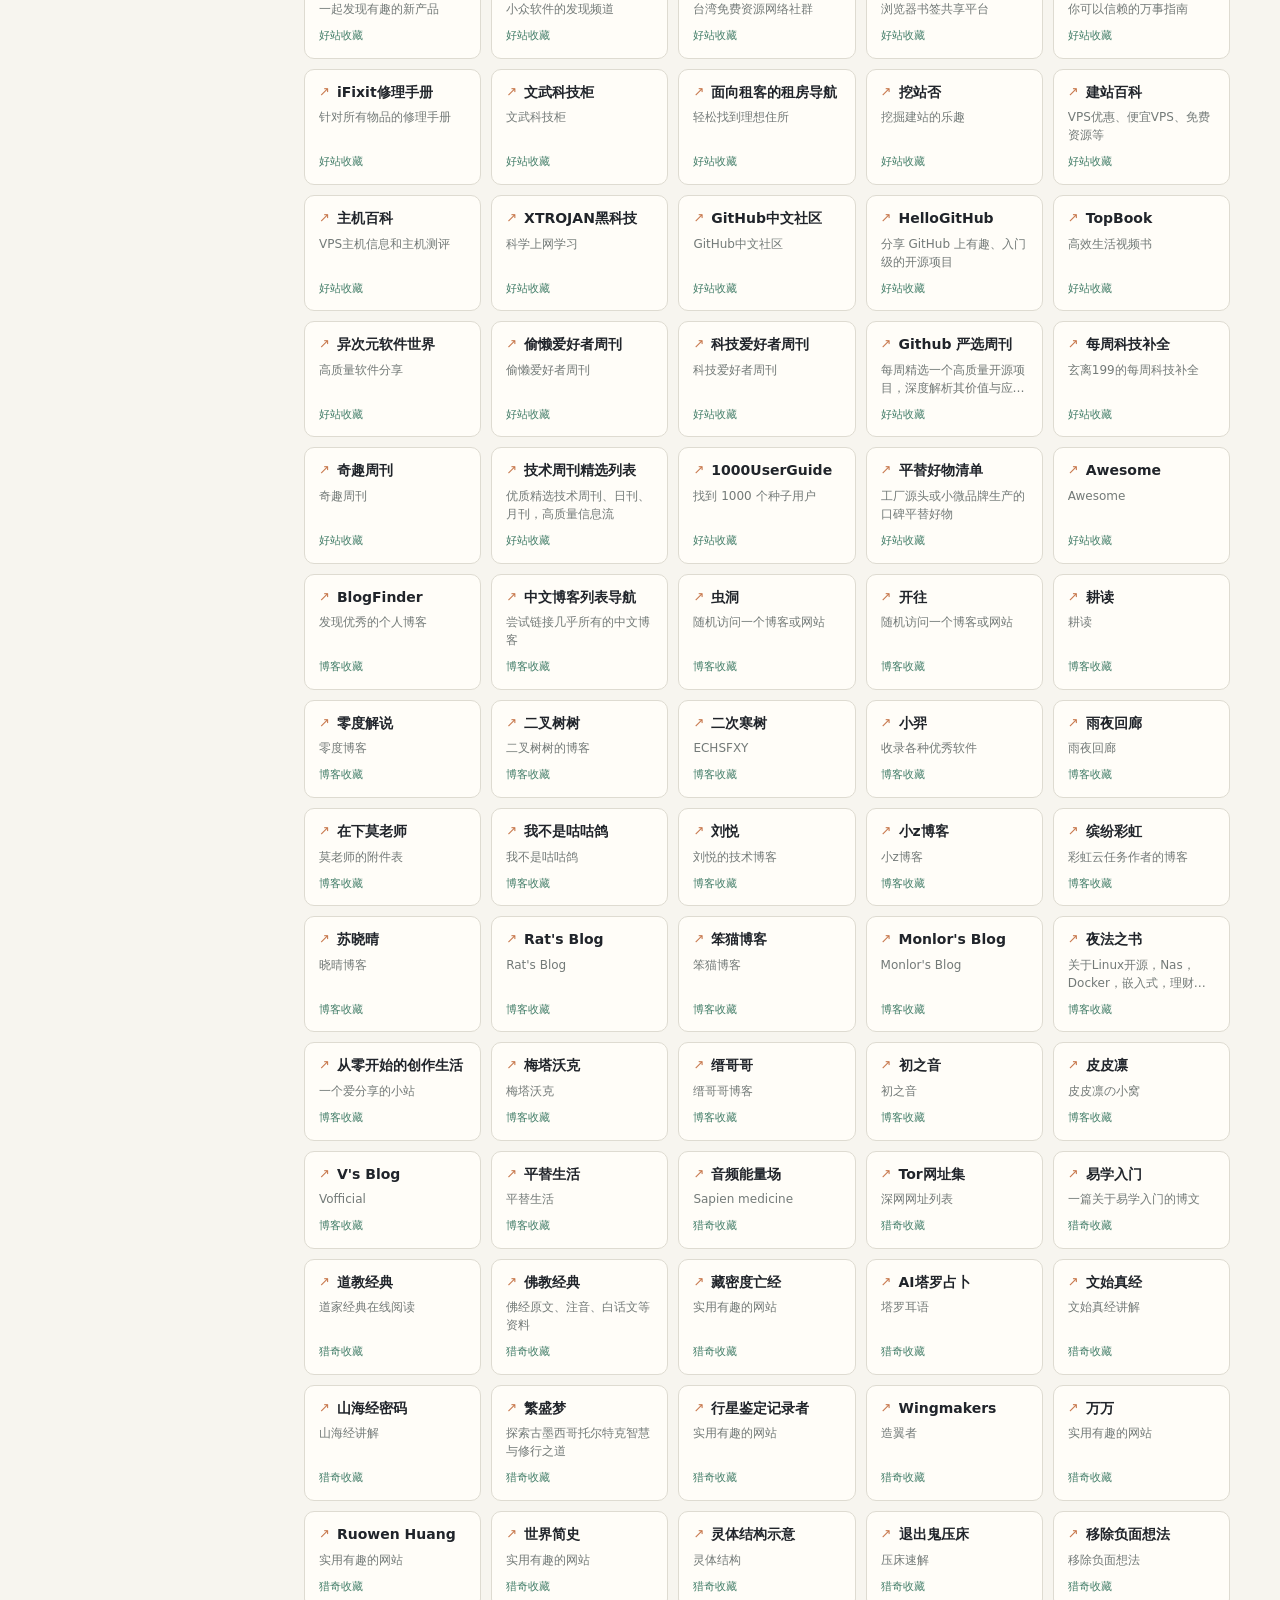
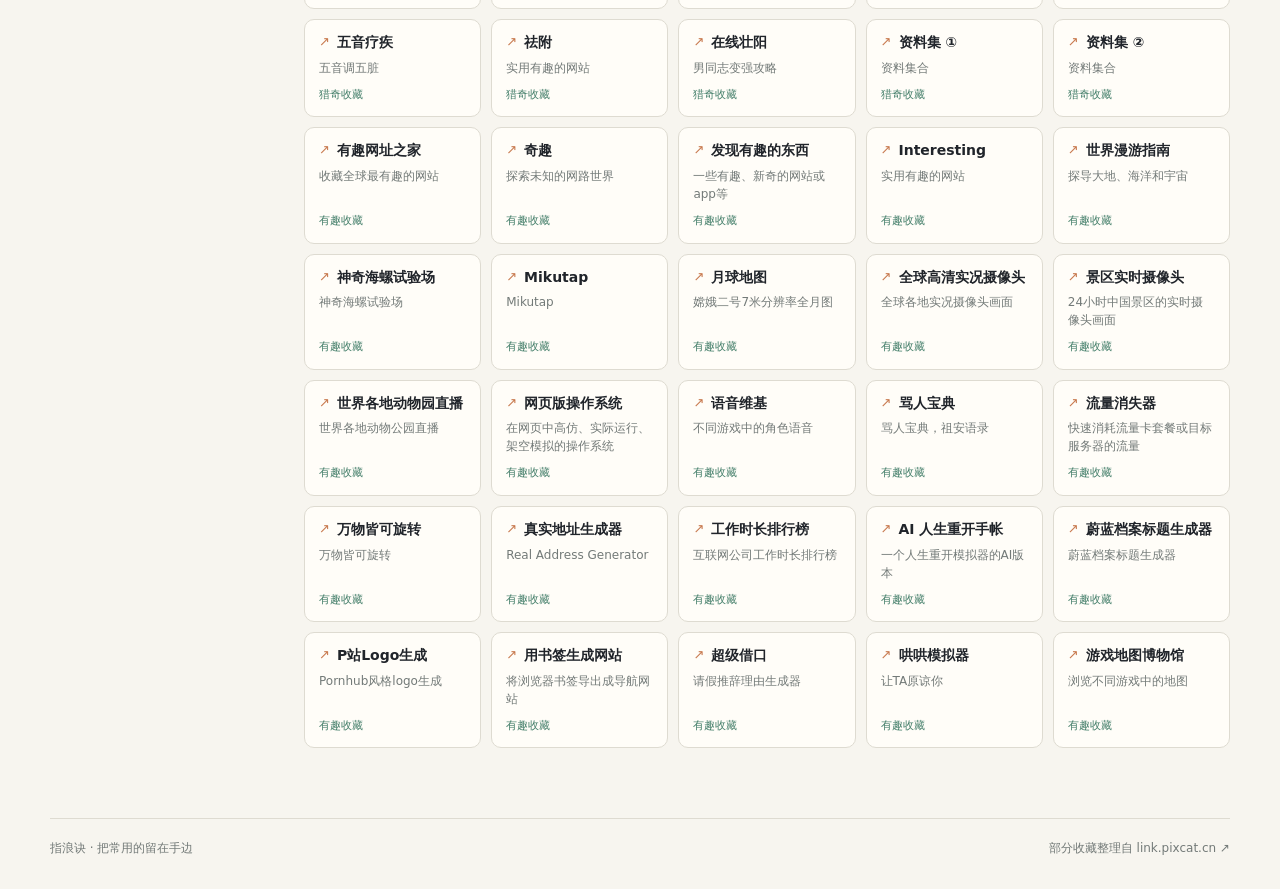
==== commit 6637903a: "Refactor gesture menu assets" ====
--- a/index.html
+++ b/index.html
@@ -1,4 +1,4 @@
-﻿<!doctype html>
+<!doctype html>
 <html lang="zh-CN">
 <head>
 <meta charset="utf-8">
@@ -6,56 +6,47 @@
 <meta name="theme-color" content="#f7f5ef">
 <meta name="description" content="指浪诀：把常用、好玩、有趣的互联网入口收在一起。">
 <title>指浪诀 · 个人网络收藏</title>
-<style>
-:root{--paper:#f7f5ef;--ink:#20242a;--muted:#737a78;--line:#dedbd1;--card:#fffdf8;--green:#427d68;--green-soft:#e5efe8;--orange:#c8794e;--shadow:0 8px 24px rgba(46,48,38,.06)}
-*{box-sizing:border-box;margin:0;padding:0}
-html{scroll-behavior:smooth}
-body{background:var(--paper);color:var(--ink);font-family:ui-rounded,"PingFang SC","Microsoft YaHei",system-ui,sans-serif;line-height:1.6;-webkit-font-smoothing:antialiased}
-a{color:inherit;text-decoration:none}
-.shell{width:min(1180px,calc(100% - 32px));margin:0 auto}
-.site-header{padding:28px 0 18px;border-bottom:1px solid var(--line)}
-.header-row{display:flex;align-items:center;justify-content:space-between;gap:16px}
-.brand{display:flex;align-items:center;gap:12px}.mark{width:42px;height:42px;border-radius:14px;background:var(--green);color:#fff;display:grid;place-items:center;font-size:21px;box-shadow:0 5px 12px rgba(66,125,104,.2)}
-.brand h1{font-family:Georgia,"Times New Roman",serif;font-size:26px;letter-spacing:.06em;font-weight:500}.brand p{font-size:12px;color:var(--muted);margin-top:1px}
-.header-link{font-size:13px;color:var(--muted);border-bottom:1px solid var(--line);padding-bottom:3px}.header-link:hover{color:var(--green);border-color:var(--green)}
-.hero{padding:42px 0 32px;display:grid;grid-template-columns:1fr minmax(280px,420px);gap:48px;align-items:end}.eyebrow{color:var(--green);font-size:12px;letter-spacing:.14em;text-transform:uppercase;margin-bottom:13px}.hero h2{font-family:Georgia,"Times New Roman",serif;font-size:clamp(34px,5vw,58px);line-height:1.08;font-weight:500;letter-spacing:.01em;max-width:600px}.hero h2 em{color:var(--orange);font-style:normal}.hero-copy{color:var(--muted);font-size:15px;max-width:430px}.hero-copy strong{color:var(--ink);font-weight:500}
-.search-wrap{background:var(--card);border:1px solid var(--line);border-radius:16px;padding:7px;box-shadow:var(--shadow);display:flex;align-items:center;gap:8px}.search-icon{font-size:20px;padding:0 8px;color:var(--muted)}#search{border:0;outline:0;background:transparent;width:100%;font:inherit;color:var(--ink);font-size:15px;padding:10px 0}#search::placeholder{color:#a5aaa4}.clear{border:0;background:var(--green-soft);color:var(--green);border-radius:10px;padding:8px 10px;cursor:pointer;font-size:12px;display:none}.clear.visible{display:block}
-.main-grid{display:grid;grid-template-columns:220px 1fr;gap:34px;align-items:start;padding-bottom:70px}.sidebar{position:sticky;top:18px}.sidebar-title{font-size:12px;color:var(--muted);letter-spacing:.12em;margin-bottom:12px}.category-select{display:none;width:100%;border:1px solid var(--line);border-radius:12px;background:var(--card);color:var(--ink);font:inherit;font-size:15px;padding:11px 12px;outline:0}.category-list{display:flex;flex-direction:column;gap:2px}.category-button{border:0;background:transparent;color:var(--muted);font:inherit;font-size:14px;text-align:left;border-radius:8px;padding:7px 10px;cursor:pointer;display:flex;justify-content:space-between;align-items:center}.category-button:hover,.category-button.active{background:var(--green-soft);color:var(--green)}.category-button span:last-child{font-size:11px;opacity:.6}
-.content-head{display:flex;align-items:end;justify-content:space-between;gap:12px;margin-bottom:15px}.content-head h3{font-family:Georgia,"Times New Roman",serif;font-size:24px;font-weight:500}.result-count{font-size:12px;color:var(--muted)}.mobile-hint{display:none;color:var(--muted);font-size:12px;margin:-7px 0 12px}.cards{display:grid;grid-template-columns:repeat(auto-fill,minmax(150px,1fr));gap:10px}.site-card{background:var(--card);border:1px solid var(--line);border-radius:10px;padding:13px 14px;min-height:96px;display:flex;flex-direction:column;justify-content:space-between;transition:transform .18s,box-shadow .18s,border-color .18s}.site-card:hover{transform:translateY(-2px);border-color:#b9d4c5;box-shadow:var(--shadow)}.site-name{font-size:14px;font-weight:600;display:flex;gap:7px;align-items:flex-start;line-height:1.4}.site-name::before{content:"↗";color:var(--orange);font-size:13px;font-weight:400;line-height:1.4}.site-desc{color:var(--muted);font-size:12px;line-height:1.5;margin-top:6px;display:-webkit-box;-webkit-line-clamp:2;-webkit-box-orient:vertical;overflow:hidden}.site-category{font-size:11px;color:var(--green);margin-top:9px}.gesture-menu{position:fixed;inset:0;z-index:40;display:none;pointer-events:none;background:rgba(32,36,42,.08)}.gesture-menu.open{display:block}.gesture-item{position:fixed;left:0;top:0;border:1px solid rgba(66,125,104,.22);background:rgba(255,253,248,.96);color:var(--green);box-shadow:0 10px 26px rgba(32,36,42,.12);border-radius:999px;padding:8px 11px;font:inherit;font-size:12px;white-space:nowrap;transform:translate(-50%,-50%) scale(.96);transition:transform .1s,background .1s,color .1s;pointer-events:auto}.gesture-item.active{background:var(--green);color:#fff;transform:translate(-50%,-50%) scale(1.08)}.empty{background:var(--card);border:1px dashed var(--line);border-radius:12px;padding:34px 20px;text-align:center;color:var(--muted);display:none}.empty.show{display:block}.empty strong{display:block;color:var(--ink);font-family:Georgia,serif;font-size:20px;font-weight:500;margin-bottom:5px}
-.site-footer{border-top:1px solid var(--line);padding:20px 0 30px;color:var(--muted);font-size:12px;display:flex;justify-content:space-between;gap:12px}.site-footer a:hover{color:var(--green)}
-@media(max-width:780px){.hero{grid-template-columns:1fr;gap:20px;padding:28px 0 22px}.main-grid{grid-template-columns:1fr;gap:18px}.sidebar{position:sticky;top:0;z-index:5;background:linear-gradient(var(--paper) 0%,var(--paper) 78%,rgba(247,245,239,0));padding:10px 0 18px}.sidebar-title{margin-bottom:8px}.category-select{display:block}.category-list{display:none}.content-head{margin-top:-4px}.cards{grid-template-columns:repeat(2,minmax(0,1fr));gap:8px}.site-card{min-height:84px;padding:10px 10px;border-radius:9px}.site-card:hover{transform:none}.site-name{font-size:13px;gap:5px}.site-desc{font-size:11px;line-height:1.45;-webkit-line-clamp:1}.site-category{margin-top:5px;font-size:10px}.mobile-hint.show{display:block}}
-@media(max-width:500px){.shell{width:min(100% - 24px,1180px)}.site-header{padding-top:16px}.header-row{align-items:flex-start}.brand{gap:10px}.brand h1{font-size:22px}.brand p{font-size:11px;line-height:1.45}.mark{width:36px;height:36px;border-radius:11px;font-size:19px}.header-link{font-size:12px;white-space:nowrap}.hero h2{font-size:34px}.hero-copy{font-size:14px}.search-wrap{border-radius:13px;padding:5px}.content-head h3{font-size:22px}.site-name{font-size:14px}.site-footer{display:block}.site-footer span{display:block;margin-bottom:4px}}
-</style>
+<link rel="stylesheet" href="./style.css">
 </head>
 <body>
-<header class="site-header"><div class="shell header-row"><a class="brand" href="."><span class="mark">指</span><span><h1>指浪诀</h1><p>个人网络收藏 · 随手一指，去看点有意思的</p></span></a><a class="header-link" href="https://link.pixcat.cn" target="_blank" rel="noreferrer">收藏来源 ↗</a></div></header>
+<header class="site-header">
+  <div class="shell header-row">
+    <a class="brand" href=".">
+      <span class="mark">指</span>
+      <span><h1>指浪诀</h1><p>个人网络收藏 · 随手一指，去看点有意思的</p></span>
+    </a>
+    <a class="header-link" href="https://link.pixcat.cn" target="_blank" rel="noopener noreferrer">收藏来源 ↗</a>
+  </div>
+</header>
 <main class="shell">
-<section class="hero"><div><p class="eyebrow">A small corner of the web</p><h2>把互联网里<br><em>好玩的入口</em>收好。</h2><p class="hero-copy"><strong>指浪诀</strong> 是我的个人网络收藏夹。工具、灵感、资源、游戏和一些说不清但值得点开的东西，都在这里。</p></div><div class="search-wrap"><span class="search-icon">⌕</span><input id="search" type="search" placeholder="搜索网站、分类或关键词" autocomplete="off"><button id="clear" class="clear" type="button">清除</button></div></section>
-<div class="main-grid"><aside class="sidebar"><p class="sidebar-title">分类浏览</p><select id="categorySelect" class="category-select" aria-label="选择网站分类"></select><nav id="categories" class="category-list" aria-label="网站分类"></nav></aside><section><div class="content-head"><h3 id="heading">精选入口</h3><p id="count" class="result-count"></p></div><p id="mobileHint" class="mobile-hint"></p><div id="cards" class="cards"></div><div id="empty" class="empty"><strong>没有找到这个入口</strong><span>换个关键词，或从左侧挑一个分类看看。</span></div></section></div>
+  <section class="hero">
+    <div>
+      <p class="eyebrow">A small corner of the web</p>
+      <h2>把互联网里<br><em>好玩的入口</em>收好。</h2>
+      <p class="hero-copy"><strong>指浪诀</strong> 是我的个人网络收藏夹。工具、灵感、资源、游戏和一些说不清但值得点开的东西，都在这里。</p>
+    </div>
+    <div class="search-wrap">
+      <span class="search-icon">⌕</span>
+      <input id="search" type="search" placeholder="搜索网站、分类或关键词" autocomplete="off">
+      <button id="clear" class="clear" type="button">清除</button>
+    </div>
+  </section>
+  <div class="main-grid">
+    <aside class="sidebar">
+      <p class="sidebar-title">分类浏览</p>
+      <select id="categorySelect" class="category-select" aria-label="选择网站分类"></select>
+      <nav id="categories" class="category-list" aria-label="网站分类"></nav>
+    </aside>
+    <section>
+      <div class="content-head"><h3 id="heading">精选入口</h3><p id="count" class="result-count"></p></div>
+      <p id="mobileHint" class="mobile-hint"></p>
+      <div id="cards" class="cards"></div>
+      <div id="empty" class="empty"><strong>没有找到这个入口</strong><span>换个关键词，或从左侧挑一个分类看看。</span></div>
+    </section>
+  </div>
 </main>
-<footer class="site-footer shell"><span>指浪诀 · 把常用的留在手边</span><a href="https://link.pixcat.cn" target="_blank" rel="noreferrer">部分收藏整理自 link.pixcat.cn ↗</a></footer>
+<footer class="site-footer shell"><span>指浪诀 · 把常用的留在手边</span><a href="https://link.pixcat.cn" target="_blank" rel="noopener noreferrer">部分收藏整理自 link.pixcat.cn ↗</a></footer>
 <div id="gestureMenu" class="gesture-menu" aria-hidden="true"></div>
-<script>
-const state={groups:[],category:'全部',query:''};
-const els={categories:document.querySelector('#categories'),categorySelect:document.querySelector('#categorySelect'),cards:document.querySelector('#cards'),heading:document.querySelector('#heading'),count:document.querySelector('#count'),mobileHint:document.querySelector('#mobileHint'),empty:document.querySelector('#empty'),search:document.querySelector('#search'),clear:document.querySelector('#clear'),gestureMenu:document.querySelector('#gestureMenu')};
-const featured=['效率工具','媒体工具','检索工具','视觉资源','游戏资源','学习资源','好站收藏','博客收藏','有趣收藏'];
-function totalSites(){return state.groups.reduce((n,g)=>n+g.sites.length,0)}
-function renderCategories(){const all=[{category:'全部',sites:Array(totalSites())},...state.groups];els.categories.innerHTML=all.map(g=>`<button class="category-button ${state.category===g.category?'active':''}" data-category="${escapeAttr(g.category)}" aria-current="${state.category===g.category?'true':'false'}"><span>${escapeHtml(g.category)}</span><span>${g.sites.length}</span></button>`).join('');els.categorySelect.innerHTML=all.map(g=>`<option value="${escapeAttr(g.category)}">${escapeHtml(g.category)} · ${g.sites.length}</option>`).join('');els.categorySelect.value=state.category}
-function currentSites(){let groups=state.groups.filter(g=>state.category==='全部'||g.category===state.category);let sites=groups.flatMap(g=>g.sites.map(s=>({...s,category:g.category})));const q=state.query.trim().toLowerCase();if(q)sites=sites.filter(s=>`${s.name} ${s.desc} ${s.category}`.toLowerCase().includes(q));return sites}
-function render(){const sites=currentSites();els.heading.textContent=state.query?`搜索：${state.query}`:state.category==='全部'?'精选入口':state.category;els.count.textContent=`${sites.length} 个入口`;els.mobileHint.textContent=sites.length>24?'当前分类内容较多，建议用搜索框继续缩小范围。':'';els.mobileHint.classList.toggle('show',sites.length>24);els.cards.innerHTML=sites.map(s=>`<a class="site-card" href="${escapeAttr(s.href)}" target="_blank" rel="noopener noreferrer"><span><span class="site-name">${escapeHtml(s.name)}</span><span class="site-desc">${escapeHtml(s.desc||'实用有趣的网站')}</span></span><span class="site-category">${escapeHtml(s.category)}</span></a>`).join('');els.empty.classList.toggle('show',sites.length===0);els.cards.style.display=sites.length?'grid':'none';renderCategories()}
-function escapeHtml(v){return String(v).replace(/[&<>"']/g,c=>({'&':'&amp;','<':'&lt;','>':'&gt;','"':'&quot;',"'":'&#39;'}[c]))}function escapeAttr(v){return escapeHtml(v)}
-function chooseCategory(category){state.category=category;state.query='';els.search.value='';els.clear.classList.remove('visible');render();window.scrollTo({top:document.querySelector('.main-grid').offsetTop-12,behavior:'smooth'})}
-els.categories.addEventListener('click',e=>{const b=e.target.closest('[data-category]');if(!b)return;chooseCategory(b.dataset.category)});els.categorySelect.addEventListener('change',e=>chooseCategory(e.target.value));els.search.addEventListener('input',e=>{state.query=e.target.value;state.category='全部';els.clear.classList.toggle('visible',Boolean(state.query));render()});els.clear.addEventListener('click',()=>{state.query='';els.search.value='';els.clear.classList.remove('visible');render();els.search.focus()});
-const gesture={tracking:false,open:false,side:'left',startX:0,startY:0,active:null};
-function gestureCategories(){return ['全部',...state.groups.map(g=>g.category)]}
-function openGestureMenu(x,y,side){const cats=gestureCategories();els.gestureMenu.innerHTML=cats.map(c=>`<button class="gesture-item" type="button" data-category="${escapeAttr(c)}">${escapeHtml(c)}</button>`).join('');const items=[...els.gestureMenu.querySelectorAll('.gesture-item')];const originX=side==='left'?0:window.innerWidth;const originY=Math.min(Math.max(y,96),window.innerHeight-230);items.forEach((item,i)=>{const ring=Math.floor(i/7);const slot=i%7;const angle=(18+slot*10+ring*4)*Math.PI/180;const radius=86+ring*64;const x=originX+(side==='left'?Math.cos(angle)*radius:-Math.cos(angle)*radius);const y=originY+Math.sin(angle)*radius;item.style.left=`${Math.min(Math.max(x,42),window.innerWidth-42)}px`;item.style.top=`${Math.min(Math.max(y,70),window.innerHeight-32)}px`;item.classList.toggle('active',item.dataset.category===state.category)});els.gestureMenu.classList.add('open');els.gestureMenu.setAttribute('aria-hidden','false');gesture.open=true;updateGestureTarget(x,y)}
-function closeGestureMenu(choose){if(choose&&gesture.active)chooseCategory(gesture.active.dataset.category);els.gestureMenu.classList.remove('open');els.gestureMenu.setAttribute('aria-hidden','true');els.gestureMenu.innerHTML='';gesture.tracking=false;gesture.open=false;gesture.active=null}
-function updateGestureTarget(x,y){const item=document.elementFromPoint(x,y)?.closest?.('.gesture-item');if(item!==gesture.active){gesture.active?.classList.remove('active');gesture.active=item||null;gesture.active?.classList.add('active')}}
-window.addEventListener('pointerdown',e=>{if(!matchMedia('(max-width:780px) and (pointer:coarse)').matches||state.groups.length===0)return;const edge=28;if(e.clientX>edge&&e.clientX<window.innerWidth-edge)return;gesture.tracking=true;gesture.side=e.clientX<edge?'left':'right';gesture.startX=e.clientX;gesture.startY=e.clientY;gesture.active=null},{passive:true});
-window.addEventListener('pointermove',e=>{if(!gesture.tracking)return;const dx=e.clientX-gesture.startX;const dy=e.clientY-gesture.startY;const inward=gesture.side==='left'?dx:-dx;if(!gesture.open&&inward>34&&dy>22)openGestureMenu(e.clientX,e.clientY,gesture.side);if(gesture.open){e.preventDefault();updateGestureTarget(e.clientX,e.clientY)}},{passive:false});
-window.addEventListener('pointerup',()=>{if(gesture.open)closeGestureMenu(true);else gesture.tracking=false});
-window.addEventListener('pointercancel',()=>closeGestureMenu(false));
-fetch('./bookmarks.json').then(r=>{if(!r.ok)throw new Error('load failed');return r.json()}).then(data=>{state.groups=data;render()}).catch(()=>{els.heading.textContent='暂时无法加载收藏';els.count.textContent='请刷新页面重试';els.empty.classList.add('show');els.empty.querySelector('span').textContent='收藏数据加载失败，请稍后刷新。'});
-</script>
+<script src="./app.js" defer></script>
 </body>
 </html>
--- a/style.css
+++ b/style.css
@@ -0,0 +1,22 @@
+:root{--paper:#f7f5ef;--ink:#20242a;--muted:#737a78;--line:#dedbd1;--card:#fffdf8;--green:#427d68;--green-soft:#e5efe8;--orange:#c8794e;--shadow:0 8px 24px rgba(46,48,38,.06)}
+*{box-sizing:border-box;margin:0;padding:0}
+html{scroll-behavior:smooth}
+body{background:var(--paper);color:var(--ink);font-family:ui-rounded,"PingFang SC","Microsoft YaHei",system-ui,sans-serif;line-height:1.6;-webkit-font-smoothing:antialiased}
+body.gesture-lock{overflow:hidden;touch-action:none;overscroll-behavior:none}
+a{color:inherit;text-decoration:none}
+.shell{width:min(1180px,calc(100% - 32px));margin:0 auto}
+.site-header{padding:28px 0 18px;border-bottom:1px solid var(--line)}
+.header-row{display:flex;align-items:center;justify-content:space-between;gap:16px}
+.brand{display:flex;align-items:center;gap:12px}.mark{width:42px;height:42px;border-radius:14px;background:var(--green);color:#fff;display:grid;place-items:center;font-size:21px;box-shadow:0 5px 12px rgba(66,125,104,.2)}
+.brand h1{font-family:Georgia,"Times New Roman",serif;font-size:26px;letter-spacing:.06em;font-weight:500}.brand p{font-size:12px;color:var(--muted);margin-top:1px}
+.header-link{font-size:13px;color:var(--muted);border-bottom:1px solid var(--line);padding-bottom:3px}.header-link:hover{color:var(--green);border-color:var(--green)}
+.hero{padding:42px 0 32px;display:grid;grid-template-columns:1fr minmax(280px,420px);gap:48px;align-items:end}.eyebrow{color:var(--green);font-size:12px;letter-spacing:.14em;text-transform:uppercase;margin-bottom:13px}.hero h2{font-family:Georgia,"Times New Roman",serif;font-size:clamp(34px,5vw,58px);line-height:1.08;font-weight:500;letter-spacing:.01em;max-width:600px}.hero h2 em{color:var(--orange);font-style:normal}.hero-copy{color:var(--muted);font-size:15px;max-width:430px}.hero-copy strong{color:var(--ink);font-weight:500}
+.search-wrap{background:var(--card);border:1px solid var(--line);border-radius:16px;padding:7px;box-shadow:var(--shadow);display:flex;align-items:center;gap:8px}.search-icon{font-size:20px;padding:0 8px;color:var(--muted)}#search{border:0;outline:0;background:transparent;width:100%;font:inherit;color:var(--ink);font-size:15px;padding:10px 0}#search::placeholder{color:#a5aaa4}.clear{border:0;background:var(--green-soft);color:var(--green);border-radius:10px;padding:8px 10px;cursor:pointer;font-size:12px;display:none}.clear.visible{display:block}
+.main-grid{display:grid;grid-template-columns:220px 1fr;gap:34px;align-items:start;padding-bottom:70px}.sidebar{position:sticky;top:18px}.sidebar-title{font-size:12px;color:var(--muted);letter-spacing:.12em;margin-bottom:12px}.category-select{display:none;width:100%;border:1px solid var(--line);border-radius:12px;background:var(--card);color:var(--ink);font:inherit;font-size:15px;padding:11px 12px;outline:0}.category-list{display:flex;flex-direction:column;gap:2px}.category-button{border:0;background:transparent;color:var(--muted);font:inherit;font-size:14px;text-align:left;border-radius:8px;padding:7px 10px;cursor:pointer;display:flex;justify-content:space-between;align-items:center}.category-button:hover,.category-button.active{background:var(--green-soft);color:var(--green)}.category-button span:last-child{font-size:11px;opacity:.6}
+.content-head{display:flex;align-items:end;justify-content:space-between;gap:12px;margin-bottom:15px}.content-head h3{font-family:Georgia,"Times New Roman",serif;font-size:24px;font-weight:500}.result-count,.mobile-hint{font-size:12px;color:var(--muted)}.mobile-hint{display:none;margin:-7px 0 12px}.mobile-hint.show{display:block}.cards{display:grid;grid-template-columns:repeat(auto-fill,minmax(150px,1fr));gap:10px}.site-card{background:var(--card);border:1px solid var(--line);border-radius:10px;padding:13px 14px;min-height:96px;display:flex;flex-direction:column;justify-content:space-between;transition:transform .18s,box-shadow .18s,border-color .18s}.site-card:hover{transform:translateY(-2px);border-color:#b9d4c5;box-shadow:var(--shadow)}.site-name{font-size:14px;font-weight:600;display:flex;gap:7px;align-items:flex-start;line-height:1.4}.site-name::before{content:"↗";color:var(--orange);font-size:13px;font-weight:400;line-height:1.4}.site-desc{color:var(--muted);font-size:12px;line-height:1.5;margin-top:6px;display:-webkit-box;-webkit-line-clamp:2;-webkit-box-orient:vertical;overflow:hidden}.site-category{font-size:11px;color:var(--green);margin-top:9px}
+.gesture-menu{position:fixed;inset:0;z-index:40;display:none;pointer-events:none;background:rgba(32,36,42,.08);touch-action:none}.gesture-menu.open{display:block}.gesture-item{position:fixed;left:0;top:0;border:1px solid rgba(66,125,104,.22);background:rgba(255,253,248,.96);color:var(--green);box-shadow:0 10px 26px rgba(32,36,42,.12);border-radius:999px;padding:8px 11px;font:inherit;font-size:12px;white-space:nowrap;transform:translate(-50%,-50%) scale(.98);transition:transform .1s,background .1s,color .1s;pointer-events:auto;touch-action:none;animation:gestureFloat 1.9s ease-in-out infinite}.gesture-item:nth-child(3n){animation-delay:-.6s}.gesture-item:nth-child(4n){animation-duration:2.25s}.gesture-item:nth-child(5n){animation-delay:-1.1s}.gesture-item.active{background:var(--green);color:#fff;transform:translate(-50%,-50%) scale(1.16)}
+@keyframes gestureFloat{0%,100%{translate:0 0}25%{translate:4px -7px}50%{translate:-5px 6px}75%{translate:6px 2px}}
+.empty{background:var(--card);border:1px dashed var(--line);border-radius:12px;padding:34px 20px;text-align:center;color:var(--muted);display:none}.empty.show{display:block}.empty strong{display:block;color:var(--ink);font-family:Georgia,serif;font-size:20px;font-weight:500;margin-bottom:5px}
+.site-footer{border-top:1px solid var(--line);padding:20px 0 30px;color:var(--muted);font-size:12px;display:flex;justify-content:space-between;gap:12px}.site-footer a:hover{color:var(--green)}
+@media(max-width:780px){.hero{grid-template-columns:1fr;gap:20px;padding:28px 0 22px}.main-grid{grid-template-columns:1fr;gap:18px}.sidebar{position:sticky;top:0;z-index:5;background:linear-gradient(var(--paper) 0%,var(--paper) 78%,rgba(247,245,239,0));padding:10px 0 18px}.sidebar-title{margin-bottom:8px}.category-select{display:block}.category-list{display:none}.content-head{margin-top:-4px}.cards{grid-template-columns:repeat(2,minmax(0,1fr));gap:8px}.site-card{min-height:84px;padding:10px;border-radius:9px}.site-card:hover{transform:none}.site-name{font-size:13px;gap:5px}.site-desc{font-size:11px;line-height:1.45;-webkit-line-clamp:1}.site-category{margin-top:5px;font-size:10px}}
+@media(max-width:500px){.shell{width:min(100% - 24px,1180px)}.site-header{padding-top:16px}.header-row{align-items:flex-start}.brand{gap:10px}.brand h1{font-size:22px}.brand p{font-size:11px;line-height:1.45}.mark{width:36px;height:36px;border-radius:11px;font-size:19px}.header-link{font-size:12px;white-space:nowrap}.hero h2{font-size:34px}.hero-copy{font-size:14px}.search-wrap{border-radius:13px;padding:5px}.content-head h3{font-size:22px}.site-name{font-size:14px}.site-footer{display:block}.site-footer span{display:block;margin-bottom:4px}}
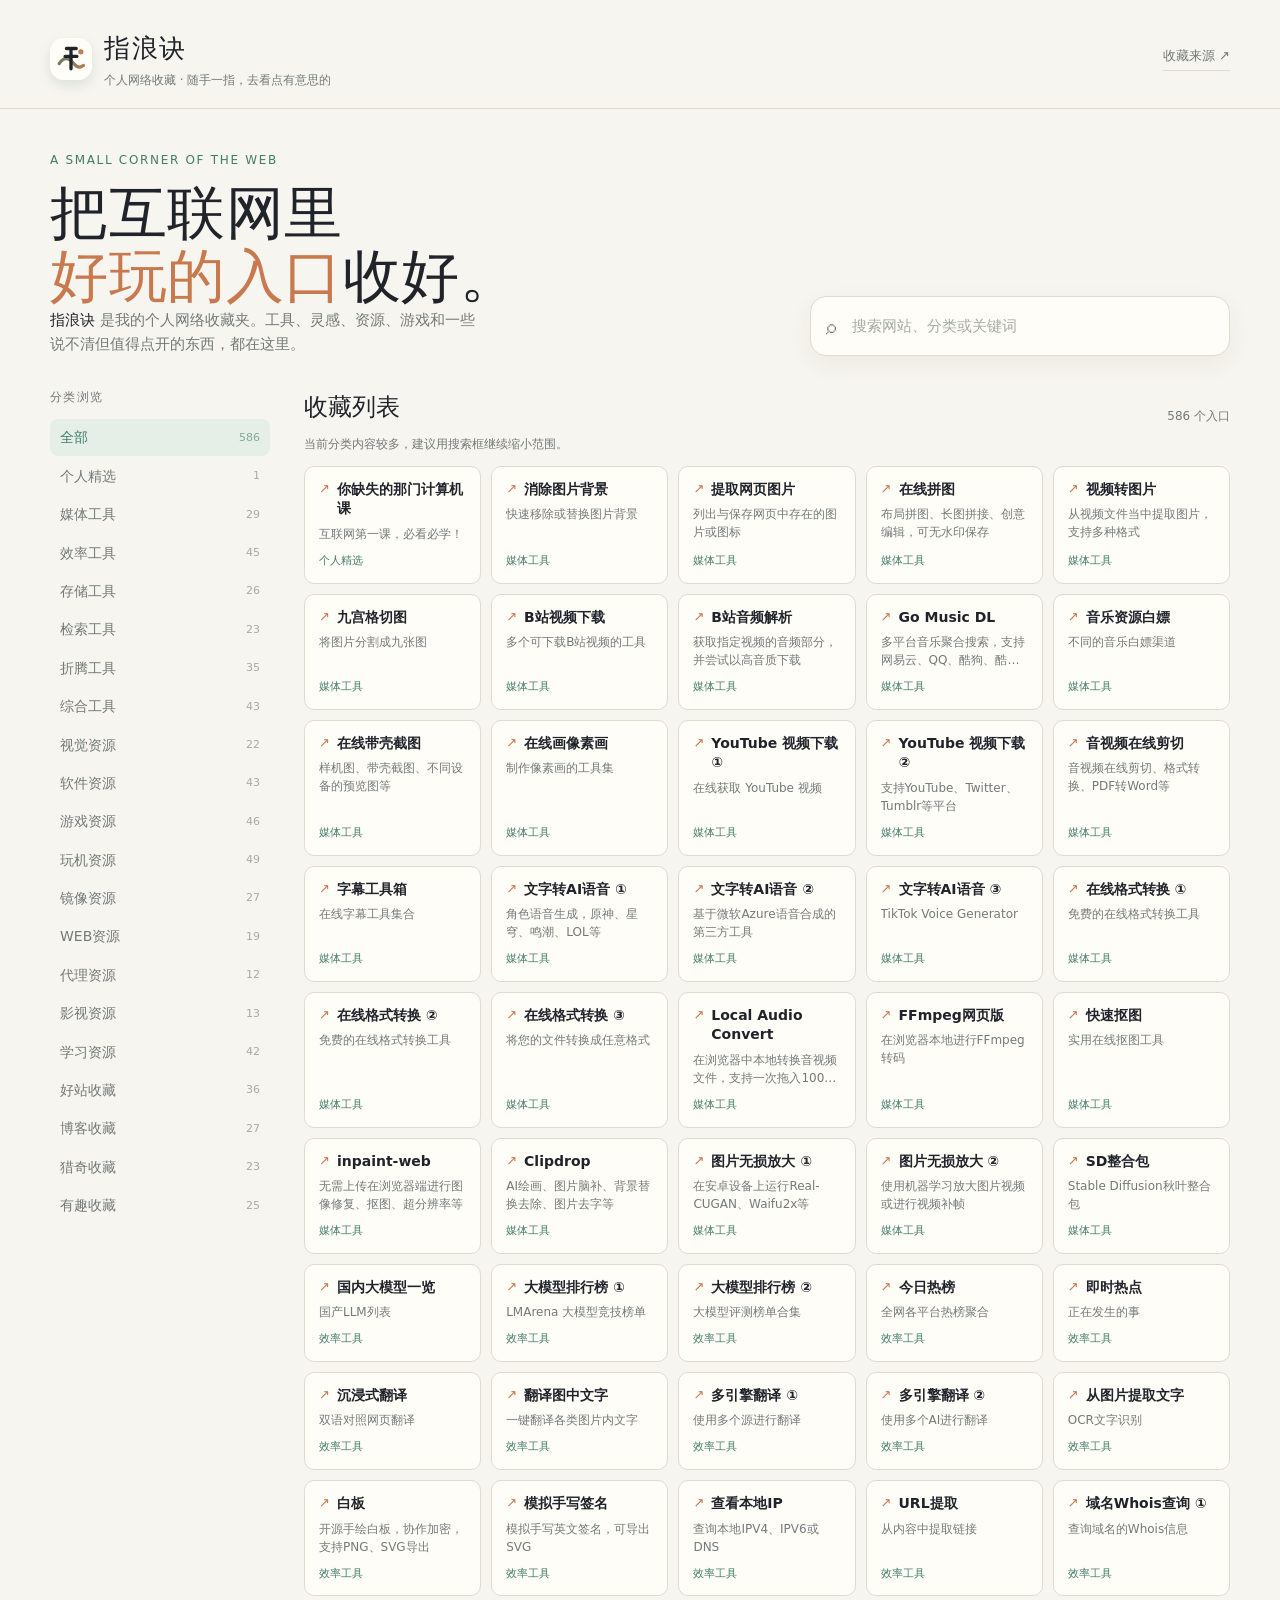
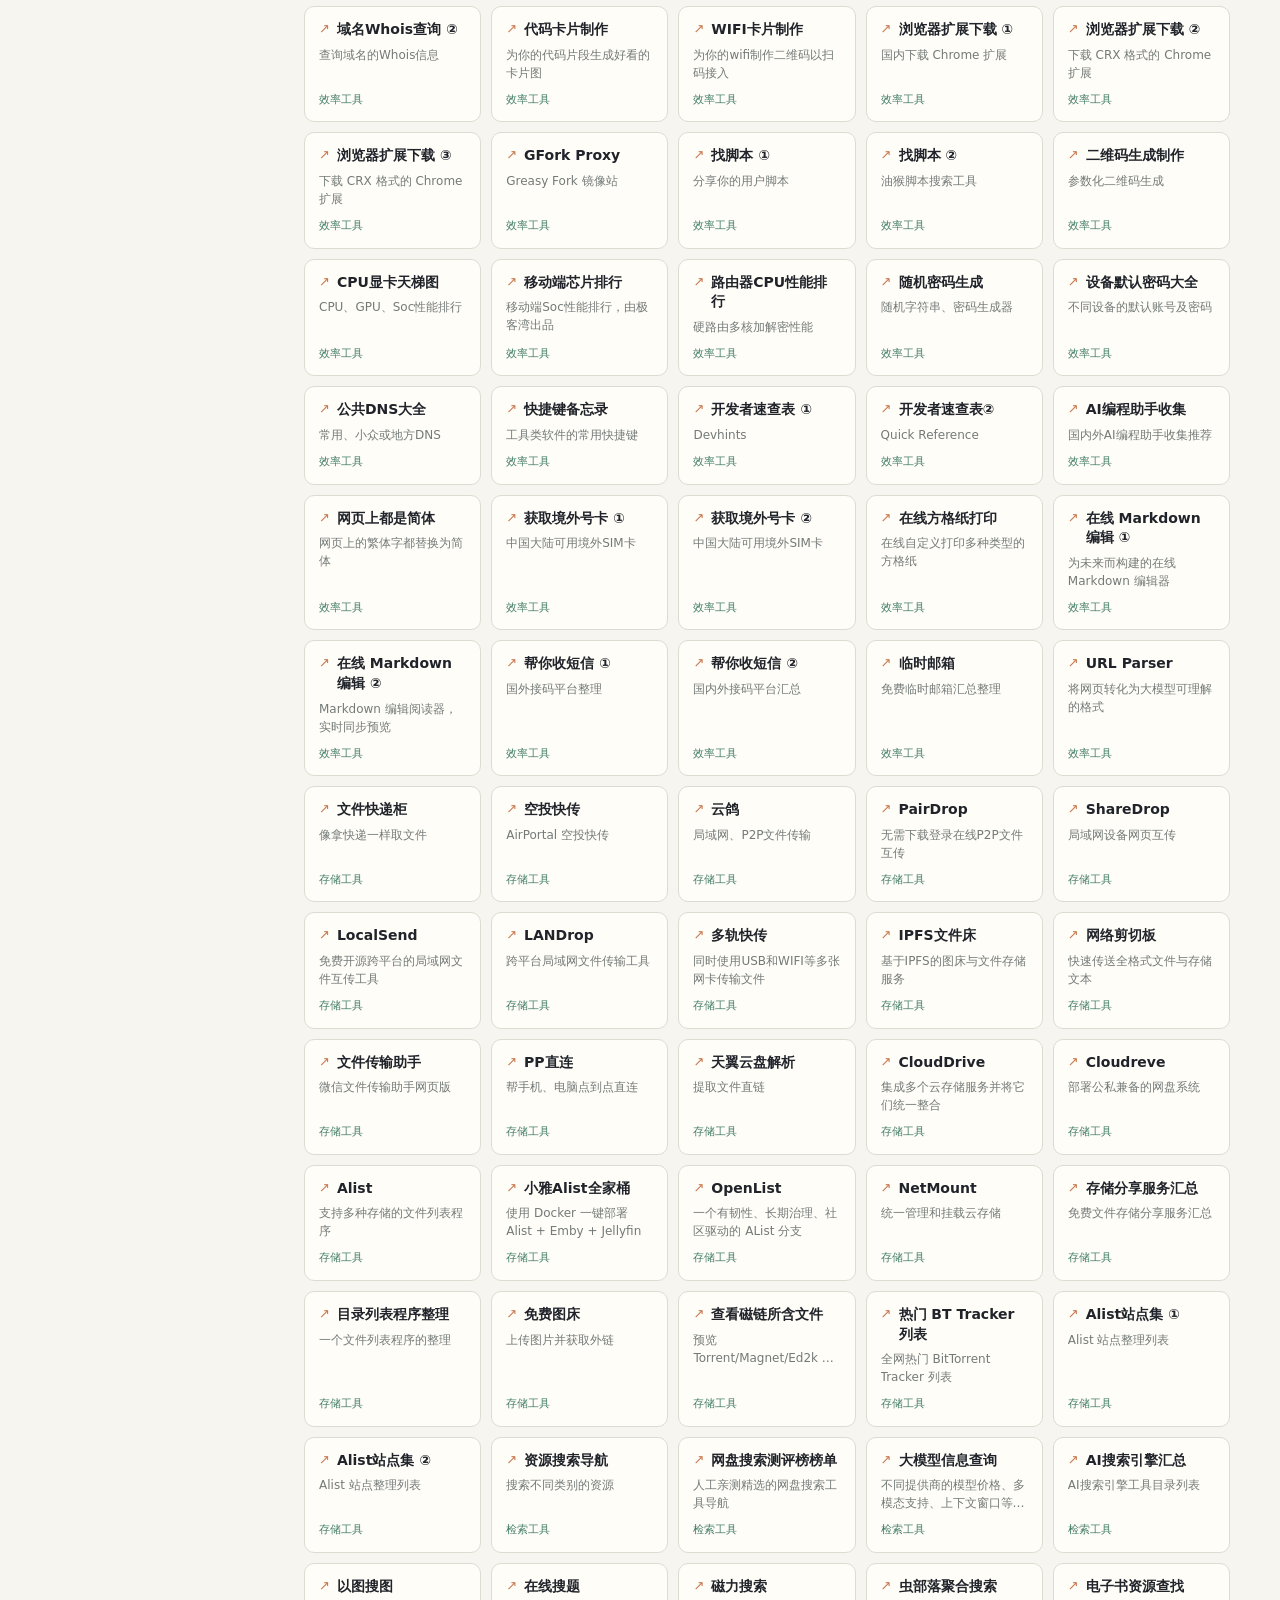
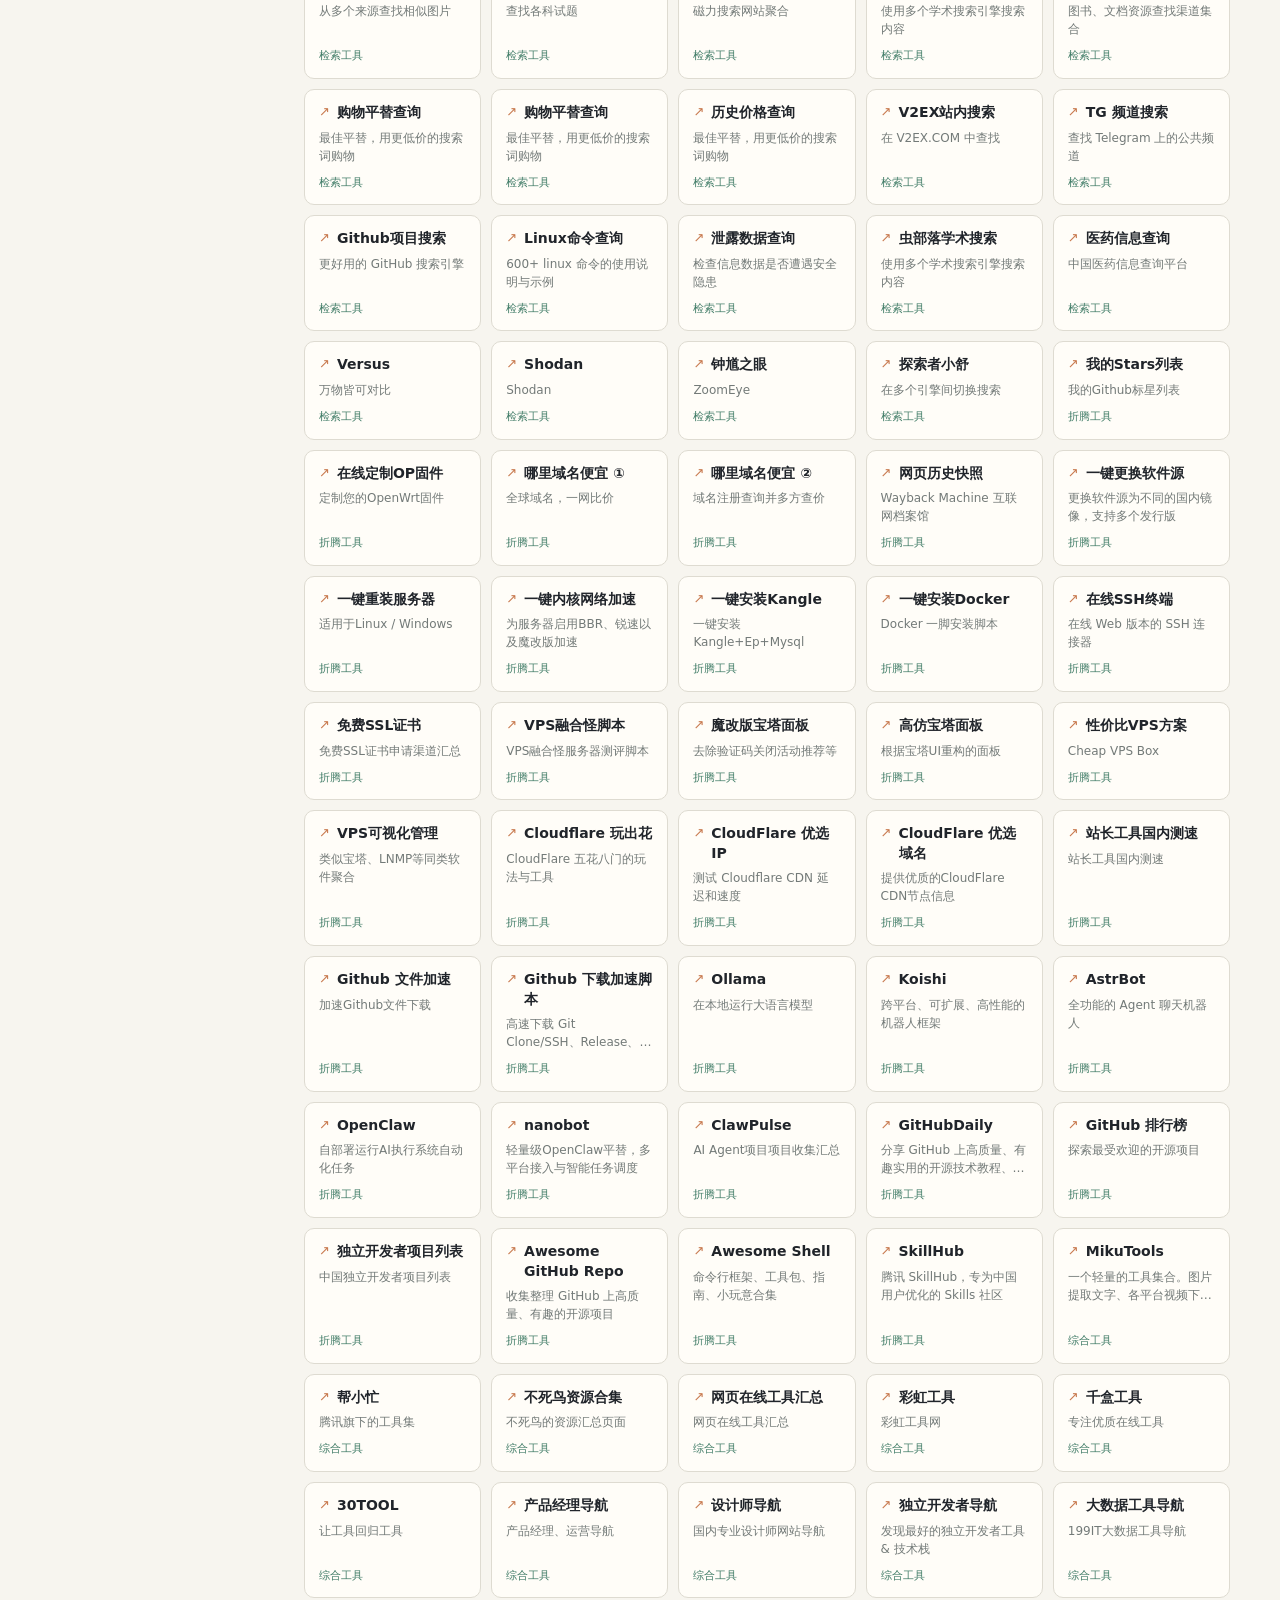
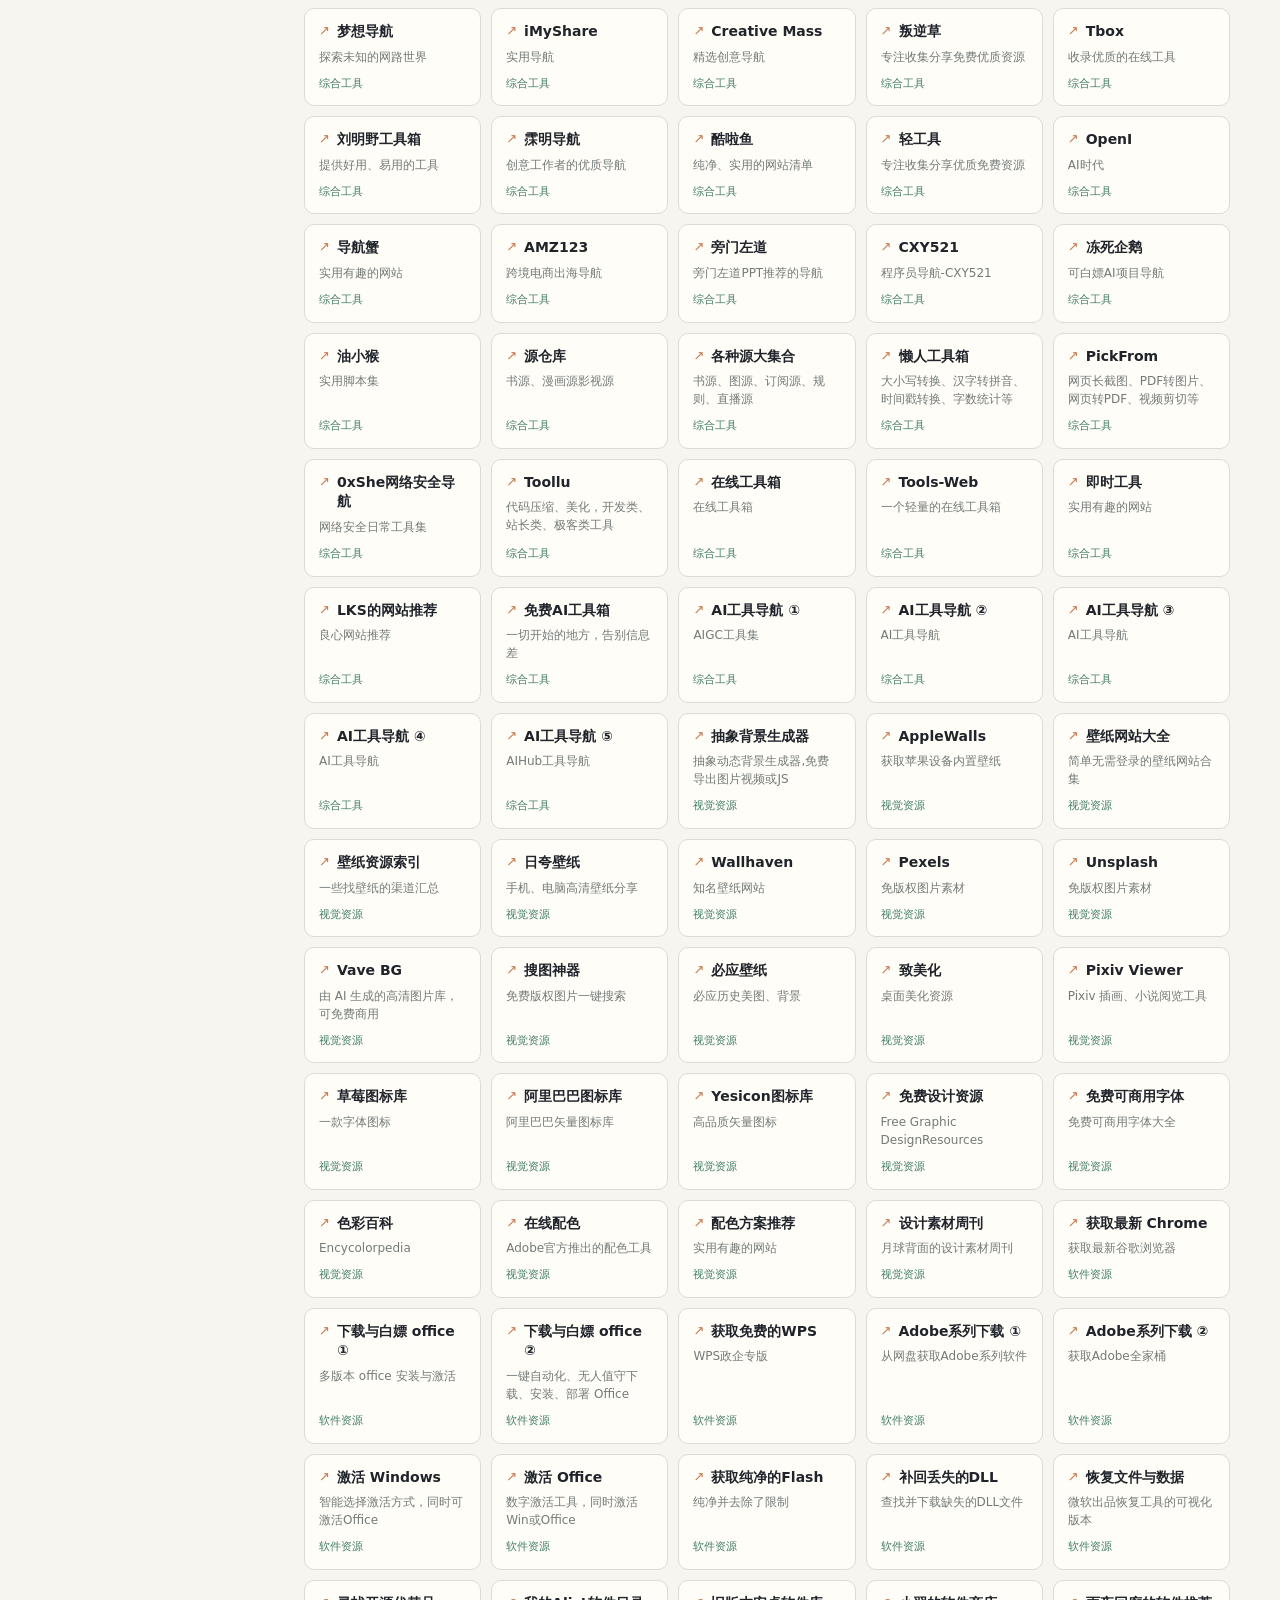
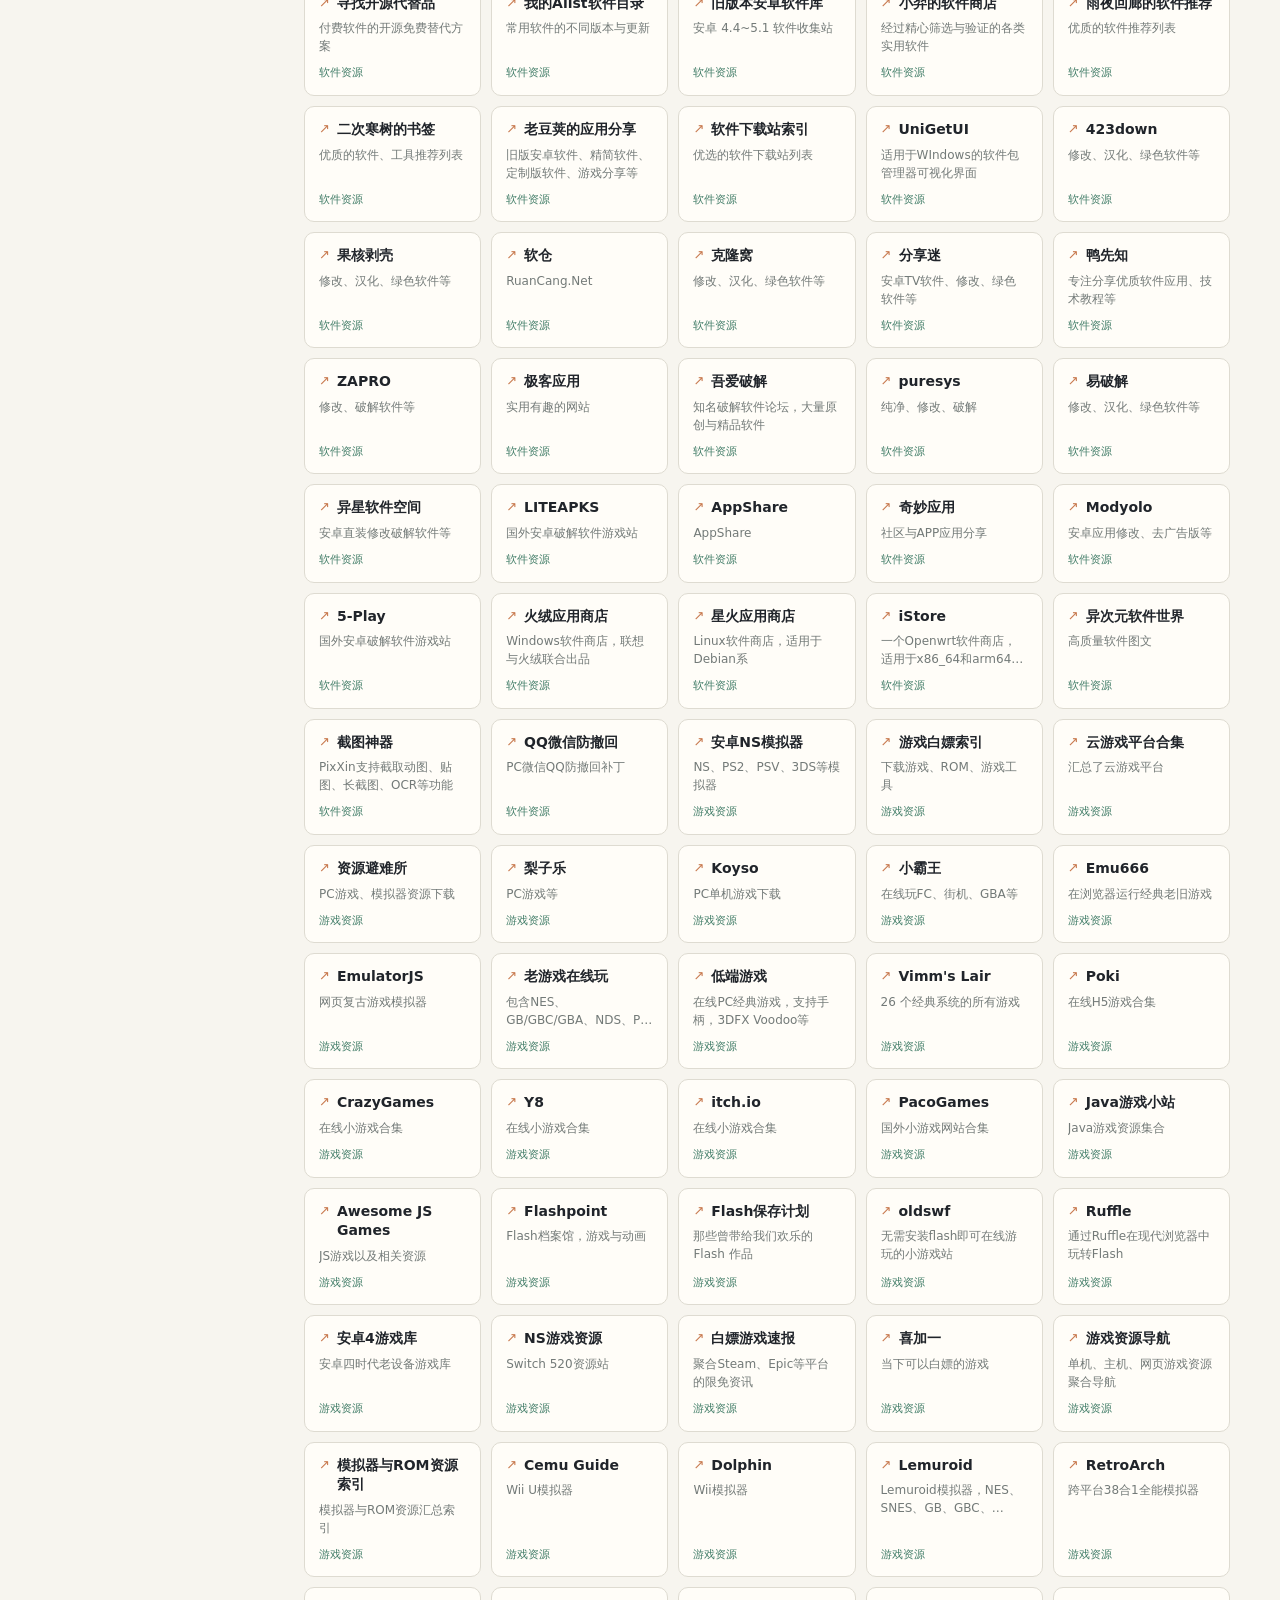
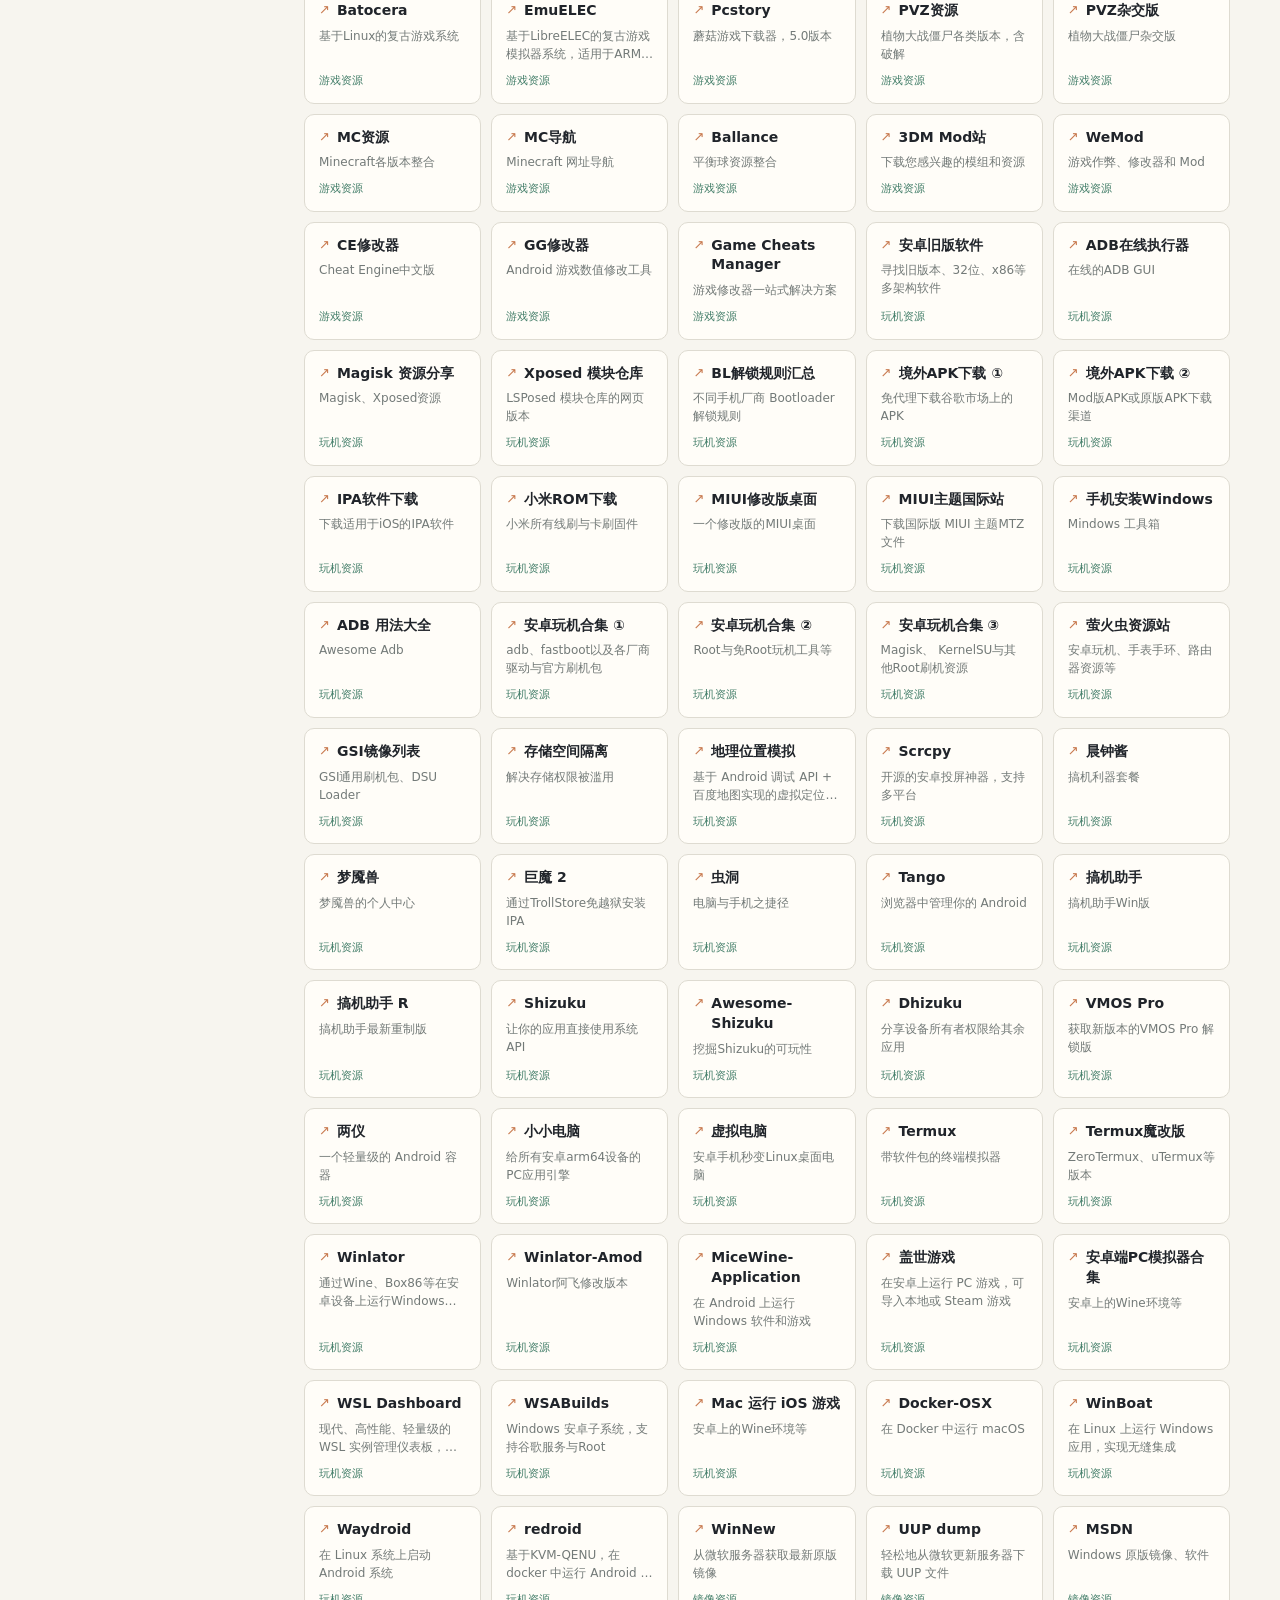
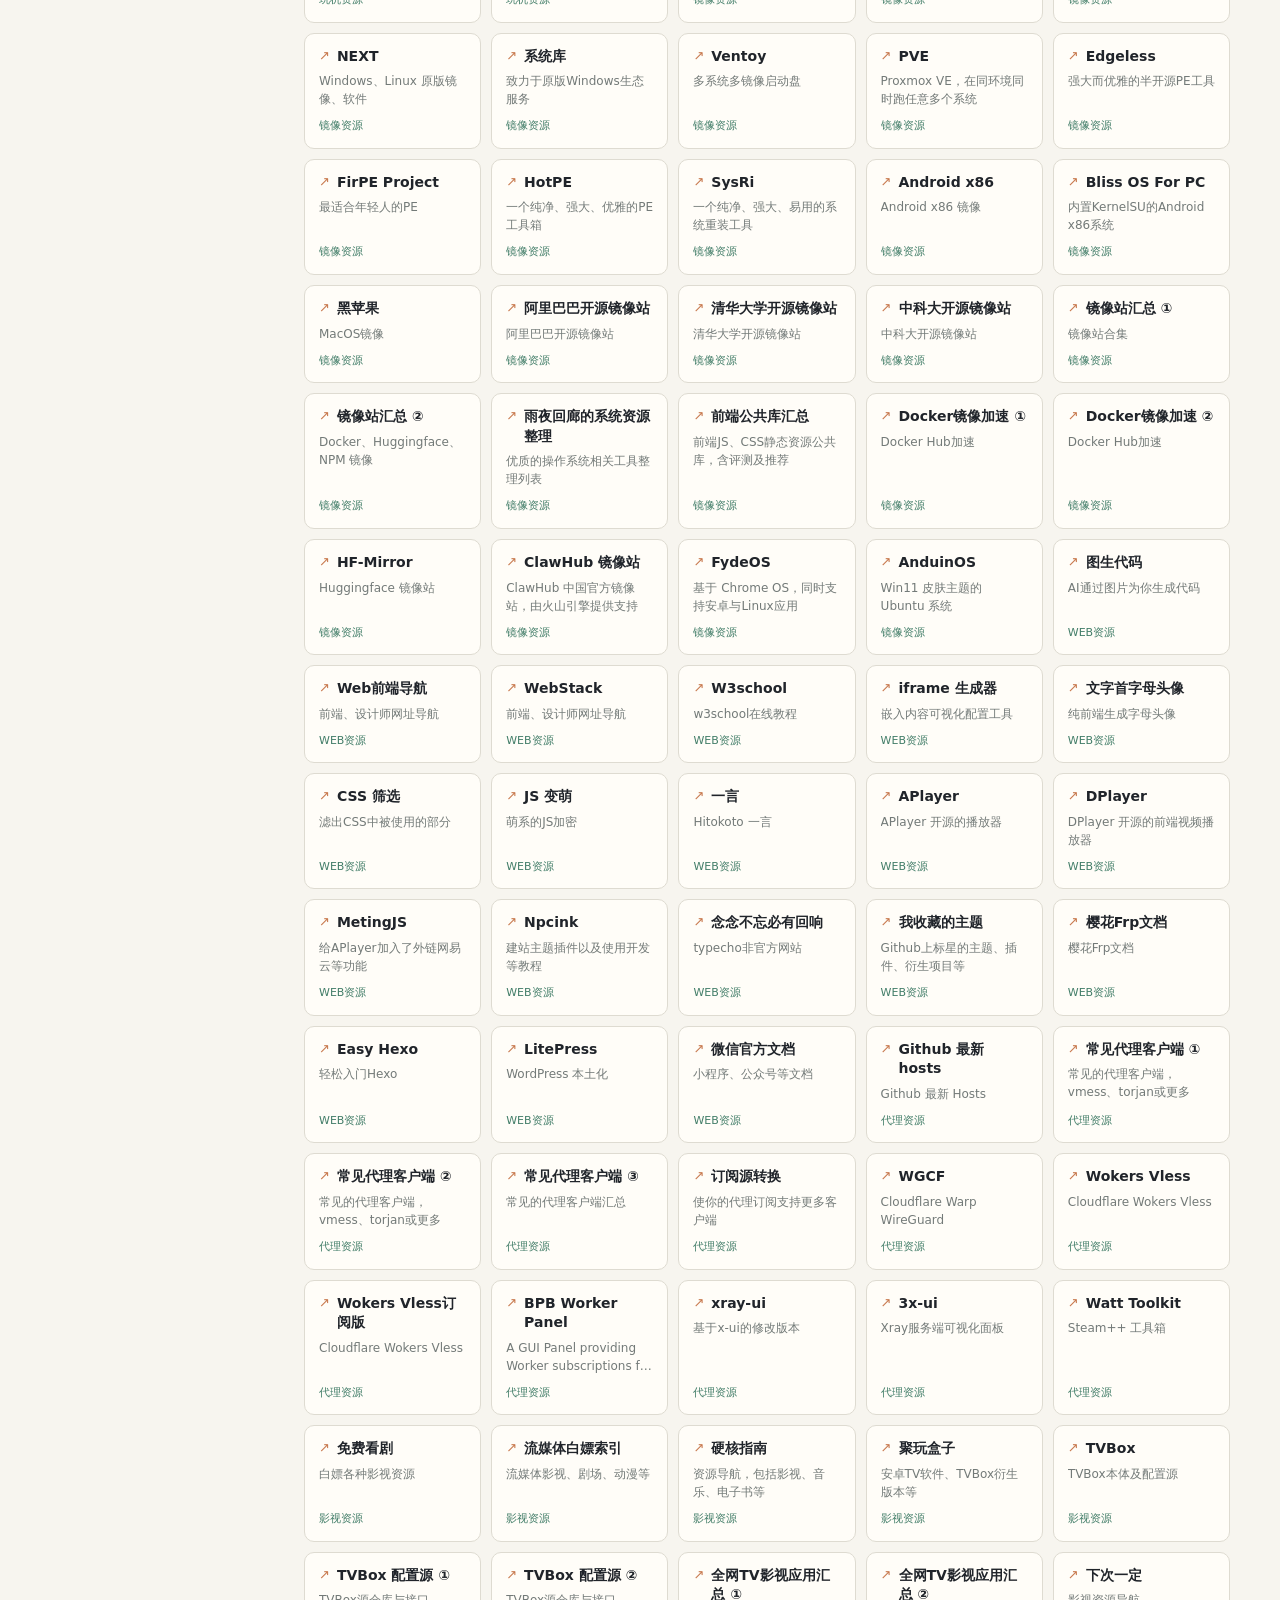
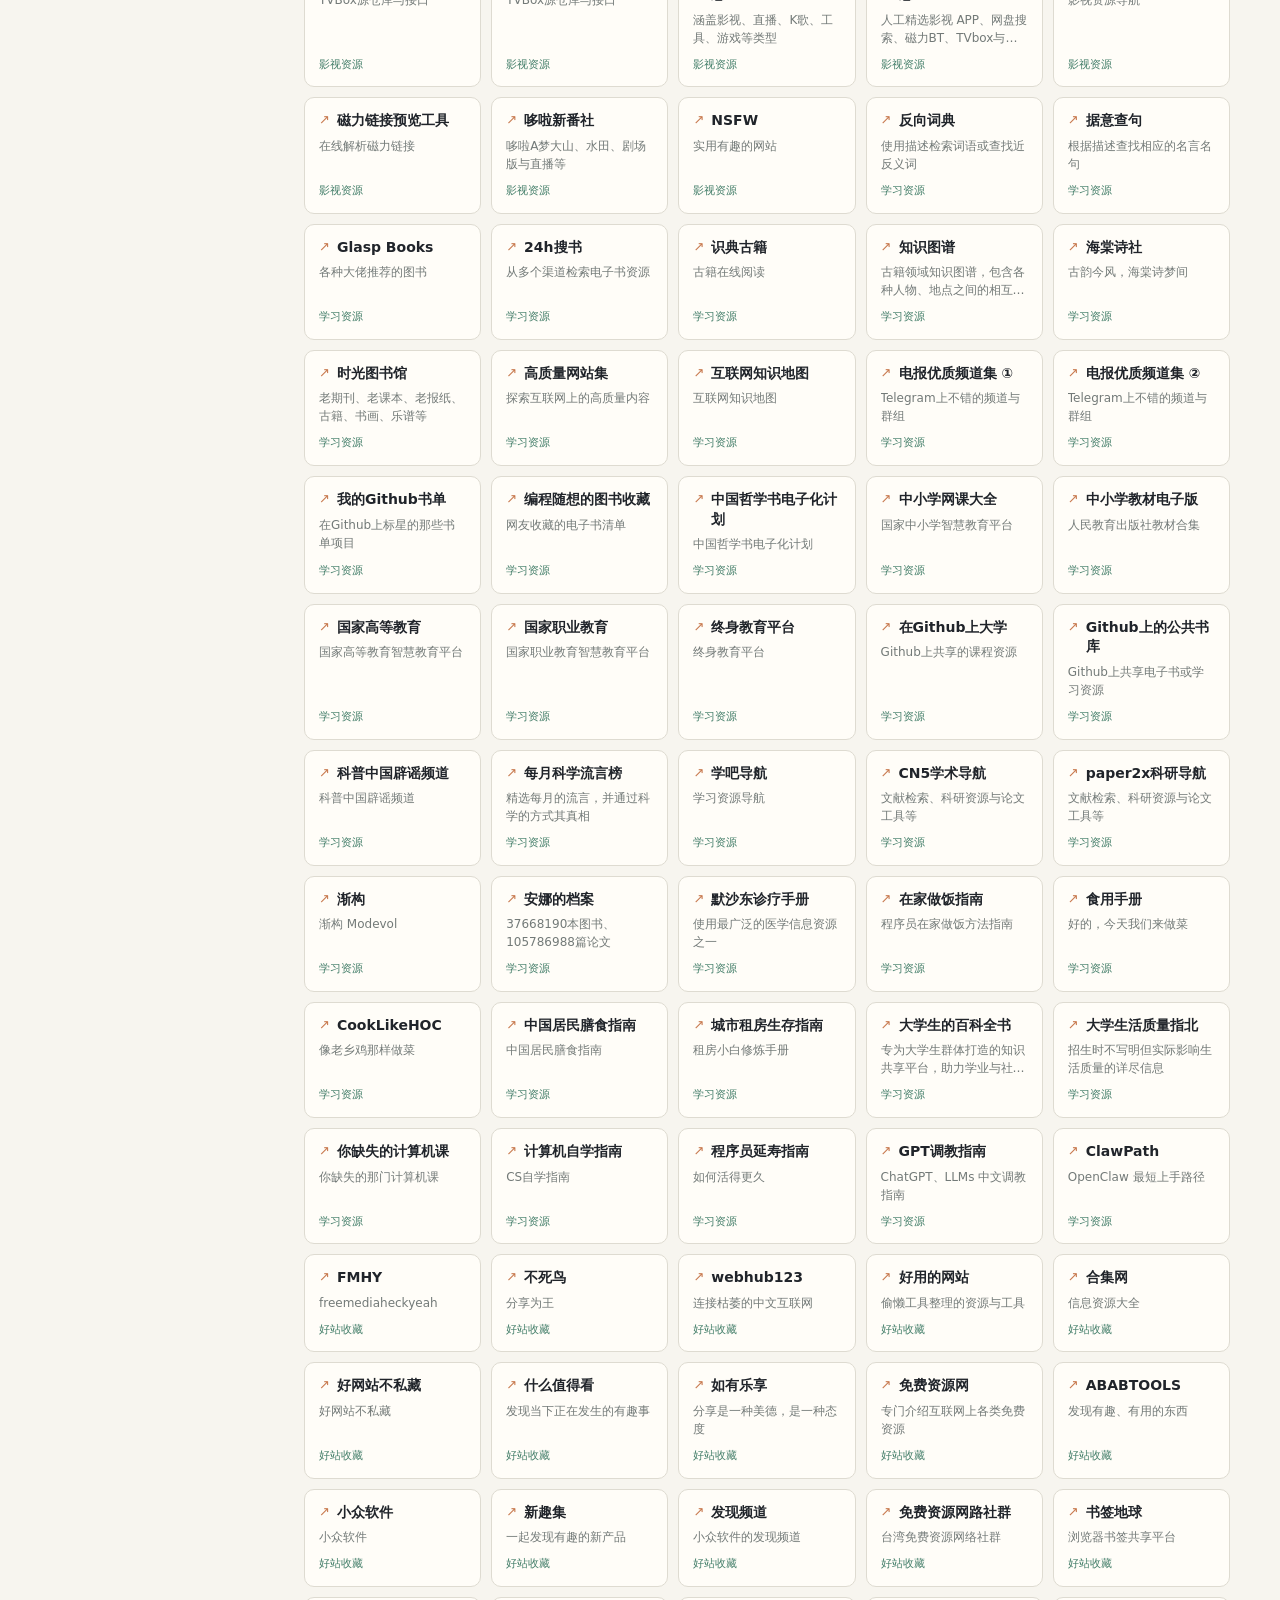
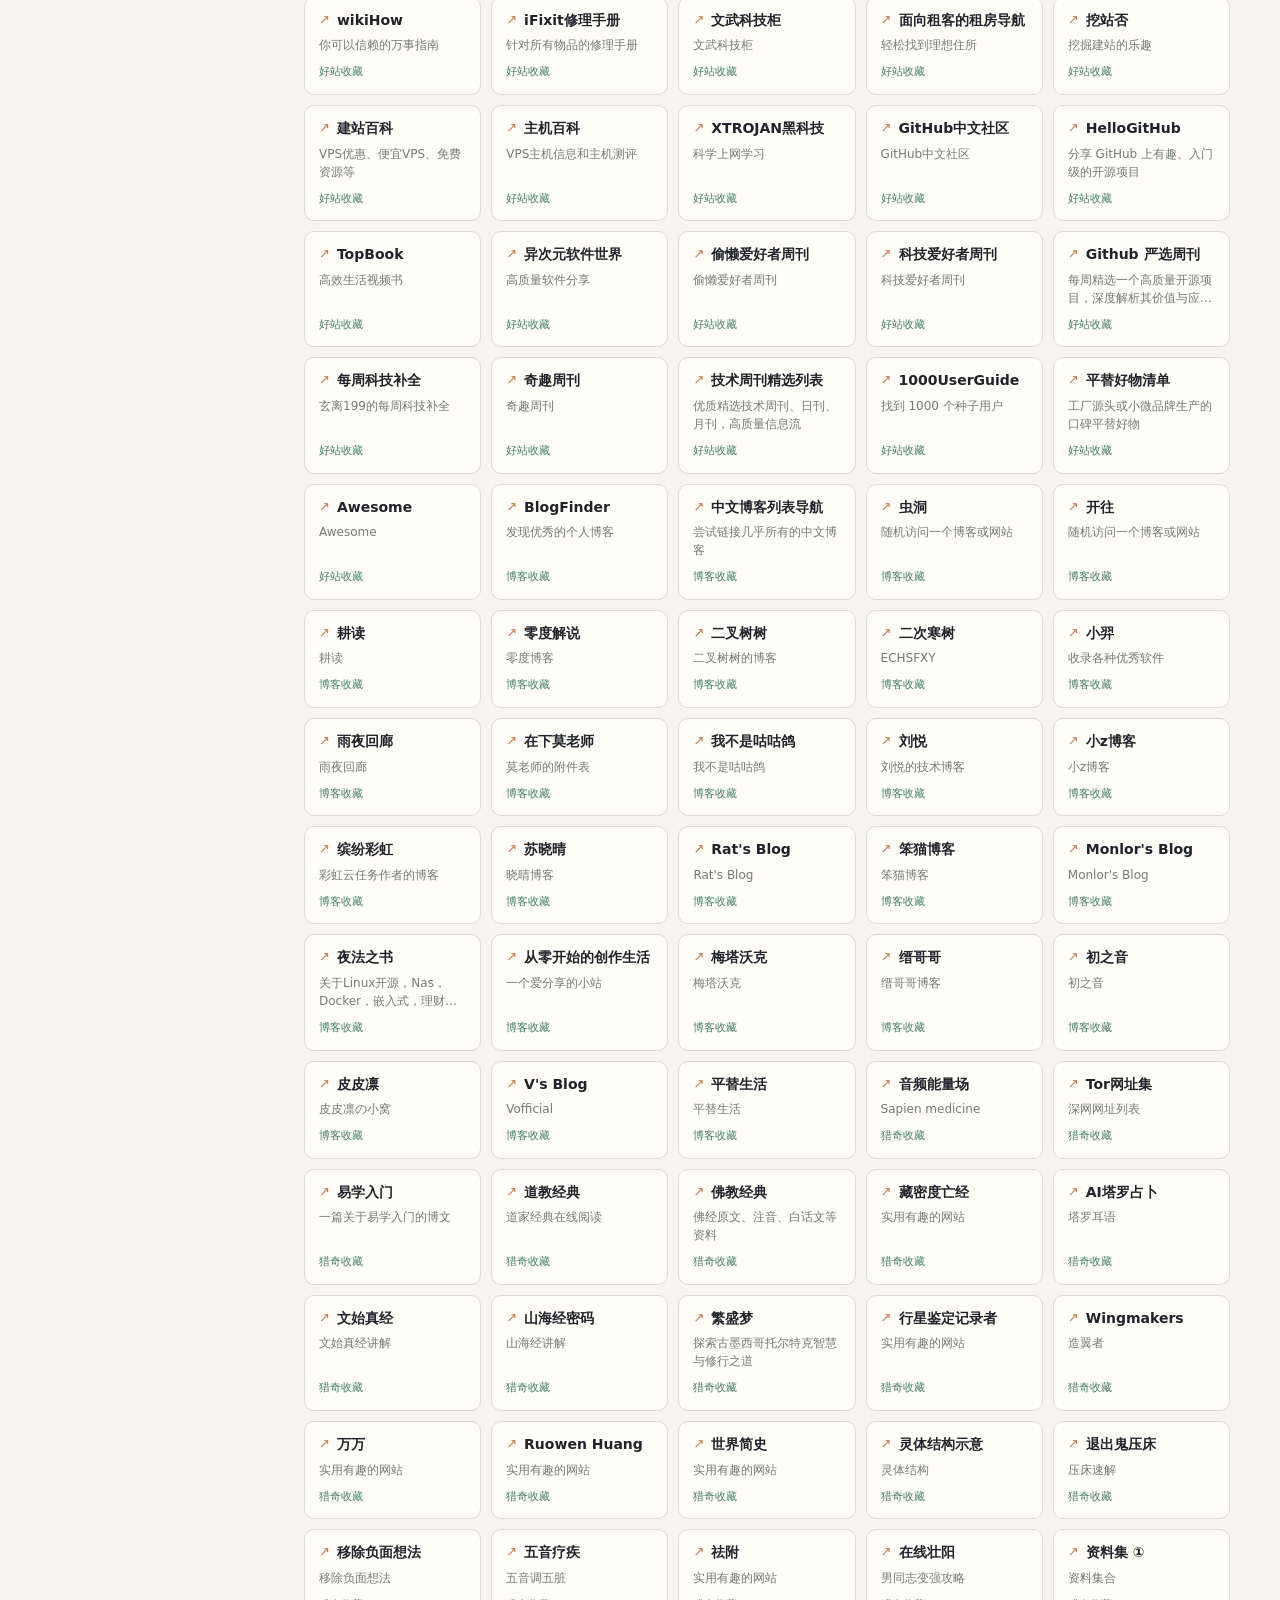
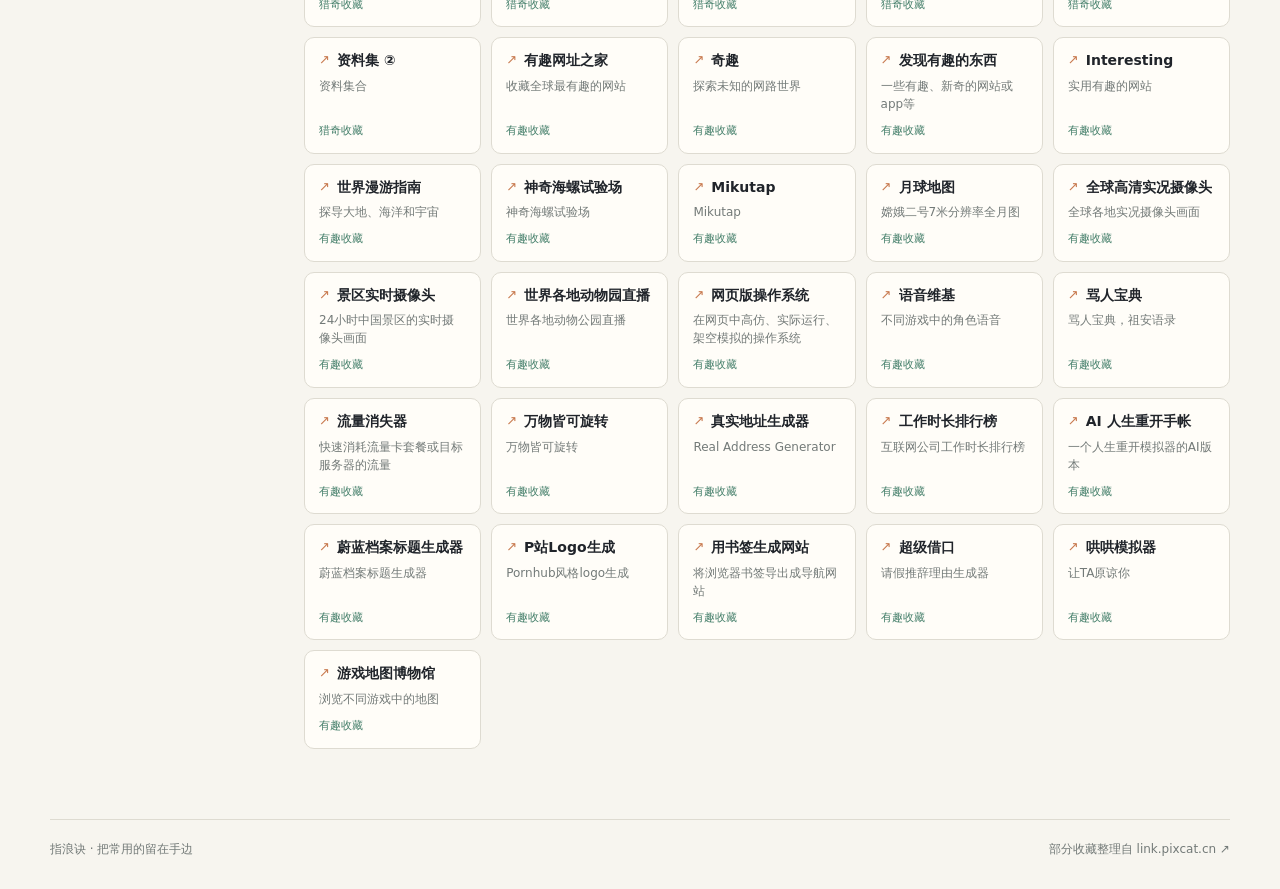
==== commit 0b062e3d: "Add logo and improve category gestures" ====
--- a/index.html
+++ b/index.html
@@ -6,13 +6,14 @@
 <meta name="theme-color" content="#f7f5ef">
 <meta name="description" content="指浪诀：把常用、好玩、有趣的互联网入口收在一起。">
 <title>指浪诀 · 个人网络收藏</title>
+<link rel="icon" href="./logo.svg" type="image/svg+xml">
 <link rel="stylesheet" href="./style.css">
 </head>
 <body>
 <header class="site-header">
   <div class="shell header-row">
     <a class="brand" href=".">
-      <span class="mark">指</span>
+      <span class="mark"><img src="./logo.svg" alt="" width="42" height="42"></span>
       <span><h1>指浪诀</h1><p>个人网络收藏 · 随手一指，去看点有意思的</p></span>
     </a>
     <a class="header-link" href="https://link.pixcat.cn" target="_blank" rel="noopener noreferrer">收藏来源 ↗</a>
@@ -38,7 +39,7 @@
       <nav id="categories" class="category-list" aria-label="网站分类"></nav>
     </aside>
     <section>
-      <div class="content-head"><h3 id="heading">精选入口</h3><p id="count" class="result-count"></p></div>
+      <div class="content-head"><h3 id="heading">收藏列表</h3><p id="count" class="result-count"></p></div>
       <p id="mobileHint" class="mobile-hint"></p>
       <div id="cards" class="cards"></div>
       <div id="empty" class="empty"><strong>没有找到这个入口</strong><span>换个关键词，或从左侧挑一个分类看看。</span></div>
--- a/style.css
+++ b/style.css
@@ -1,21 +1,21 @@
-:root{--paper:#f7f5ef;--ink:#20242a;--muted:#737a78;--line:#dedbd1;--card:#fffdf8;--green:#427d68;--green-soft:#e5efe8;--orange:#c8794e;--shadow:0 8px 24px rgba(46,48,38,.06)}
+:root{--paper:#f7f5ef;--ink:#20242a;--muted:#737a78;--line:#dedbd1;--card:#fffdf8;--green:#427d68;--green-soft:#e5efe8;--orange:#c8794e;--orange-soft:#f4e5db;--shadow:0 8px 24px rgba(46,48,38,.06)}
 *{box-sizing:border-box;margin:0;padding:0}
-html{scroll-behavior:smooth}
-body{background:var(--paper);color:var(--ink);font-family:ui-rounded,"PingFang SC","Microsoft YaHei",system-ui,sans-serif;line-height:1.6;-webkit-font-smoothing:antialiased}
+html{scroll-behavior:smooth;overflow-x:hidden}
+body{background:var(--paper);color:var(--ink);font-family:ui-rounded,"PingFang SC","Microsoft YaHei",system-ui,sans-serif;line-height:1.6;-webkit-font-smoothing:antialiased;overflow-x:hidden;overscroll-behavior-x:none}
 body.gesture-lock{overflow:hidden;touch-action:none;overscroll-behavior:none}
 a{color:inherit;text-decoration:none}
 .shell{width:min(1180px,calc(100% - 32px));margin:0 auto}
 .site-header{padding:28px 0 18px;border-bottom:1px solid var(--line)}
 .header-row{display:flex;align-items:center;justify-content:space-between;gap:16px}
-.brand{display:flex;align-items:center;gap:12px}.mark{width:42px;height:42px;border-radius:14px;background:var(--green);color:#fff;display:grid;place-items:center;font-size:21px;box-shadow:0 5px 12px rgba(66,125,104,.2)}
+.brand{display:flex;align-items:center;gap:12px}.mark{width:42px;height:42px;border-radius:14px;background:var(--card);display:grid;place-items:center;box-shadow:0 5px 12px rgba(66,125,104,.16);overflow:hidden}.mark img{width:42px;height:42px;display:block}
 .brand h1{font-family:Georgia,"Times New Roman",serif;font-size:26px;letter-spacing:.06em;font-weight:500}.brand p{font-size:12px;color:var(--muted);margin-top:1px}
 .header-link{font-size:13px;color:var(--muted);border-bottom:1px solid var(--line);padding-bottom:3px}.header-link:hover{color:var(--green);border-color:var(--green)}
 .hero{padding:42px 0 32px;display:grid;grid-template-columns:1fr minmax(280px,420px);gap:48px;align-items:end}.eyebrow{color:var(--green);font-size:12px;letter-spacing:.14em;text-transform:uppercase;margin-bottom:13px}.hero h2{font-family:Georgia,"Times New Roman",serif;font-size:clamp(34px,5vw,58px);line-height:1.08;font-weight:500;letter-spacing:.01em;max-width:600px}.hero h2 em{color:var(--orange);font-style:normal}.hero-copy{color:var(--muted);font-size:15px;max-width:430px}.hero-copy strong{color:var(--ink);font-weight:500}
 .search-wrap{background:var(--card);border:1px solid var(--line);border-radius:16px;padding:7px;box-shadow:var(--shadow);display:flex;align-items:center;gap:8px}.search-icon{font-size:20px;padding:0 8px;color:var(--muted)}#search{border:0;outline:0;background:transparent;width:100%;font:inherit;color:var(--ink);font-size:15px;padding:10px 0}#search::placeholder{color:#a5aaa4}.clear{border:0;background:var(--green-soft);color:var(--green);border-radius:10px;padding:8px 10px;cursor:pointer;font-size:12px;display:none}.clear.visible{display:block}
-.main-grid{display:grid;grid-template-columns:220px 1fr;gap:34px;align-items:start;padding-bottom:70px}.sidebar{position:sticky;top:18px}.sidebar-title{font-size:12px;color:var(--muted);letter-spacing:.12em;margin-bottom:12px}.category-select{display:none;width:100%;border:1px solid var(--line);border-radius:12px;background:var(--card);color:var(--ink);font:inherit;font-size:15px;padding:11px 12px;outline:0}.category-list{display:flex;flex-direction:column;gap:2px}.category-button{border:0;background:transparent;color:var(--muted);font:inherit;font-size:14px;text-align:left;border-radius:8px;padding:7px 10px;cursor:pointer;display:flex;justify-content:space-between;align-items:center}.category-button:hover,.category-button.active{background:var(--green-soft);color:var(--green)}.category-button span:last-child{font-size:11px;opacity:.6}
+.main-grid{display:grid;grid-template-columns:220px 1fr;gap:34px;align-items:start;padding-bottom:70px}.sidebar{position:sticky;top:18px}.sidebar-title{font-size:12px;color:var(--muted);letter-spacing:.12em;margin-bottom:12px}.category-select{display:none;width:100%;border:1px solid var(--line);border-radius:12px;background:var(--card);color:var(--ink);font:inherit;font-size:15px;padding:11px 12px;outline:0}.category-list{display:flex;flex-direction:column;gap:2px}.category-button{border:0;background:transparent;color:var(--muted);font:inherit;font-size:14px;text-align:left;border-radius:8px;padding:7px 10px;cursor:pointer;display:flex;justify-content:space-between;align-items:center}.category-button:hover{background:var(--orange-soft);color:var(--orange)}.category-button.active{background:var(--green-soft);color:var(--green)}.category-button span:last-child{font-size:11px;opacity:.6}
 .content-head{display:flex;align-items:end;justify-content:space-between;gap:12px;margin-bottom:15px}.content-head h3{font-family:Georgia,"Times New Roman",serif;font-size:24px;font-weight:500}.result-count,.mobile-hint{font-size:12px;color:var(--muted)}.mobile-hint{display:none;margin:-7px 0 12px}.mobile-hint.show{display:block}.cards{display:grid;grid-template-columns:repeat(auto-fill,minmax(150px,1fr));gap:10px}.site-card{background:var(--card);border:1px solid var(--line);border-radius:10px;padding:13px 14px;min-height:96px;display:flex;flex-direction:column;justify-content:space-between;transition:transform .18s,box-shadow .18s,border-color .18s}.site-card:hover{transform:translateY(-2px);border-color:#b9d4c5;box-shadow:var(--shadow)}.site-name{font-size:14px;font-weight:600;display:flex;gap:7px;align-items:flex-start;line-height:1.4}.site-name::before{content:"↗";color:var(--orange);font-size:13px;font-weight:400;line-height:1.4}.site-desc{color:var(--muted);font-size:12px;line-height:1.5;margin-top:6px;display:-webkit-box;-webkit-line-clamp:2;-webkit-box-orient:vertical;overflow:hidden}.site-category{font-size:11px;color:var(--green);margin-top:9px}
-.gesture-menu{position:fixed;inset:0;z-index:40;display:none;pointer-events:none;background:rgba(32,36,42,.08);touch-action:none}.gesture-menu.open{display:block}.gesture-item{position:fixed;left:0;top:0;border:1px solid rgba(66,125,104,.22);background:rgba(255,253,248,.96);color:var(--green);box-shadow:0 10px 26px rgba(32,36,42,.12);border-radius:999px;padding:8px 11px;font:inherit;font-size:12px;white-space:nowrap;transform:translate(-50%,-50%) scale(.98);transition:transform .1s,background .1s,color .1s;pointer-events:auto;touch-action:none;animation:gestureFloat 1.9s ease-in-out infinite}.gesture-item:nth-child(3n){animation-delay:-.6s}.gesture-item:nth-child(4n){animation-duration:2.25s}.gesture-item:nth-child(5n){animation-delay:-1.1s}.gesture-item.active{background:var(--green);color:#fff;transform:translate(-50%,-50%) scale(1.16)}
-@keyframes gestureFloat{0%,100%{translate:0 0}25%{translate:4px -7px}50%{translate:-5px 6px}75%{translate:6px 2px}}
+.gesture-menu{position:fixed;inset:0;z-index:40;display:none;pointer-events:none;background:rgba(32,36,42,.08);touch-action:none}.gesture-menu.open{display:block}.gesture-item{position:fixed;left:0;top:0;border:1px solid rgba(66,125,104,.22);background:rgba(255,253,248,.96);color:var(--green);box-shadow:0 10px 26px rgba(32,36,42,.12);border-radius:999px;padding:8px 11px;font:inherit;font-size:12px;white-space:nowrap;transform:translate(-50%,-50%) scale(.98);transition:transform .1s,background .1s,color .1s;pointer-events:auto;touch-action:none;animation:gestureFloat 1.55s ease-in-out infinite}.gesture-item:nth-child(3n){animation-delay:-.6s}.gesture-item:nth-child(4n){animation-duration:1.9s}.gesture-item:nth-child(5n){animation-delay:-1.1s}.gesture-item.current{background:var(--green-soft);color:var(--green);border-color:rgba(66,125,104,.38)}.gesture-item.active{background:var(--orange);color:#fff;border-color:var(--orange);transform:translate(-50%,-50%) scale(1.18)}
+@keyframes gestureFloat{0%,100%{translate:0 0}25%{translate:8px -10px}50%{translate:-9px 9px}75%{translate:10px 4px}}
 .empty{background:var(--card);border:1px dashed var(--line);border-radius:12px;padding:34px 20px;text-align:center;color:var(--muted);display:none}.empty.show{display:block}.empty strong{display:block;color:var(--ink);font-family:Georgia,serif;font-size:20px;font-weight:500;margin-bottom:5px}
 .site-footer{border-top:1px solid var(--line);padding:20px 0 30px;color:var(--muted);font-size:12px;display:flex;justify-content:space-between;gap:12px}.site-footer a:hover{color:var(--green)}
 @media(max-width:780px){.hero{grid-template-columns:1fr;gap:20px;padding:28px 0 22px}.main-grid{grid-template-columns:1fr;gap:18px}.sidebar{position:sticky;top:0;z-index:5;background:linear-gradient(var(--paper) 0%,var(--paper) 78%,rgba(247,245,239,0));padding:10px 0 18px}.sidebar-title{margin-bottom:8px}.category-select{display:block}.category-list{display:none}.content-head{margin-top:-4px}.cards{grid-template-columns:repeat(2,minmax(0,1fr));gap:8px}.site-card{min-height:84px;padding:10px;border-radius:9px}.site-card:hover{transform:none}.site-name{font-size:13px;gap:5px}.site-desc{font-size:11px;line-height:1.45;-webkit-line-clamp:1}.site-category{margin-top:5px;font-size:10px}}
